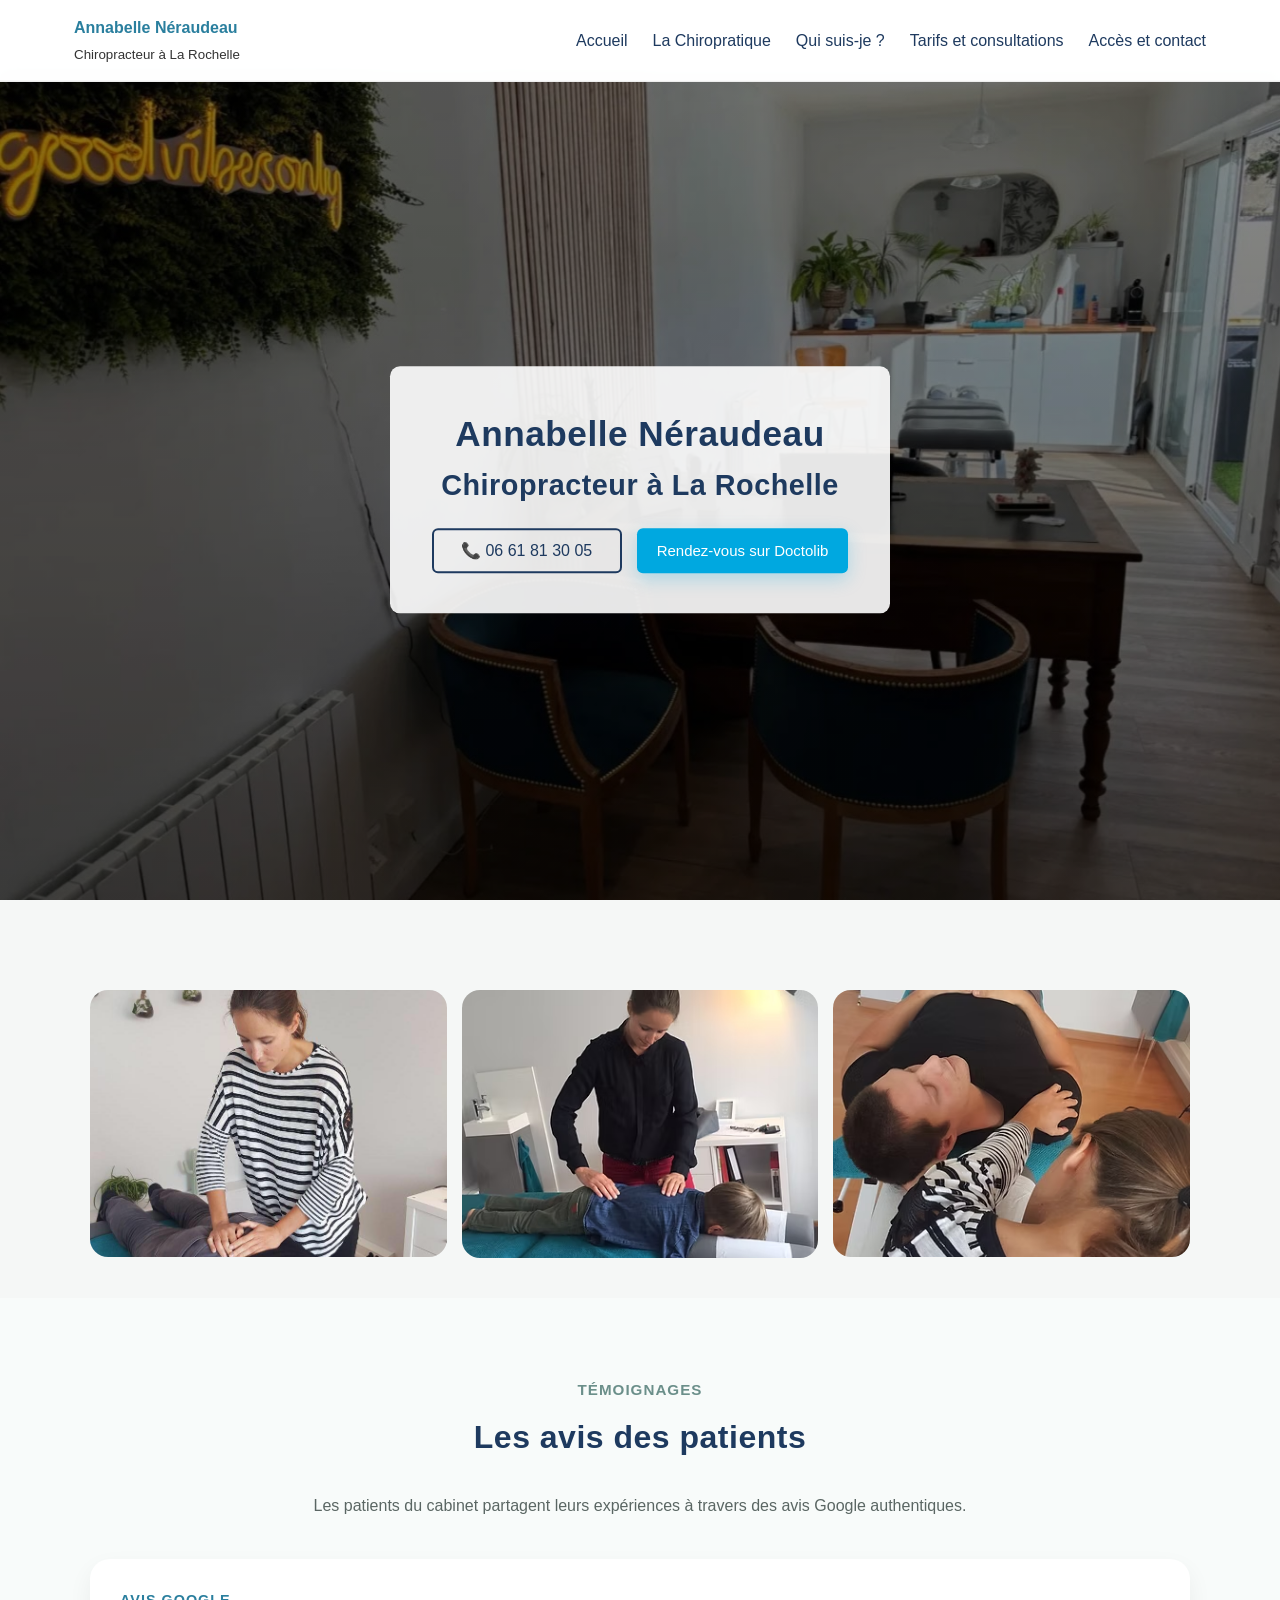
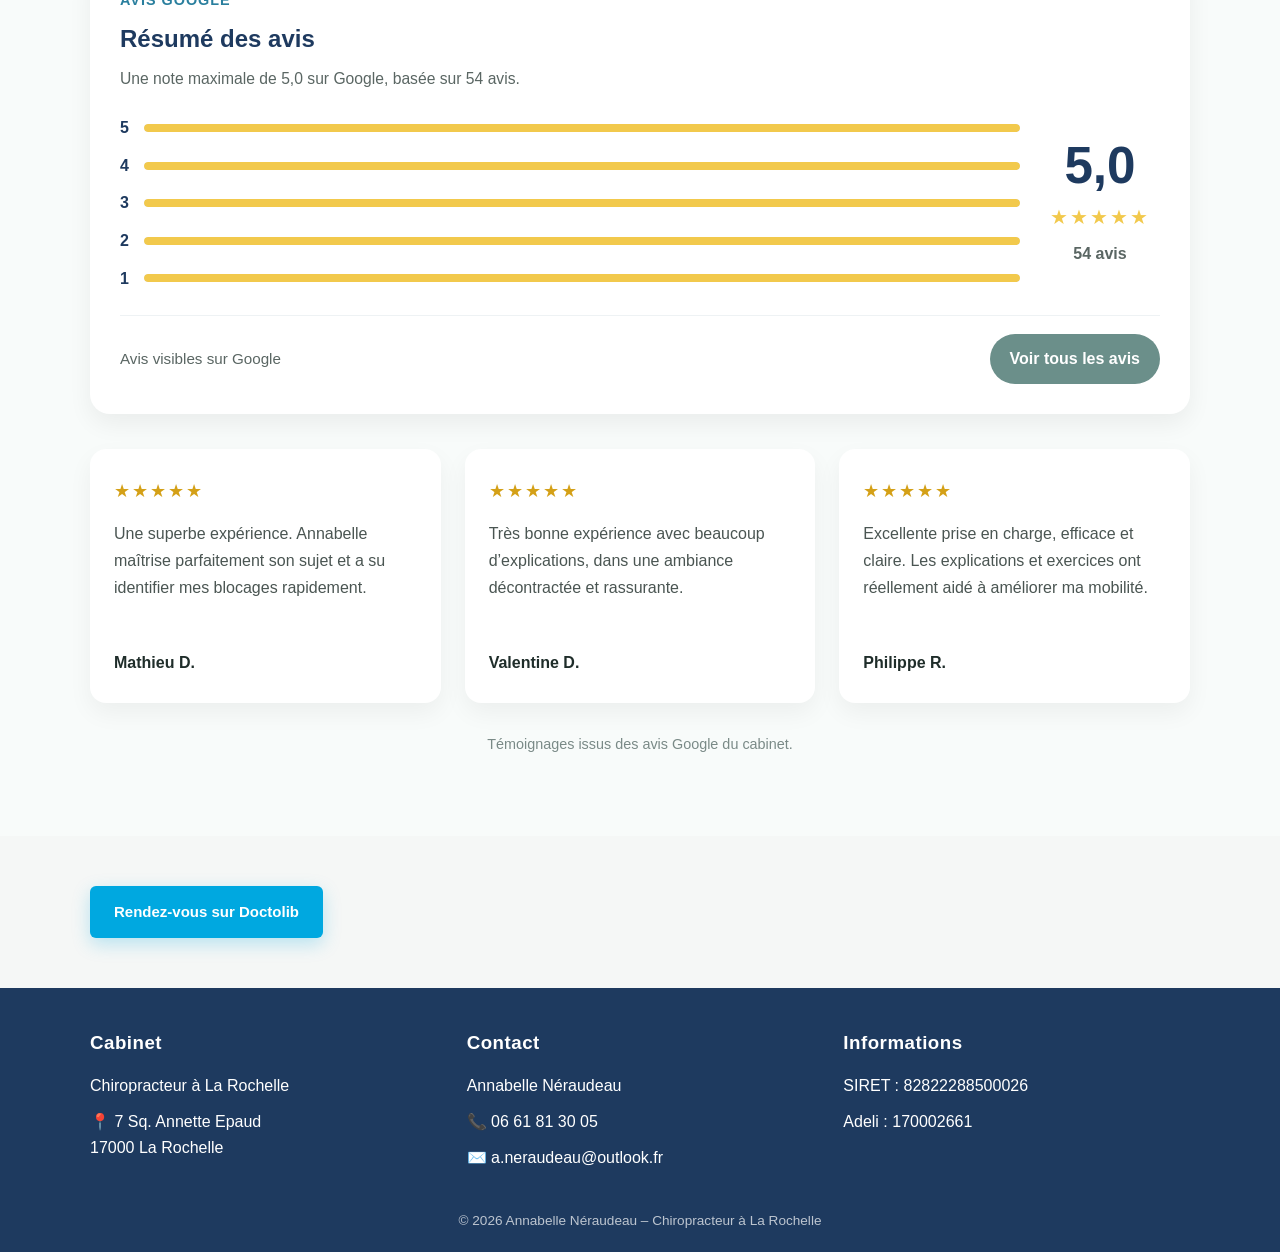
==== index.html @ ee4a9eeb "Add SVG assets and update layout (footer, styles, scripts)" ====
<!DOCTYPE html>
<html lang="fr">
<head>
  <!-- Encodage -->
  <meta charset="UTF-8">

  <!-- Responsive -->
  <meta name="viewport" content="width=device-width, initial-scale=1.0">

  <!-- Titre -->
  <title>Annabelle Néraudeau - Chiropracteur à La Rochelle</title>

  <!-- Description SEO -->
  <meta name="description"
    content="Cabinet de chiropraxie à La Rochelle. Annabelle Néraudeau vous accompagne pour soulager vos douleurs et améliorer votre bien-être.">

  <!-- Auteur -->
  <meta name="author" content="Annabelle Néraudeau">

  <!-- Favicon -->
  <link rel="icon" href="assets/images/favicon.ico" type="image/x-icon">

  <!-- =========================
       OPEN GRAPH (Facebook, Messenger, LinkedIn)
       ========================= -->
  <meta property="og:title" content="Annabelle Néraudeau - Chiropracteur à La Rochelle">
  <meta property="og:description" content="Cabinet de chiropraxie à La Rochelle. Prenez rendez-vous en ligne.">
  <meta property="og:image" content="https://will17lr.github.io/annabelle-site/assets/images/annabelle1.jpg">
  <meta property="og:url" content="https://will17lr.github.io/annabelle-site/">
  <meta property="og:type" content="website">

  <!-- =========================
       TWITTER (optionnel mais propre)
       ========================= -->
  <meta name="twitter:card" content="summary_large_image">
  <meta name="twitter:title" content="Annabelle Néraudeau - Chiropracteur à La Rochelle">
  <meta name="twitter:description" content="Cabinet de chiropraxie à La Rochelle. Prenez rendez-vous.">
  <meta name="twitter:image" content="https://will17lr.github.io/annabelle-site/assets/images/annabelle1.jpg">

  <!-- CSS -->
  <link rel="stylesheet" href="css/style.css">
</head>

<body>
  <!-- HEADER AVEC MENU DÉROULANT -->
  <div id="header"></div>

  <!-- HERO -->
  <section class="hero" id="accueil">
    <div class="hero-content">

      <h1 class="logo">Annabelle Néraudeau</h1>
      <h2>Chiropracteur à La Rochelle</h2>

      <div class="hero-actions">
        <a href="tel:+33661813005" class="phone">
          📞 06 61 81 30 05
        </a>

        <a href="https://www.doctolib.fr/chiropracteur/la-rochelle/annabelle-neraudeau" class="btn-doctolib btn-doctolib-hero"
          target="_blank" rel="noopener noreferrer">
          Rendez-vous sur Doctolib
        </a>
      </div>

    </div>
  </section>

  <!-- GALERIE -->
  <section class="gallery container">
    <div class="gallery-grid">
      <img src="assets/images/img1.jpg" alt="Cabinet chiropratique La Rochelle">
      <img src="assets/images/img2.jpg" alt="Salle de consultation">
      <img src="assets/images/img3.jpg" alt="Soins chiropratiques">
      <!-- <img src="assets/images/img4.jpg" alt="Accueil du cabinet"> -->
    </div>
  </section>

  <!-- SERVICES / TARIFS -->
  <!-- <section class="services container" id="services">
    <h2>Nos services</h2>

    <div class="services-grid">
      <div class="card">
        <h3>Douleurs lombaires</h3>
        <p>Soulagement naturel des douleurs du bas du dos.</p>
      </div>

      <div class="card">
        <h3>Posture</h3>
        <p>Correction et amélioration de votre posture.</p>
      </div>

      <div class="card">
        <h3>Stress</h3>
        <p>Relaxation et équilibre du système nerveux.</p>
      </div>
    </div>
  </section> -->

  <!-- PRÉSENTATION -->
  <!-- <section class="content container" id="presentation">
    <h2>Présentation</h2>
    <p>
      La chiropratique est une approche naturelle visant à soulager les douleurs
      et améliorer votre qualité de vie.
    </p>
  </section> -->

  <!-- POUR QUI -->
  <!-- <section class="content container" id="pour-qui">
    <h2>Pour qui ?</h2>
    <p>
      La chiropratique s’adresse aux nourrissons, enfants, adultes, sportifs,
      femmes enceintes et seniors.
    </p>
  </section> -->

  <!-- POUR QUOI -->
  <!-- <section class="content container" id="pour-quoi">
    <h2>Pour quoi ?</h2>
    <p>
      Douleurs dorsales, cervicales, migraines, troubles posturaux,
      stress et prévention.
    </p>
  </section> -->

<!-- TÉMOIGNAGES -->
<section class="testimonials">
  <div class="container">
    <p class="section-subtitle">Témoignages</p>
    <h2 class="section-title">Les avis des patients</h2>
    <p class="testimonials-intro">
      Les patients du cabinet partagent leurs expériences à travers des avis Google authentiques.
    </p>

    <div class="google-rating-box">
      <div class="google-rating-header">
        <p class="google-rating-kicker">Avis Google</p>
        <h3 class="google-rating-title">Résumé des avis</h3>
        <p class="google-rating-subtitle">
          Une note maximale de 5,0 sur Google, basée sur 54 avis.
        </p>
      </div>

      <div class="google-rating-content">
        <div class="google-rating-breakdown">
          <div class="rating-row">
            <span class="rating-label">5</span>
            <div class="rating-bar">
              <div class="rating-fill rating-fill-100"></div>
            </div>
          </div>

          <div class="rating-row">
            <span class="rating-label">4</span>
            <div class="rating-bar">
              <div class="rating-fill rating-fill-0"></div>
            </div>
          </div>

          <div class="rating-row">
            <span class="rating-label">3</span>
            <div class="rating-bar">
              <div class="rating-fill rating-fill-0"></div>
            </div>
          </div>

          <div class="rating-row">
            <span class="rating-label">2</span>
            <div class="rating-bar">
              <div class="rating-fill rating-fill-0"></div>
            </div>
          </div>

          <div class="rating-row">
            <span class="rating-label">1</span>
            <div class="rating-bar">
              <div class="rating-fill rating-fill-0"></div>
            </div>
          </div>
        </div>

        <div class="google-rating-score">
          <span class="google-score-value">5,0</span>
          <span class="google-score-stars">★★★★★</span>
          <span class="google-score-count">54 avis</span>
        </div>
      </div>

      <div class="google-rating-footer">
        <p class="google-rating-text">Avis visibles sur Google</p>
        <a href="https://www.google.com/search?q=Annabelle+N%C3%A9raudeau+chiropracteur+La+Rochelle" target="_blank"
          rel="noopener" class="btn-google-reviews">
          Voir tous les avis
        </a>
      </div>
    </div>

    <div class="testimonials-grid">
      <article class="testimonial-card">
        <div class="testimonial-stars">★★★★★</div>
        <p class="testimonial-text">
          Une superbe expérience. Annabelle maîtrise parfaitement son sujet et a su identifier mes blocages rapidement.
        </p>
        <h3 class="testimonial-name">Mathieu D.</h3>
      </article>

      <article class="testimonial-card">
        <div class="testimonial-stars">★★★★★</div>
        <p class="testimonial-text">
          Très bonne expérience avec beaucoup d’explications, dans une ambiance décontractée et rassurante.
        </p>
        <h3 class="testimonial-name">Valentine D.</h3>
      </article>

      <article class="testimonial-card">
        <div class="testimonial-stars">★★★★★</div>
        <p class="testimonial-text">
          Excellente prise en charge, efficace et claire. Les explications et exercices ont réellement aidé à améliorer
          ma mobilité.
        </p>
        <h3 class="testimonial-name">Philippe R.</h3>
      </article>
    </div>

    <p class="testimonials-note">
      Témoignages issus des avis Google du cabinet.
    </p>
  </div>
</section>

<!-- CTA -->
<section class="cta">
  <div class="container">

    <a href="https://www.doctolib.fr/chiropracteur/la-rochelle/annabelle-neraudeau/booking/patient-identity?source=profile"
      class="btn-doctolib" target="_blank" rel="noopener noreferrer">
      Rendez-vous sur Doctolib
    </a>
  </div>
</section>

  <!-- FOOTER -->
  <div id="footer"></div>

  <script src="js/loadComponents.js"></script>
  <script src="js/script.js"></script>
</body>
</html>
---- css/style.css ----
:root {
  --primary: #1e3a5f;
  --secondary: #2a7f9e;
  --accent: #f2c94c;

  --bg: #f5f7f6;
  --white: #ffffff;
  --text: #2c2c2c;

  --doctolib: #00a8e0;
  --doctolib-hover: #0094c7;
  --doctolib-shadow: rgba(0, 168, 224, 0.28);
}

/* ==========================================================================
   1. RESET & BASE
   ========================================================================== */
* {
  margin: 0;
  padding: 0;
  box-sizing: border-box;
}

body {
  background: var(--bg);
  margin: 0;
  padding-top: 110px;
  font-family: Arial, sans-serif;
  line-height: 1.6;
  color: #333;
  overflow-x: hidden;
}

/* ==========================================================================
   2. LAYOUT
   ========================================================================== */
.container {
  width: 90%;
  max-width: 1100px;
  margin: auto;
}

section {
  margin-bottom: 50px;
}

h2 {
  font-size: 1.8rem;
  margin-bottom: 20px;
  color: var(--primary);
  letter-spacing: 0.5px;
}

.card {
  background: #ffffff;
  padding: 20px;
  border-radius: 12px;
  text-align: center;

  box-shadow: 0 8px 20px rgba(0, 0, 0, 0.05);

  transition:
    transform 0.3s ease,
    box-shadow 0.3s ease;
}

/* Texte long */
p,
li {
  font-weight: 500;
  margin: 0;
}

.card:hover {
  transform: translateY(-5px);
}

/* ==========================================================================
   3. HEADER
   ========================================================================== */
.header {
  position: fixed;
  top: 0;
  width: 100%;
  backdrop-filter: blur(10px);
  background: rgba(255, 255, 255, 0.95);
  border-bottom: 1px solid #eee;
  z-index: 1000;
  overflow: visible;
}

.nav-container {
  display: flex;
  align-items: center;
  justify-content: space-between;
  padding: 15px 10px;
  max-width: 100%;
}

/* LOGO */
.logo span {
  font-weight: bold;
  color: var(--secondary);
}

/* NAV */
.nav {
  display: flex;
  align-items: center;
  gap: 25px;
  transition: all 0.3s ease;
}

.nav a {
  text-decoration: none;
  color: var(--primary);
  font-weight: 500;
  position: relative;
}

.nav a::after {
  content: "";
  position: absolute;
  width: 100%;
  height: 2px;
  background: var(--secondary);
  bottom: -5px;
  left: 0;
  transform: scaleX(0);
  transform-origin: center;
  transition: transform 0.3s ease;
}

.nav a:hover::after {
  transform: scaleX(1);
}

/* BURGER */
.menu-toggle {
  display: none;
  font-size: 1.8rem;
  cursor: pointer;
}

/* ==========================================================================
   4. HERO
   ========================================================================== */
.hero {
  position: relative;
  min-height: calc(100vh - 80px);
  background:
    linear-gradient(rgba(0, 0, 0, 0.2), rgba(0, 0, 0, 0.2)),
    url("../assets/images/hero-cabinet1.jpg") center/cover no-repeat;
  display: flex;
  align-items: center;
  justify-content: center;
  margin-top: -30px;
}

.hero::after {
  content: "";
  position: absolute;
  inset: 0;
  background: linear-gradient(
    to bottom,
    rgba(0, 0, 0, 0.3),
    rgba(0, 0, 0, 0.5)
  );
}

.hero-content {
  position: relative;
  z-index: 2;
  background: rgba(255, 255, 255, 0.9);
  padding: 40px;
  border-radius: 10px;
  text-align: center;
  max-width: 500px;
  width: 90%;
}

.hero-content h1 {
  letter-spacing: 0.5px;
  font-size: 2.2rem;
  color: var(--primary);
}

/* ACTIONS */
.hero-actions {
  display: flex;
  gap: 15px;
  margin-top: 20px;
  flex-wrap: wrap;
  justify-content: center;
}

.hero-actions a {
  display: flex;
  align-items: center;
  justify-content: center;
  height: 45px;
  padding: 0 20px;
  border-radius: 6px;
  font-weight: 500;
  text-decoration: none;
  transition: all 0.3s ease;
  min-width: 190px;
}

/* TELEPHONE */
.phone {
  background: transparent;
  color: var(--primary);
  border: 2px solid var(--primary);
}

.phone:hover {
  background: var(--primary);
  color: #fff;
  transform: translateY(-3px) scale(1.02);
  box-shadow: 0 10px 25px rgba(0, 0, 0, 0.25);
}

/* DOCTOLIB */
.btn {
  background: var(--doctolib);
  color: #000;
  border: none;
}

.btn:hover {
  background: var(--primary);
  color: #fff;
  transform: translateY(-3px) scale(1.02);
  box-shadow: 0 10px 25px rgba(0, 0, 0, 0.25);
}

/* ==========================================================================
   5. SERVICES / GALLERY / TESTIMONIALS
   ========================================================================== */

/* SERVICES */
.services {
  padding: 60px 0;
  text-align: center;
}

.services-grid {
  display: grid;
  grid-template-columns: repeat(3, 1fr);
  gap: 25px;
}

/* GALLERY */
.gallery {
  padding: 40px 0;
}

.gallery-grid {
  display: grid;
  grid-template-columns: repeat(3, 1fr);
  gap: 15px;
}

.gallery img {
  width: 100%;
  aspect-ratio: 4/3;
  object-fit: cover;
  border-radius: 18px;
  transition:
    transform 0.3s ease,
    box-shadow 0.3s ease;
}

.gallery img:hover {
  transform: scale(1.03);
  box-shadow: 0 10px 25px rgba(0, 0, 0, 0.15);
}

/* TESTIMONIALS */
.testimonials {
  padding: 80px 0;
  background: #f8fbfa;
  text-align: center;
}

.testimonials .container {
  text-align: center;
}

.section-subtitle {
  font-size: 0.95rem;
  font-weight: 600;
  color: #6b8f8a;
  margin-bottom: 10px;
  text-transform: uppercase;
  letter-spacing: 1px;
}

.section-title {
  font-size: 2rem;
  color: #1f2d2a;
  margin-bottom: 15px;
}

.testimonials-intro {
  max-width: 700px;
  margin: 0 auto 40px;
  color: #5a6663;
  font-size: 1rem;
  line-height: 1.6;
}

.google-rating-box {
  background: #ffffff;
  border-radius: 20px;
  padding: 30px;
  box-shadow: 0 10px 25px rgba(0, 0, 0, 0.06);
  margin-bottom: 35px;
  text-align: left;
}

.google-rating-header {
  margin-bottom: 24px;
}

.google-rating-kicker {
  font-size: 0.9rem;
  font-weight: 700;
  color: var(--secondary);
  text-transform: uppercase;
  letter-spacing: 1px;
  margin-bottom: 8px;
}

.google-rating-title {
  font-size: 1.5rem;
  color: var(--primary);
  margin-bottom: 8px;
}

.google-rating-subtitle {
  color: #5a6663;
  font-size: 0.98rem;
  line-height: 1.6;
}

/* IMPORTANT : le score reste toujours à droite */
.google-rating-content {
  display: grid;
  grid-template-columns: minmax(0, 1fr) 120px;
  gap: 20px;
  align-items: center;
  margin-bottom: 24px;
}

.google-rating-breakdown {
  display: flex;
  flex-direction: column;
  gap: 12px;
  min-width: 0;
}

.rating-row {
  display: flex;
  align-items: center;
  gap: 12px;
}

.rating-label {
  min-width: 12px;
  font-weight: 700;
  color: var(--primary);
}

.rating-bar {
  flex: 1;
  height: 8px;
  background: #e3e8ec;
  border-radius: 999px;
  overflow: hidden;
}

.rating-fill {
  height: 100%;
  background: var(--accent);
  border-radius: 999px;
}

.google-rating-score {
  width: 120px;
  min-width: 120px;
  flex-shrink: 0;
  display: flex;
  flex-direction: column;
  align-items: center;
  justify-content: center;
  text-align: center;
}

.google-score-value {
  font-size: 3.2rem;
  font-weight: 700;
  line-height: 1;
  color: var(--primary);
  margin-bottom: 10px;
}

.google-score-stars {
  font-size: 1.25rem;
  color: var(--accent);
  letter-spacing: 2px;
  margin-bottom: 8px;
}

.google-score-count {
  font-size: 1rem;
  color: #5a6663;
  font-weight: 600;
}

.google-rating-footer {
  display: flex;
  justify-content: space-between;
  align-items: center;
  gap: 20px;
  flex-wrap: wrap;
  padding-top: 18px;
  border-top: 1px solid #eef2f4;
}

.google-rating-text {
  margin: 0;
  color: #5a6663;
  font-size: 0.95rem;
}

.btn-google-reviews {
  display: inline-block;
  padding: 12px 20px;
  background: #6b8f8a;
  color: #ffffff;
  text-decoration: none;
  border-radius: 999px;
  font-weight: 600;
  transition:
    background 0.3s ease,
    transform 0.3s ease;
}

.btn-google-reviews:hover {
  background: #587773;
  transform: translateY(-2px);
}

.testimonials-grid {
  display: grid;
  grid-template-columns: repeat(3, 1fr);
  gap: 24px;
  text-align: left;
}

.testimonial-card {
  background: #ffffff;
  border-radius: 16px;
  padding: 28px 24px;
  box-shadow: 0 10px 24px rgba(0, 0, 0, 0.05);
  transition:
    transform 0.3s ease,
    box-shadow 0.3s ease;
}

.testimonial-card:hover {
  transform: translateY(-4px);
  box-shadow: 0 14px 28px rgba(0, 0, 0, 0.08);
}

.testimonial-stars {
  color: #d4a017;
  font-size: 1.1rem;
  margin-bottom: 15px;
  letter-spacing: 2px;
}

.testimonial-text {
  color: #4a5552;
  font-size: 1rem;
  line-height: 1.7;
  margin-bottom: 20px;
  min-height: 110px;
}

.testimonial-name {
  font-size: 1rem;
  color: #1f2d2a;
  margin: 0;
}

.testimonials-note {
  text-align: center;
  margin-top: 30px;
  font-size: 0.9rem;
  color: #7a8a87;
}

/* ==========================================================================
   6. FOOTER
   ========================================================================== */
.footer {
  background: var(--primary);
  color: #fff;
  padding: 40px 0 20px;
  margin-top: 50px;
}

.footer-grid {
  display: grid;
  grid-template-columns: repeat(3, 1fr);
  gap: 30px;
}

.footer-col h3 {
  letter-spacing: 0.5px;
  margin-bottom: 15px;
}

.footer-col p {
  margin-bottom: 10px;
}

.footer a {
  position: relative;
  color: #fff;
  text-decoration: none;
}

.footer a::after {
  content: "";
  position: absolute;
  left: 0;
  bottom: -3px;
  width: 0%;
  height: 2px;
  background: #fff;
  transition: width 0.3s ease;
}

.footer a:hover::after {
  width: 100%;
}

.footer-bottom {
  text-align: center;
  margin-top: 30px;
  font-size: 0.85rem;
  opacity: 0.7;
}

/* ==========================================================================
   7. CTA MOBILE – VERSION DYNAMIQUE
   ========================================================================== */

.cta-mobile {
  position: fixed;
  bottom: 15px;
  right: 15px;
  display: flex;
  flex-direction: column;
  align-items: flex-end;
  gap: 12px;
  z-index: 9999;
}

.cta-btn {
  display: flex;
  align-items: center;
  justify-content: flex-start;

  width: 56px;
  height: 56px;
  padding: 0 16px;

  border-radius: 999px;
  text-decoration: none;
  color: #fff;

  overflow: hidden;
  white-space: nowrap;

  box-shadow: 0 8px 20px rgba(0, 0, 0, 0.18);

  transition:
    width 0.35s ease,
    transform 0.25s ease,
    box-shadow 0.25s ease;
}

.cta-btn:hover {
  transform: translateY(-2px);
}

.cta-icon {
  font-size: 1.1rem;
  min-width: 20px;
  display: flex;
  align-items: center;
  justify-content: center;
  tranform: translateY(1px);
}

.cta-label {
  opacity: 0;
  max-width: 0;
  margin-left: 0;

  font-size: 0.85rem;
  font-weight: 600;
  letter-spacing: 0.3px;

  display: flex;
  align-items: center;
  justify-content: center;

  color: rgba(255, 255, 255, 0.95);

  transition:
    opacity 0.25s ease,
    max-width 0.35s ease,
    margin-left 0.25s ease;
}
.cta-btn.expanded {
  width: 170px;
  justify-content: center;
}

.cta-btn.expanded .cta-label {
  opacity: 1;
  max-width: 110px;
  margin-left: 10px;
}

.cta-phone {
  background: linear-gradient(135deg, var(--primary), #0d66aa);
  gap: 8px;
}

.cta-doctolib {
  background: linear-gradient(135deg, var(--doctolib), var(--doctolib-hover));
}

@media (max-width: 768px) {
  .cta-btn {
    width: 52px;
    height: 52px;
  }

  .cta-btn.expanded {
    width: 160px;
  }

  .cta-label {
    font-size: 0.78rem;
  }
}

@media (min-width: 931px) {
  .cta-mobile {
    display: none;
  }
}

/* ==========================
   CTA DOCTOLIB – LOGO D / WORDMARK
   ========================== */

.cta-doctolib {
  justify-content: center;
  position: relative;
}

/* état compact : on montre le D */
.cta-icon--compact {
  display: flex;
  align-items: center;
  justify-content: center;
}

/* état compact : le mot Doctolib est caché */
.cta-icon-wordmark {
  display: none;
  align-items: center;
  justify-content: center;
}

/* tailles des images */
.cta-icon-img--d {
  width: 18px;
  height: 18px;
  display: block;
}

.cta-icon-img--wordmark {
  height: 18px;
  width: auto;
  display: block;
}

/* état déplié */
.cta-doctolib.expanded {
  justify-content: center;
}

/* quand le bouton est ouvert :
   on cache le D
   on affiche Doctolib */
.cta-doctolib.expanded .cta-icon--compact {
  display: none;
}

.cta-doctolib.expanded .cta-icon-wordmark {
  display: flex;
}

/* on neutralise l'ancien label texte sur ce bouton */
.cta-doctolib .cta-label {
  display: none !important;
}

/* ==========================================================================
   8. BANNER DEV
   ========================================================================== */
.banner-dev {
  background: var(--accent);
  color: #000;
  text-align: center;
  padding: 6px;
  font-size: 0.9rem;
  position: fixed;
  top: 0;
  width: 100%;
  z-index: 2000;
}

/* ==========================================================================
   9. BOUTON DOCTOLIB PREMIUM
   ========================================================================== */
.btn-doctolib-premium {
  display: inline-flex;
  align-items: center;
  justify-content: space-between;
  gap: 14px;
  position: relative;
  min-width: 260px;
  max-width: 340px;
  width: 100%;
  padding: 14px 18px;
  border-radius: 14px;
  text-decoration: none;
  background: linear-gradient(135deg, var(--doctolib), var(--doctolib-hover));
  color: #fff;
  box-shadow: 0 10px 28px var(--doctolib-shadow);
  border: 1px solid rgba(255, 255, 255, 0.18);
  transition:
    transform 0.25s ease,
    box-shadow 0.25s ease,
    filter 0.25s ease;
}

.btn-doctolib-premium:hover {
  transform: translateY(-3px);
  box-shadow: 0 16px 34px rgba(0, 168, 224, 0.35);
  filter: saturate(1.05);
}

.btn-doctolib-premium:active {
  transform: translateY(-1px);
}

.btn-doctolib-premium:focus-visible {
  outline: 3px solid rgba(0, 168, 224, 0.25);
  outline-offset: 3px;
}

.doctolib-icon {
  flex-shrink: 0;
  width: 42px;
  height: 42px;
  border-radius: 50%;
  display: flex;
  align-items: center;
  justify-content: center;
  background: rgba(255, 255, 255, 0.18);
  backdrop-filter: blur(4px);
}

.doctolib-icon svg {
  width: 22px;
  height: 22px;
  color: #fff;
}

.doctolib-text {
  display: flex;
  flex-direction: column;
  align-items: flex-start;
  flex: 1;
  min-width: 0;
}

.doctolib-label {
  font-size: 1rem;
  font-weight: 700;
  line-height: 1.2;
  letter-spacing: 0.2px;
}

.doctolib-trust {
  margin-top: 2px;
  font-size: 0.76rem;
  font-weight: 500;
  color: rgba(255, 255, 255, 0.92);
  line-height: 1.2;
}

.doctolib-arrow {
  font-size: 1.25rem;
  font-weight: 700;
  line-height: 1;
  transition: transform 0.25s ease;
}

.btn-doctolib-premium:hover .doctolib-arrow {
  transform: translateX(3px);
}

.btn-doctolib-premium::before {
  content: "●";
  font-size: 0.55rem;
  color: #7cffb2;
  position: absolute;
  opacity: 0;
}

/* ==========================================================================
   10. RESPONSIVE
   ========================================================================== */

/* ===== NAV DESKTOP (> 931px) ===== */
@media (min-width: 931px) {
  .nav {
    display: flex;
  }

  .menu-toggle {
    display: none;
  }
}

/* ===== NAV MOBILE (<= 930px) ===== */
@media (max-width: 930px) {
  .menu-toggle {
    display: block;
    position: relative;
    z-index: 10002;
  }

  .nav {
    position: absolute;
    top: 100%;
    left: 10px;
    right: 10px;

    background: #fff;
    border-radius: 12px;
    overflow: hidden;

    display: flex;
    flex-direction: column;

    padding-bottom: 10px;

    opacity: 0;
    transform: translateY(-10px);
    pointer-events: none;

    transition: all 0.25s ease;
    box-shadow: 0 15px 30px rgba(0, 0, 0, 0.1);
  }

  .nav.active {
    opacity: 1;
    transform: translateY(0);
    pointer-events: auto;
  }

  .nav a {
    padding: 15px 20px;
    border-bottom: 1px solid #eee;
  }

  .nav a:last-child {
    border-bottom: none;
  }
}
@media (max-width: 930px) {
  .services-grid,
  .testimonials-grid,
  .footer-grid,
  .gallery-grid {
    grid-template-columns: 1fr;
    gap: 10px;
  }

  .gallery img {
    aspect-ratio: 4/3;
    height: auto;
  }

  .testimonial-text {
    min-height: auto;
  }

  .btn-doctolib-premium {
    min-width: 100%;
    padding: 13px 16px;
    border-radius: 12px;
  }

  .doctolib-label {
    font-size: 0.95rem;
  }

  .doctolib-trust {
    font-size: 0.72rem;
  }
}

@media (max-width: 768px) {
  body {
    padding-top: 95px;
  }

  .hero {
    min-height: auto;
    padding: 60px 0;
    margin-top: 0;
  }

  .hero-content {
    padding: 30px 20px;
  }

  .hero-content h1 {
    font-size: 1.8rem;
  }

  .hero-actions {
    flex-direction: column;
    align-items: stretch;
  }

  .hero-actions a {
    width: 100%;
    min-width: auto;
  }

  .testimonials {
    padding: 60px 0;
  }

  .section-title {
    font-size: 1.6rem;
  }

  .google-rating-box {
    padding: 22px 18px;
  }

  /* IMPORTANT : reste en 2 colonnes en mobile */
  .google-rating-content {
    grid-template-columns: minmax(0, 1fr) 100px;
    gap: 15px;
  }

  .google-rating-score {
    width: 100px;
    min-width: 100px;
  }

  .google-rating-title {
    font-size: 1.25rem;
  }

  .google-score-value {
    font-size: 2.2rem;
  }

  .google-score-stars {
    font-size: 1rem;
    letter-spacing: 1px;
  }

  .google-score-count {
    font-size: 0.85rem;
  }

  .google-rating-footer {
    flex-direction: column;
    align-items: stretch;
  }

  .btn-google-reviews {
    width: 100%;
    text-align: center;
  }
}

@media (max-width: 480px) {
  .google-rating-content {
    grid-template-columns: minmax(0, 1fr) 88px;
    gap: 12px;
  }

  .google-rating-score {
    width: 88px;
    min-width: 88px;
  }

  .google-score-value {
    font-size: 1.95rem;
  }

  .google-score-stars {
    font-size: 0.9rem;
  }

  .google-score-count {
    font-size: 0.78rem;
  }

  .rating-row {
    gap: 8px;
  }

  .rating-bar {
    height: 7px;
  }
}

@media (min-width: 931px) {
  .cta-mobile {
    display: none;
  }
}

/* animation menu */
@keyframes slideDown {
  from {
    opacity: 0;
    transform: translateY(-10px);
  }
  to {
    opacity: 1;
    transform: translateY(0);
  }
}

/* ========================================================================== 
   FIX GALERIE MOBILE UX
   ========================================================================== */
@media (max-width: 768px) {
  .gallery {
    padding: 20px 0;
  }

  .gallery img {
    aspect-ratio: 4/3;
    border-radius: 14px;
  }

  /* Indice visuel subtil */
  .gallery::after {
    content: "↓";
    display: block;
    text-align: center;
    font-size: 1.2rem;
    color: #aaa;
    margin-top: 10px;
  }
}

/* Mobile */
@media (max-width: 930px) {
  .container {
    width: 92%;
  }

  /* .card {
    padding: 20px;
  } */
}

/* Très petit écran */
@media (max-width: 480px) {
  .container {
    width: 94%;
  }

  /* .card {
    padding: 15px;
  } */
}

/* TEMPO : pour debug uniquement, à supprimer après */
/* * {
  outline: 1px solid red;
} */

img {
  max-width: 100%;
  height: auto;
  display: block;
}

.about-grid {
  display: grid;
  grid-template-columns: 1fr 1fr;
  gap: 30px;
  align-items: center;
}

@media (max-width: 768px) {
  .about-grid {
    grid-template-columns: 1fr;
  }
}

.about-img img {
  width: 100%;
  max-width: 100%;
  border-radius: 12px;
}

.map-container {
  width: 100%;
  max-width: 500px;

  border-radius: 12px;
  overflow: hidden; /* corrige le problème des bords */

  background: #fff;
  border: 1px solid rgba(0, 0, 0, 0.1); /* contour léger */
  box-shadow: 0 10px 25px rgba(0, 0, 0, 0.1);

  margin-top: 20px;
}

.map-container iframe {
  width: 100%;
  height: 300px;
  border: none;
  display: block; /* supprime les décalages invisibles */
}

.about-text {
  width: 100%;
}

.hero-about {
  position: relative;
  width: 100%;
  min-height: 300px;
  background: url("../assets/images/cabinet1.jpg") center/cover no-repeat;
  display: flex;
  align-items: center;
  justify-content: center;
  text-align: center;
}

.hero-about .overlay {
  background: rgba(255, 255, 255, 0.9);
  padding: 30px 20px;
  width: 90%;
  max-width: 600px;
  border-radius: 10px;
}

.hero-about,
.overlay {
  max-width: 100%;
  overflow: hidden;
}

html,
body {
  overflow-x: hidden;
  width: 100%;
}

/* =========================
   ACCÈS
========================= */

.section-title {
  text-align: center;
  margin-bottom: 30px;
  color: var(--primary);
}

.acces {
  padding: 60px 0;
}

.acces-hero img {
  width: 100%;
  height: 350px;
  object-fit: cover;
  border-radius: 12px;
  margin-bottom: 20px;
}

.acces-text {
  text-align: center;
  max-width: 700px;
  margin: 0 auto 30px;
}

/* Le conteneur qui force l'alignement côte à côte */
.acces-container {
  display: flex;
  gap: 20px; /* Espace entre les deux blocs */
  justify-content: center; /* Centre les images horizontalement */
  flex-wrap: wrap; /* Permet de revenir à la ligne sur petit écran (mobile) */
}

.acces-entry {
  text-align: center;
}

.acces-entry img {
  width: 100%;
  max-width: 400px;
  border-radius: 12px;
}

.acces-entry .caption {
  margin-top: 10px;
  font-size: 14px;
  color: #666;
}

@media (max-width: 930px) {
  .menu-toggle {
    display: flex;
    width: 36px;
    height: 26px;
    padding: 4px;
    flex-direction: column;
    justify-content: space-between;
    align-items: center;
    cursor: pointer;
    position: relative;
    z-index: 10002;
    flex-shrink: 0;
    overflow: visible;
  }

  .menu-toggle span {
    display: block;
    width: 100%;
    height: 3px;
    background: var(--primary);
    border-radius: 2px;
    transition: 0.3s ease;
  }
}

/* transformation en croix */
.menu-toggle.active span:nth-child(1) {
  transform: translateY(9px) rotate(45deg);
}

.menu-toggle.active span:nth-child(2) {
  opacity: 0;
}

.menu-toggle.active span:nth-child(3) {
  transform: translateY(-9px) rotate(-45deg);
}

@media (max-width: 930px) {
  .btn-doctolib {
    display: none !important;
  }

  .hero .btn-doctolib-hero {
    display: inline-flex !important;
  }
}

.btn-doctolib {
  display: inline-flex;
  align-items: center;
  justify-content: center;

  background: #00a8e0;
  color: #fff;
  text-decoration: none;

  padding: 14px 24px;
  border-radius: 6px;

  font-weight: 600;
  font-size: 15px;

  cursor: pointer;

  box-shadow: 0 6px 18px rgba(0, 168, 224, 0.25);

  transition: all 0.25s ease;
}

/* effet bouton */
.btn-doctolib:hover {
  background: #0094c7;
  transform: translateY(-2px);
  box-shadow: 0 10px 22px rgba(0, 168, 224, 0.35);
}

.btn-doctolib:active {
  transform: scale(0.98);
}

/* HERO CONSULTATION */
.hero-consultation {
  position: relative;
  height: 60vh;
}

.hero-consultation img {
  width: 100%;
  height: 100%;
  object-fit: cover;
}

.hero-content {
  position: absolute;
  top: 50%;
  left: 50%;
  transform: translate(-50%, -50%);
  color: white;
  text-align: center;
}

/* FLEX */
.section-flex {
  display: flex;
  align-items: center;
  gap: 40px;
}

.section-flex img {
  max-width: 450px;
  border-radius: 12px;
}

.section-flex.reverse {
  flex-direction: row-reverse;
}

/* CARD */
.section-card {
  text-align: center;
  background: white;
  padding: 30px;
  border-radius: 12px;
  box-shadow: 0 10px 25px rgba(0, 0, 0, 0.05);
}

.section-card p {
  margin-bottom: 10px;
  font-size: 1.1rem;
  color: var(--primary);
}

/* GRID */
.section-grid {
  display: grid;
  grid-template-columns: repeat(2, 1fr);
  gap: 30px;

  max-width: 600px;
  margin: auto;
}

/* .card {
  text-align: center;
} */

.card img {
  width: 100%;
  max-width: 180px;
  display: block;
  margin: 0 auto 15px;
  border-radius: 10px;
  margin-bottom: 15px;
}

/* RESPONSIVE */
@media (max-width: 768px) {
  .section-flex {
    flex-direction: column;
  }

  .section-flex.reverse {
    flex-direction: column;
  }

  .section-grid {
    grid-template-columns: 1fr;
  }
}

/* HORAIRES */
.horaires-section {
  margin: 60px 0;
}

.horaires-card {
  max-width: 400px;
  margin: auto;
  background: white;
  padding: 30px;
  border-radius: 12px;
  border: 2px solid #eee;
  box-shadow: 0 10px 25px rgba(0, 0, 0, 0.05);
}

.horaires-card h2 {
  text-align: center;
  margin-bottom: 20px;
}

.horaires-list {
  list-style: none;
  padding: 0;
}

.horaires-list li {
  display: flex;
  justify-content: space-between;
  padding: 8px 0;
  border-bottom: 1px dotted #ccc;
}

.horaires-list li span:first-child {
  font-weight: 600;
}
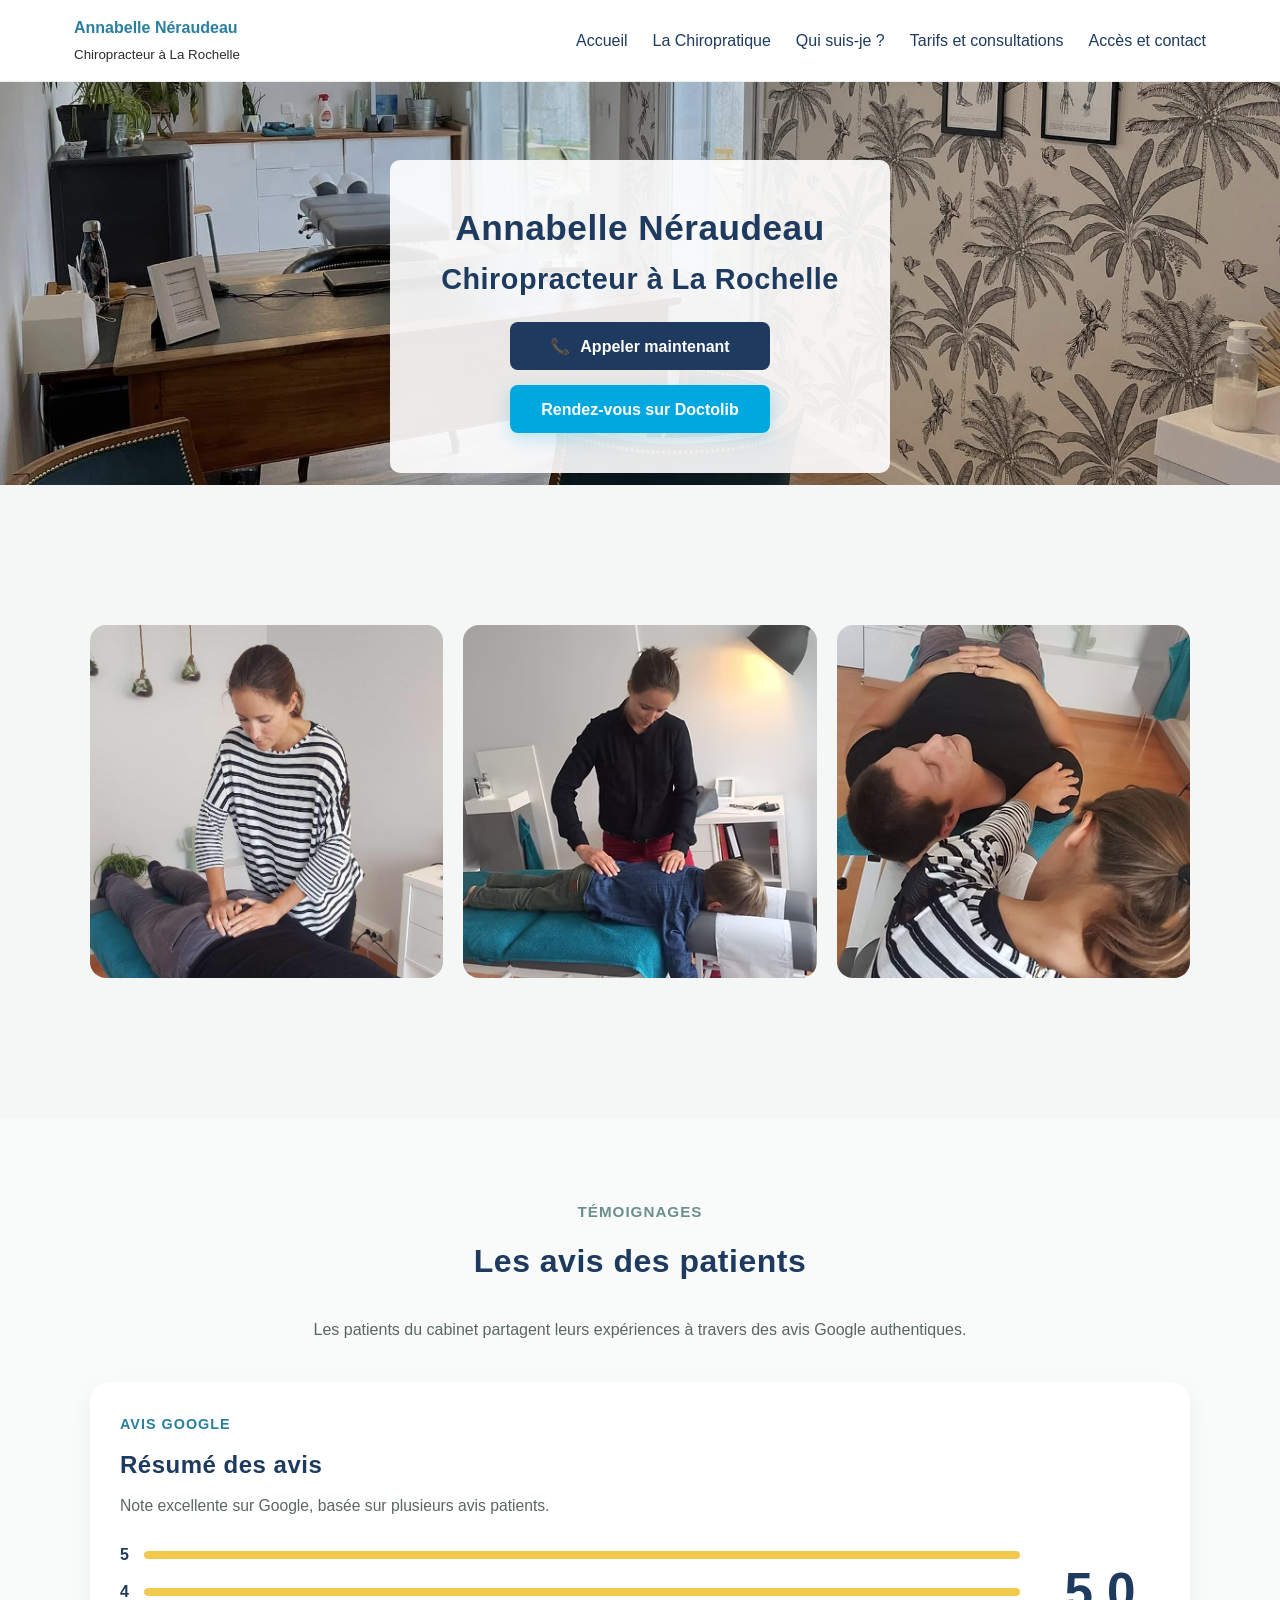
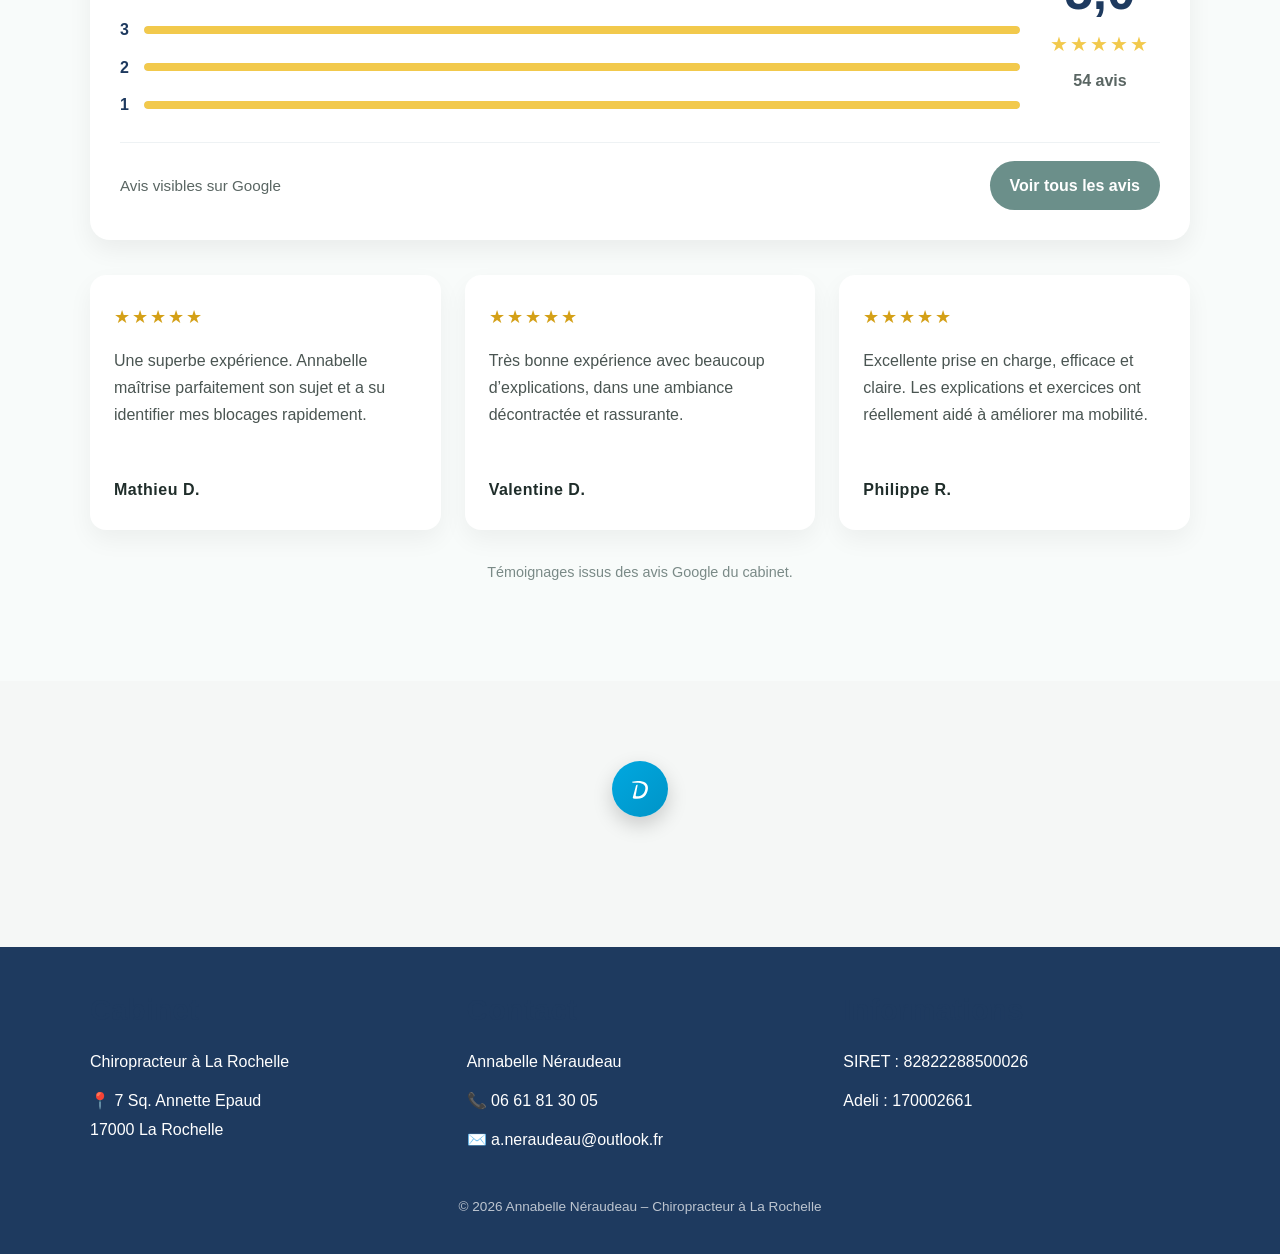
==== commit 7a78a706: "Final version layout + images + menu fix" ====
--- a/index.html
+++ b/index.html
@@ -9,6 +9,9 @@
 
   <!-- Titre -->
   <title>Annabelle Néraudeau - Chiropracteur à La Rochelle</title>
+  
+  <!-- Config SEO -->
+  <meta name="robots" content="index, follow">
 
   <!-- Description SEO -->
   <meta name="description"
@@ -46,19 +49,22 @@
   <div id="header"></div>
 
   <!-- HERO -->
-  <section class="hero" id="accueil">
-    <div class="hero-content">
+  <section class="hero">
+    <div class="container hero-content">
 
       <h1 class="logo">Annabelle Néraudeau</h1>
       <h2>Chiropracteur à La Rochelle</h2>
 
       <div class="hero-actions">
-        <a href="tel:+33661813005" class="phone">
-          📞 06 61 81 30 05
+        <a href="tel:+33661813005" class="btn-phone">
+          <span class="icon">📞</span>
+          Appeler maintenant
         </a>
 
-        <a href="https://www.doctolib.fr/chiropracteur/la-rochelle/annabelle-neraudeau" class="btn-doctolib btn-doctolib-hero"
-          target="_blank" rel="noopener noreferrer">
+        <a href="https://www.doctolib.fr/chiropracteur/la-rochelle/annabelle-neraudeau" 
+          class="btn-doctolib btn-doctolib-hero"
+          target="_blank" 
+          rel="noopener noreferrer">
           Rendez-vous sur Doctolib
         </a>
       </div>
@@ -75,55 +81,6 @@
       <!-- <img src="assets/images/img4.jpg" alt="Accueil du cabinet"> -->
     </div>
   </section>
-
-  <!-- SERVICES / TARIFS -->
-  <!-- <section class="services container" id="services">
-    <h2>Nos services</h2>
-
-    <div class="services-grid">
-      <div class="card">
-        <h3>Douleurs lombaires</h3>
-        <p>Soulagement naturel des douleurs du bas du dos.</p>
-      </div>
-
-      <div class="card">
-        <h3>Posture</h3>
-        <p>Correction et amélioration de votre posture.</p>
-      </div>
-
-      <div class="card">
-        <h3>Stress</h3>
-        <p>Relaxation et équilibre du système nerveux.</p>
-      </div>
-    </div>
-  </section> -->
-
-  <!-- PRÉSENTATION -->
-  <!-- <section class="content container" id="presentation">
-    <h2>Présentation</h2>
-    <p>
-      La chiropratique est une approche naturelle visant à soulager les douleurs
-      et améliorer votre qualité de vie.
-    </p>
-  </section> -->
-
-  <!-- POUR QUI -->
-  <!-- <section class="content container" id="pour-qui">
-    <h2>Pour qui ?</h2>
-    <p>
-      La chiropratique s’adresse aux nourrissons, enfants, adultes, sportifs,
-      femmes enceintes et seniors.
-    </p>
-  </section> -->
-
-  <!-- POUR QUOI -->
-  <!-- <section class="content container" id="pour-quoi">
-    <h2>Pour quoi ?</h2>
-    <p>
-      Douleurs dorsales, cervicales, migraines, troubles posturaux,
-      stress et prévention.
-    </p>
-  </section> -->
 
 <!-- TÉMOIGNAGES -->
 <section class="testimonials">
@@ -139,7 +96,7 @@
         <p class="google-rating-kicker">Avis Google</p>
         <h3 class="google-rating-title">Résumé des avis</h3>
         <p class="google-rating-subtitle">
-          Une note maximale de 5,0 sur Google, basée sur 54 avis.
+          Note excellente sur Google, basée sur plusieurs avis patients.
         </p>
       </div>
 
@@ -234,10 +191,19 @@
 <section class="cta">
   <div class="container">
 
-    <a href="https://www.doctolib.fr/chiropracteur/la-rochelle/annabelle-neraudeau/booking/patient-identity?source=profile"
-      class="btn-doctolib" target="_blank" rel="noopener noreferrer">
-      Rendez-vous sur Doctolib
+    <a href="https://www.doctolib.fr/chiropracteur/la-rochelle/annabelle-neraudeau/booking?source=profile" target="_blank"
+      rel="noopener noreferrer" class="cta-btn cta-doctolib" aria-label="Prendre rendez-vous">
+    
+      <span class="cta-icon cta-icon--compact">
+        <img src="assets/images/D_White.svg" alt="" class="cta-icon-img cta-icon-img--d">
+      </span>
+    
+      <span class="cta-icon-wordmark">
+        <img src="assets/images/Doctolib_White.svg" alt="Doctolib" class="cta-icon-img cta-icon-img--wordmark">
+      </span>
+    
     </a>
+
   </div>
 </section>
 
--- a/css/style.css
+++ b/css/style.css
@@ -21,18 +21,52 @@
   box-sizing: border-box;
 }
 
+html,
+body {
+  width: 100%;
+  overflow-x: hidden;
+}
+
+html {
+  scroll-behavior: smooth;
+}
+
 body {
   background: var(--bg);
-  margin: 0;
   padding-top: 110px;
   font-family: Arial, sans-serif;
   line-height: 1.6;
-  color: #333;
-  overflow-x: hidden;
-}
-
-/* ==========================================================================
-   2. LAYOUT
+  color: var(--text);
+}
+
+img {
+  max-width: 100%;
+  height: auto;
+  display: block;
+}
+
+p,
+li {
+  font-weight: 400;
+  margin-bottom: 15px;
+  line-height: 1.8;
+}
+
+h1 {
+  letter-spacing: 2px;
+}
+
+h2,
+h3 {
+  font-size: 1.8rem;
+  margin-bottom: 15px;
+  font-weight: 600;
+  color: var(--primary);
+  letter-spacing: 0.5px;
+}
+
+/* ==========================================================================
+   2. LAYOUT GLOBAL
    ========================================================================== */
 .container {
   width: 90%;
@@ -41,52 +75,43 @@
 }
 
 section {
-  margin-bottom: 50px;
-}
-
-h2 {
-  font-size: 1.8rem;
-  margin-bottom: 20px;
-  color: var(--primary);
-  letter-spacing: 0.5px;
+  padding: 80px 0;
 }
 
 .card {
-  background: #ffffff;
-  padding: 20px;
-  border-radius: 12px;
+  background: var(--white);
+  padding: 25px;
+  border-radius: 14px;
   text-align: center;
-
-  box-shadow: 0 8px 20px rgba(0, 0, 0, 0.05);
-
-  transition:
-    transform 0.3s ease,
-    box-shadow 0.3s ease;
-}
-
-/* Texte long */
-p,
-li {
-  font-weight: 500;
-  margin: 0;
+  border: 1px solid rgba(0, 0, 0, 0.05);
+  box-shadow: 0 8px 20px rgba(0, 0, 0, 0.04);
+  transition: all 0.3s ease;
 }
 
 .card:hover {
-  transform: translateY(-5px);
-}
-
-/* ==========================================================================
-   3. HEADER
+  transform: translateY(-4px);
+  box-shadow: 0 12px 25px rgba(0, 0, 0, 0.08);
+}
+
+.card img {
+  width: 100%;
+  max-width: 180px;
+  margin: 0 auto 15px;
+  border-radius: 10px;
+}
+
+/* ==========================================================================
+   3. HEADER / NAVIGATION
    ========================================================================== */
 .header {
   position: fixed;
   top: 0;
   width: 100%;
+  z-index: 1000;
+  overflow: visible;
   backdrop-filter: blur(10px);
   background: rgba(255, 255, 255, 0.95);
   border-bottom: 1px solid #eee;
-  z-index: 1000;
-  overflow: visible;
 }
 
 .nav-container {
@@ -97,13 +122,11 @@
   max-width: 100%;
 }
 
-/* LOGO */
 .logo span {
   font-weight: bold;
   color: var(--secondary);
 }
 
-/* NAV */
 .nav {
   display: flex;
   align-items: center;
@@ -112,20 +135,20 @@
 }
 
 .nav a {
+  position: relative;
   text-decoration: none;
   color: var(--primary);
   font-weight: 500;
-  position: relative;
 }
 
 .nav a::after {
   content: "";
   position: absolute;
+  left: 0;
+  bottom: -5px;
   width: 100%;
   height: 2px;
   background: var(--secondary);
-  bottom: -5px;
-  left: 0;
   transform: scaleX(0);
   transform-origin: center;
   transition: transform 0.3s ease;
@@ -135,83 +158,101 @@
   transform: scaleX(1);
 }
 
-/* BURGER */
 .menu-toggle {
   display: none;
   font-size: 1.8rem;
   cursor: pointer;
 }
 
+.menu-toggle.active span:nth-child(1) {
+  transform: translateY(9px) rotate(45deg);
+}
+
+.menu-toggle.active span:nth-child(2) {
+  opacity: 0;
+}
+
+.menu-toggle.active span:nth-child(3) {
+  transform: translateY(-9px) rotate(-45deg);
+}
+
 /* ==========================================================================
    4. HERO
    ========================================================================== */
 .hero {
   position: relative;
-  min-height: calc(100vh - 80px);
+  height: 45vh;
+  min-height: 320px;
+
+  display: flex;
+  align-items: center;
+
+  margin-top: -30px;
   background:
-    linear-gradient(rgba(0, 0, 0, 0.2), rgba(0, 0, 0, 0.2)),
-    url("../assets/images/hero-cabinet1.jpg") center/cover no-repeat;
-  display: flex;
-  align-items: center;
-  justify-content: center;
-  margin-top: -30px;
+    linear-gradient(rgba(0, 0, 0, 0.15), rgba(0, 0, 0, 0.15)),
+    /*page index.html */
+    /* url("../assets/images/hero-cabinet1.jpg") center/cover no-repeat; */
+    /*page index.html */
+    url("../assets/images/hero-cabinet12.jpg") center/cover no-repeat;
+    /*page index.html */
+    /* url("../assets/images/consultation-chiropracteur.jpg") center/cover no-repeat; */
 }
 
 .hero::after {
-  content: "";
+  display: none;
+  /* content: "";
   position: absolute;
   inset: 0;
   background: linear-gradient(
     to bottom,
     rgba(0, 0, 0, 0.3),
-    rgba(0, 0, 0, 0.5)
+    rgba(0, 0, 0, 0.5) */
   );
 }
 
 .hero-content {
   position: relative;
   z-index: 2;
+  width: 90%;
+  max-width: 500px;
+  text-align: center;
   background: rgba(255, 255, 255, 0.9);
   padding: 40px;
   border-radius: 10px;
-  text-align: center;
-  max-width: 500px;
-  width: 90%;
 }
 
 .hero-content h1 {
+  font-size: 2.2rem;
   letter-spacing: 0.5px;
-  font-size: 2.2rem;
   color: var(--primary);
 }
 
-/* ACTIONS */
 .hero-actions {
   display: flex;
+  flex-direction: column;
+  align-items: center;
   gap: 15px;
-  margin-top: 20px;
-  flex-wrap: wrap;
+  width: 260px;
+  margin: 20px auto 0;
+}
+
+.hero-actions a {
+  display: flex;
+  align-items: center;
   justify-content: center;
-}
-
-.hero-actions a {
-  display: flex;
-  align-items: center;
-  justify-content: center;
-  height: 45px;
+  width: 100%;
+  height: 48px;
   padding: 0 20px;
-  border-radius: 6px;
-  font-weight: 500;
+  border-radius: 8px;
+  font-weight: 600;
   text-decoration: none;
-  transition: all 0.3s ease;
-  min-width: 190px;
-}
-
-/* TELEPHONE */
+  transition: all 0.25s ease;
+}
+
 .phone {
-  background: transparent;
+  font-size: 18px;
   color: var(--primary);
-  border: 2px solid var(--primary);
+  font-weight: 600;
 }
 
 .phone:hover {
@@ -221,27 +262,58 @@
   box-shadow: 0 10px 25px rgba(0, 0, 0, 0.25);
 }
 
-/* DOCTOLIB */
-.btn {
+.btn-phone {
+  display: inline-flex;
+  align-items: center;
+  justify-content: center;
+  gap: 10px;
+
+  background: var(--primary);
+  color: white;
+  font-weight: 600;
+
+  padding: 12px 20px;
+  border-radius: 10px;
+
+  text-decoration: none;
+  cursor: pointer;
+
+  transition: all 0.25s ease;
+}
+
+.btn-phone:hover {
+  background: #16304d;
+  transform: translateY(-2px);
+  box-shadow: 0 6px 20px rgba(0, 0, 0, 0.15);
+}
+
+.btn-doctolib {
+  display: inline-flex;
+  align-items: center;
+  justify-content: center;
+  gap: 10px;
   background: var(--doctolib);
-  color: #000;
-  border: none;
-}
-
-.btn:hover {
-  background: var(--primary);
-  color: #fff;
-  transform: translateY(-3px) scale(1.02);
-  box-shadow: 0 10px 25px rgba(0, 0, 0, 0.25);
-}
-
-/* ==========================================================================
-   5. SERVICES / GALLERY / TESTIMONIALS
-   ========================================================================== */
-
-/* SERVICES */
+  color: var(--white);
+  border-radius: 8px;
+  text-decoration: none;
+  font-weight: 600;
+  box-shadow: 0 6px 18px rgba(0, 168, 224, 0.25);
+  transition: all 0.25s ease;
+}
+
+.btn-doctolib:hover {
+  background: var(--doctolib-hover);
+  transform: translateY(-2px);
+}
+
+.btn-doctolib:active {
+  transform: scale(0.98);
+}
+
+/* ==========================================================================
+   5. SERVICES
+   ========================================================================== */
 .services {
-  padding: 60px 0;
   text-align: center;
 }
 
@@ -251,33 +323,37 @@
   gap: 25px;
 }
 
-/* GALLERY */
+/* ==========================================================================
+   6. GALLERY
+   ========================================================================== */
 .gallery {
-  padding: 40px 0;
+  margin: 60px auto;
 }
 
 .gallery-grid {
   display: grid;
-  grid-template-columns: repeat(3, 1fr);
-  gap: 15px;
-}
-
-.gallery img {
-  width: 100%;
-  aspect-ratio: 4/3;
+  grid-template-columns: repeat(3, minmax(0, 1fr));
+  gap: 20px;
+  justify-items: center;
+}
+
+.gallery-grid img {
+  width: 100%;
+  height: 100%;
+  aspect-ratio: 1 / 1; /* carré parfait */
   object-fit: cover;
-  border-radius: 18px;
-  transition:
-    transform 0.3s ease,
-    box-shadow 0.3s ease;
-}
-
-.gallery img:hover {
+  border-radius: 16px;
+  display: block;
+}
+
+.gallery-grid img:hover {
   transform: scale(1.03);
   box-shadow: 0 10px 25px rgba(0, 0, 0, 0.15);
 }
 
-/* TESTIMONIALS */
+/* ==========================================================================
+   7. TESTIMONIALS
+   ========================================================================== */
 .testimonials {
   padding: 80px 0;
   background: #f8fbfa;
@@ -298,9 +374,10 @@
 }
 
 .section-title {
+  text-align: center;
+  margin-bottom: 30px;
+  color: var(--primary);
   font-size: 2rem;
-  color: #1f2d2a;
-  margin-bottom: 15px;
 }
 
 .testimonials-intro {
@@ -312,7 +389,7 @@
 }
 
 .google-rating-box {
-  background: #ffffff;
+  background: var(--white);
   border-radius: 20px;
   padding: 30px;
   box-shadow: 0 10px 25px rgba(0, 0, 0, 0.06);
@@ -345,7 +422,6 @@
   line-height: 1.6;
 }
 
-/* IMPORTANT : le score reste toujours à droite */
 .google-rating-content {
   display: grid;
   grid-template-columns: minmax(0, 1fr) 120px;
@@ -395,7 +471,6 @@
   flex-direction: column;
   align-items: center;
   justify-content: center;
-  text-align: center;
 }
 
 .google-score-value {
@@ -439,7 +514,7 @@
   display: inline-block;
   padding: 12px 20px;
   background: #6b8f8a;
-  color: #ffffff;
+  color: var(--white);
   text-decoration: none;
   border-radius: 999px;
   font-weight: 600;
@@ -461,7 +536,7 @@
 }
 
 .testimonial-card {
-  background: #ffffff;
+  background: var(--white);
   border-radius: 16px;
   padding: 28px 24px;
   box-shadow: 0 10px 24px rgba(0, 0, 0, 0.05);
@@ -504,7 +579,15 @@
 }
 
 /* ==========================================================================
-   6. FOOTER
+   8. CTA SECTION
+   ========================================================================== */
+.cta .container {
+  display: flex;
+  justify-content: center;
+}
+
+/* ==========================================================================
+   9. FOOTER
    ========================================================================== */
 .footer {
   background: var(--primary);
@@ -557,38 +640,32 @@
 }
 
 /* ==========================================================================
-   7. CTA MOBILE – VERSION DYNAMIQUE
-   ========================================================================== */
-
+   10. CTA MOBILE
+   ========================================================================== */
 .cta-mobile {
   position: fixed;
+  right: 15px;
   bottom: 15px;
-  right: 15px;
+  z-index: 9999;
   display: flex;
   flex-direction: column;
   align-items: flex-end;
   gap: 12px;
-  z-index: 9999;
 }
 
 .cta-btn {
   display: flex;
   align-items: center;
   justify-content: flex-start;
-
   width: 56px;
   height: 56px;
   padding: 0 16px;
-
   border-radius: 999px;
   text-decoration: none;
   color: #fff;
-
   overflow: hidden;
   white-space: nowrap;
-
   box-shadow: 0 8px 20px rgba(0, 0, 0, 0.18);
-
   transition:
     width 0.35s ease,
     transform 0.25s ease,
@@ -605,29 +682,26 @@
   display: flex;
   align-items: center;
   justify-content: center;
-  tranform: translateY(1px);
+  transform: translateY(1px);
 }
 
 .cta-label {
   opacity: 0;
   max-width: 0;
   margin-left: 0;
-
   font-size: 0.85rem;
   font-weight: 600;
   letter-spacing: 0.3px;
-
   display: flex;
   align-items: center;
   justify-content: center;
-
   color: rgba(255, 255, 255, 0.95);
-
   transition:
     opacity 0.25s ease,
     max-width 0.35s ease,
     margin-left 0.25s ease;
 }
+
 .cta-btn.expanded {
   width: 170px;
   justify-content: center;
@@ -646,53 +720,22 @@
 
 .cta-doctolib {
   background: linear-gradient(135deg, var(--doctolib), var(--doctolib-hover));
-}
-
-@media (max-width: 768px) {
-  .cta-btn {
-    width: 52px;
-    height: 52px;
-  }
-
-  .cta-btn.expanded {
-    width: 160px;
-  }
-
-  .cta-label {
-    font-size: 0.78rem;
-  }
-}
-
-@media (min-width: 931px) {
-  .cta-mobile {
-    display: none;
-  }
-}
-
-/* ==========================
-   CTA DOCTOLIB – LOGO D / WORDMARK
-   ========================== */
-
-.cta-doctolib {
   justify-content: center;
   position: relative;
 }
 
-/* état compact : on montre le D */
 .cta-icon--compact {
   display: flex;
   align-items: center;
   justify-content: center;
 }
 
-/* état compact : le mot Doctolib est caché */
 .cta-icon-wordmark {
   display: none;
   align-items: center;
   justify-content: center;
 }
 
-/* tailles des images */
 .cta-icon-img--d {
   width: 18px;
   height: 18px;
@@ -705,14 +748,6 @@
   display: block;
 }
 
-/* état déplié */
-.cta-doctolib.expanded {
-  justify-content: center;
-}
-
-/* quand le bouton est ouvert :
-   on cache le D
-   on affiche Doctolib */
 .cta-doctolib.expanded .cta-icon--compact {
   display: none;
 }
@@ -721,28 +756,27 @@
   display: flex;
 }
 
-/* on neutralise l'ancien label texte sur ce bouton */
 .cta-doctolib .cta-label {
   display: none !important;
 }
 
 /* ==========================================================================
-   8. BANNER DEV
+   11. BANNER DEV
    ========================================================================== */
 .banner-dev {
+  position: fixed;
+  top: 0;
+  width: 100%;
+  z-index: 2000;
   background: var(--accent);
   color: #000;
   text-align: center;
   padding: 6px;
   font-size: 0.9rem;
-  position: fixed;
-  top: 0;
-  width: 100%;
-  z-index: 2000;
-}
-
-/* ==========================================================================
-   9. BOUTON DOCTOLIB PREMIUM
+}
+
+/* ==========================================================================
+   12. DOCTOLIB PREMIUM
    ========================================================================== */
 .btn-doctolib-premium {
   display: inline-flex;
@@ -842,218 +876,247 @@
 }
 
 /* ==========================================================================
-   10. RESPONSIVE
-   ========================================================================== */
-
-/* ===== NAV DESKTOP (> 931px) ===== */
-@media (min-width: 931px) {
-  .nav {
-    display: flex;
-  }
-
-  .menu-toggle {
-    display: none;
-  }
-}
-
-/* ===== NAV MOBILE (<= 930px) ===== */
-@media (max-width: 930px) {
-  .menu-toggle {
-    display: block;
-    position: relative;
-    z-index: 10002;
-  }
-
-  .nav {
-    position: absolute;
-    top: 100%;
-    left: 10px;
-    right: 10px;
-
-    background: #fff;
-    border-radius: 12px;
-    overflow: hidden;
-
-    display: flex;
-    flex-direction: column;
-
-    padding-bottom: 10px;
-
-    opacity: 0;
-    transform: translateY(-10px);
-    pointer-events: none;
-
-    transition: all 0.25s ease;
-    box-shadow: 0 15px 30px rgba(0, 0, 0, 0.1);
-  }
-
-  .nav.active {
-    opacity: 1;
-    transform: translateY(0);
-    pointer-events: auto;
-  }
-
-  .nav a {
-    padding: 15px 20px;
-    border-bottom: 1px solid #eee;
-  }
-
-  .nav a:last-child {
-    border-bottom: none;
-  }
-}
-@media (max-width: 930px) {
-  .services-grid,
-  .testimonials-grid,
-  .footer-grid,
-  .gallery-grid {
-    grid-template-columns: 1fr;
-    gap: 10px;
-  }
-
-  .gallery img {
-    aspect-ratio: 4/3;
-    height: auto;
-  }
-
-  .testimonial-text {
-    min-height: auto;
-  }
-
-  .btn-doctolib-premium {
-    min-width: 100%;
-    padding: 13px 16px;
-    border-radius: 12px;
-  }
-
-  .doctolib-label {
-    font-size: 0.95rem;
-  }
-
-  .doctolib-trust {
-    font-size: 0.72rem;
-  }
-}
-
-@media (max-width: 768px) {
-  body {
-    padding-top: 95px;
-  }
-
-  .hero {
-    min-height: auto;
-    padding: 60px 0;
-    margin-top: 0;
-  }
-
-  .hero-content {
-    padding: 30px 20px;
-  }
-
-  .hero-content h1 {
-    font-size: 1.8rem;
-  }
-
-  .hero-actions {
-    flex-direction: column;
-    align-items: stretch;
-  }
-
-  .hero-actions a {
-    width: 100%;
-    min-width: auto;
-  }
-
-  .testimonials {
-    padding: 60px 0;
-  }
-
-  .section-title {
-    font-size: 1.6rem;
-  }
-
-  .google-rating-box {
-    padding: 22px 18px;
-  }
-
-  /* IMPORTANT : reste en 2 colonnes en mobile */
-  .google-rating-content {
-    grid-template-columns: minmax(0, 1fr) 100px;
-    gap: 15px;
-  }
-
-  .google-rating-score {
-    width: 100px;
-    min-width: 100px;
-  }
-
-  .google-rating-title {
-    font-size: 1.25rem;
-  }
-
-  .google-score-value {
-    font-size: 2.2rem;
-  }
-
-  .google-score-stars {
-    font-size: 1rem;
-    letter-spacing: 1px;
-  }
-
-  .google-score-count {
-    font-size: 0.85rem;
-  }
-
-  .google-rating-footer {
-    flex-direction: column;
-    align-items: stretch;
-  }
-
-  .btn-google-reviews {
-    width: 100%;
-    text-align: center;
-  }
-}
-
-@media (max-width: 480px) {
-  .google-rating-content {
-    grid-template-columns: minmax(0, 1fr) 88px;
-    gap: 12px;
-  }
-
-  .google-rating-score {
-    width: 88px;
-    min-width: 88px;
-  }
-
-  .google-score-value {
-    font-size: 1.95rem;
-  }
-
-  .google-score-stars {
-    font-size: 0.9rem;
-  }
-
-  .google-score-count {
-    font-size: 0.78rem;
-  }
-
-  .rating-row {
-    gap: 8px;
-  }
-
-  .rating-bar {
-    height: 7px;
-  }
-}
-
-@media (min-width: 931px) {
-  .cta-mobile {
-    display: none;
-  }
-}
-
-/* animation menu */
+   13. ABOUT / MAP / CONTENT SECTIONS
+   ========================================================================== */
+.about {
+  padding: 60px 0;
+}
+
+.about-grid {
+  gap: 50px;
+}
+
+.about-text {
+  width: 100%;
+}
+
+.about-text h3 {
+  font-size: 1.8rem;
+  margin-bottom: 10px;
+}
+
+.about-text p {
+  margin-bottom: 18px;
+  line-height: 1.75;
+  font-size: 15.5px;
+}
+
+.about-img img {
+  width: 100%;
+  max-width: 450px;
+  aspect-ratio: 1 / 1;
+  object-fit: cover;
+  border-radius: 20px;
+  box-shadow: 0 10px 30px rgba(0, 0, 0, 0.015);
+}
+
+.about-conclusion {
+  text-align: center;
+  max-width: 700px;
+  margin: auto;
+  font-size: 1.1rem;
+  color: var(--primary);
+}
+
+.map-container {
+  width: 100%;
+  max-width: 500px;
+  margin-top: 20px;
+  border-radius: 12px;
+  overflow: hidden;
+  background: #fff;
+  border: 1px solid rgba(0, 0, 0, 0.1);
+  box-shadow: 0 10px 25px rgba(0, 0, 0, 0.1);
+}
+
+.map-container iframe {
+  width: 100%;
+  height: 300px;
+  border: none;
+  display: block;
+}
+
+.hero-about {
+  min-height: 60vh;
+  background:
+    linear-gradient(rgba(0, 0, 0, 0.25), rgba(0, 0, 0, 0.25)),
+    url("../assets/images/cabinet1.jpg") center/cover no-repeat; /* page quoi et page qui */
+}
+
+.hero-about h1 {
+  font-size: 2.6rem;
+  letter-spacing: 4px;
+  margin-bottom: 10px;
+}
+
+.hero-about .overlay {
+  background: rgba(255, 255, 255, 0.92);
+  padding: 40px;
+  border-radius: 12px;
+  max-width: 100%;
+}
+
+/* ==========================================================================
+   14. ACCÈS
+   ========================================================================== */
+.acces {
+  padding: 60px 0;
+}
+
+.acces-hero img {
+  width: 100%;
+  height: 350px;
+  object-fit: cover;
+  border-radius: 12px;
+  margin-bottom: 20px;
+}
+
+.acces-text {
+  text-align: center;
+  max-width: 700px;
+  margin: 0 auto 30px;
+}
+
+.acces-container {
+  display: flex;
+  gap: 20px;
+  justify-content: center;
+  flex-wrap: wrap;
+}
+
+.acces-entry {
+  text-align: center;
+}
+
+.acces-entry img {
+  width: 100%;
+  max-width: 400px;
+  border-radius: 12px;
+}
+
+.acces-entry .caption {
+  margin-top: 10px;
+  font-size: 14px;
+  color: #666;
+}
+
+/* ==========================================================================
+   15. FLEX / GRID SECTIONS
+   ========================================================================== */
+.section-flex {
+  display: flex;
+  align-items: center;
+  gap: 40px;
+}
+
+.section-flex img {
+  max-width: 450px;
+  border-radius: 12px;
+}
+
+.section-flex.reverse {
+  flex-direction: row-reverse;
+}
+
+.section-card {
+  text-align: center;
+  background: white;
+  padding: 30px;
+  border-radius: 12px;
+  box-shadow: 0 10px 25px rgba(0, 0, 0, 0.05);
+}
+
+.section-card p {
+  margin-bottom: 10px;
+  font-size: 1.1rem;
+  color: var(--primary);
+}
+
+.section-grid {
+  display: grid;
+  grid-template-columns: repeat(2, 1fr);
+  gap: 30px;
+  max-width: 600px;
+  margin: auto;
+}
+
+/* ==========================================================================
+   16. HORAIRES / PARCOURS / VALEURS
+   ========================================================================== */
+.horaires-section {
+  margin: 60px 0;
+}
+
+.horaires-card {
+  max-width: 400px;
+  margin: auto;
+  background: white;
+  padding: 30px;
+  border-radius: 12px;
+  border: 2px solid #eee;
+  box-shadow: 0 10px 25px rgba(0, 0, 0, 0.05);
+}
+
+.horaires-card h2 {
+  text-align: center;
+  margin-bottom: 20px;
+}
+
+.horaires-list {
+  list-style: none;
+  padding: 0;
+}
+
+.horaires-list li {
+  display: flex;
+  justify-content: space-between;
+  padding: 8px 0;
+  border-bottom: 1px dotted #ccc;
+}
+
+.horaires-list li span:first-child {
+  font-weight: 600;
+}
+
+.parcours {
+  padding: 60px 0;
+  text-align: center;
+  background: #f8fbfa;
+}
+
+.parcours-grid {
+  display: grid;
+  grid-template-columns: repeat(2, 1fr);
+  gap: 20px;
+  margin-top: 30px;
+}
+
+.valeurs {
+  padding: 60px 0;
+  background: #ffffff;
+}
+
+.valeurs .container {
+  max-width: 900px;
+}
+
+.valeurs p {
+  margin-bottom: 20px;
+  line-height: 1.75;
+  font-size: 1.05rem;
+  color: var(--primary);
+}
+
+.valeurs-grid {
+  display: grid;
+  grid-template-columns: repeat(3, 1fr);
+  gap: 20px;
+  margin-top: 30px;
+}
+
+/* ==========================================================================
+   17. ANIMATION
+   ========================================================================== */
 @keyframes slideDown {
   from {
     opacity: 0;
@@ -1065,191 +1128,32 @@
   }
 }
 
-/* ========================================================================== 
-   FIX GALERIE MOBILE UX
-   ========================================================================== */
-@media (max-width: 768px) {
-  .gallery {
-    padding: 20px 0;
-  }
-
-  .gallery img {
-    aspect-ratio: 4/3;
-    border-radius: 14px;
-  }
-
-  /* Indice visuel subtil */
-  .gallery::after {
-    content: "↓";
-    display: block;
-    text-align: center;
-    font-size: 1.2rem;
-    color: #aaa;
-    margin-top: 10px;
-  }
-}
-
-/* Mobile */
+/* ==========================================================================
+   18. RESPONSIVE
+   ========================================================================== */
+@media (min-width: 931px) {
+  .nav {
+    display: flex;
+  }
+
+  .menu-toggle {
+    display: none;
+  }
+
+  .cta-mobile {
+    display: none;
+  }
+}
+
 @media (max-width: 930px) {
+  body {
+    padding-top: 95px;
+  }
+
   .container {
     width: 92%;
   }
 
-  /* .card {
-    padding: 20px;
-  } */
-}
-
-/* Très petit écran */
-@media (max-width: 480px) {
-  .container {
-    width: 94%;
-  }
-
-  /* .card {
-    padding: 15px;
-  } */
-}
-
-/* TEMPO : pour debug uniquement, à supprimer après */
-/* * {
-  outline: 1px solid red;
-} */
-
-img {
-  max-width: 100%;
-  height: auto;
-  display: block;
-}
-
-.about-grid {
-  display: grid;
-  grid-template-columns: 1fr 1fr;
-  gap: 30px;
-  align-items: center;
-}
-
-@media (max-width: 768px) {
-  .about-grid {
-    grid-template-columns: 1fr;
-  }
-}
-
-.about-img img {
-  width: 100%;
-  max-width: 100%;
-  border-radius: 12px;
-}
-
-.map-container {
-  width: 100%;
-  max-width: 500px;
-
-  border-radius: 12px;
-  overflow: hidden; /* corrige le problème des bords */
-
-  background: #fff;
-  border: 1px solid rgba(0, 0, 0, 0.1); /* contour léger */
-  box-shadow: 0 10px 25px rgba(0, 0, 0, 0.1);
-
-  margin-top: 20px;
-}
-
-.map-container iframe {
-  width: 100%;
-  height: 300px;
-  border: none;
-  display: block; /* supprime les décalages invisibles */
-}
-
-.about-text {
-  width: 100%;
-}
-
-.hero-about {
-  position: relative;
-  width: 100%;
-  min-height: 300px;
-  background: url("../assets/images/cabinet1.jpg") center/cover no-repeat;
-  display: flex;
-  align-items: center;
-  justify-content: center;
-  text-align: center;
-}
-
-.hero-about .overlay {
-  background: rgba(255, 255, 255, 0.9);
-  padding: 30px 20px;
-  width: 90%;
-  max-width: 600px;
-  border-radius: 10px;
-}
-
-.hero-about,
-.overlay {
-  max-width: 100%;
-  overflow: hidden;
-}
-
-html,
-body {
-  overflow-x: hidden;
-  width: 100%;
-}
-
-/* =========================
-   ACCÈS
-========================= */
-
-.section-title {
-  text-align: center;
-  margin-bottom: 30px;
-  color: var(--primary);
-}
-
-.acces {
-  padding: 60px 0;
-}
-
-.acces-hero img {
-  width: 100%;
-  height: 350px;
-  object-fit: cover;
-  border-radius: 12px;
-  margin-bottom: 20px;
-}
-
-.acces-text {
-  text-align: center;
-  max-width: 700px;
-  margin: 0 auto 30px;
-}
-
-/* Le conteneur qui force l'alignement côte à côte */
-.acces-container {
-  display: flex;
-  gap: 20px; /* Espace entre les deux blocs */
-  justify-content: center; /* Centre les images horizontalement */
-  flex-wrap: wrap; /* Permet de revenir à la ligne sur petit écran (mobile) */
-}
-
-.acces-entry {
-  text-align: center;
-}
-
-.acces-entry img {
-  width: 100%;
-  max-width: 400px;
-  border-radius: 12px;
-}
-
-.acces-entry .caption {
-  margin-top: 10px;
-  font-size: 14px;
-  color: #666;
-}
-
-@media (max-width: 930px) {
   .menu-toggle {
     display: flex;
     width: 36px;
@@ -1273,22 +1177,165 @@
     border-radius: 2px;
     transition: 0.3s ease;
   }
-}
-
-/* transformation en croix */
-.menu-toggle.active span:nth-child(1) {
-  transform: translateY(9px) rotate(45deg);
-}
-
-.menu-toggle.active span:nth-child(2) {
-  opacity: 0;
-}
-
-.menu-toggle.active span:nth-child(3) {
-  transform: translateY(-9px) rotate(-45deg);
-}
-
-@media (max-width: 930px) {
+
+  .nav {
+    position: absolute;
+    top: 100%;
+    left: 10px;
+    right: 10px;
+    display: flex;
+    flex-direction: column;
+    background: #fff;
+    border-radius: 12px;
+    overflow: hidden;
+    padding-bottom: 10px;
+    opacity: 0;
+    transform: translateY(-10px);
+    pointer-events: none;
+    transition: all 0.25s ease;
+    box-shadow: 0 15px 30px rgba(0, 0, 0, 0.1);
+  }
+
+  .nav.active {
+    opacity: 1;
+    transform: translateY(0);
+    pointer-events: auto;
+  }
+
+  .nav a {
+    padding: 15px 20px;
+    border-bottom: 1px solid #eee;
+  }
+
+  .nav a:last-child {
+    border-bottom: none;
+  }
+
+  .hero-content {
+    padding: 30px 20px;
+  }
+
+  .hero-content h1 {
+    font-size: 1.8rem;
+  }
+
+  .hero-actions {
+    align-items: stretch;
+  }
+
+  .hero-actions a {
+    width: 100%;
+  }
+
+  .services-grid,
+  .testimonials-grid,
+  .footer-grid,
+  .parcours-grid,
+  .valeurs-grid,
+  .section-grid,
+  .gallery-grid {
+    grid-template-columns: repeat(auto-fit, minmax(260px, 1fr));
+  }
+
+  .testimonial-text {
+    min-height: auto;
+  }
+
+  .testimonials {
+    padding: 60px 0;
+  }
+
+  .section-title {
+    font-size: 1.6rem;
+  }
+
+  .google-rating-box {
+    padding: 22px 18px;
+  }
+
+  .google-rating-content {
+    grid-template-columns: minmax(0, 1fr) 100px;
+    gap: 15px;
+  }
+
+  .google-rating-score {
+    width: 100px;
+    min-width: 100px;
+  }
+
+  .google-rating-title {
+    font-size: 1.25rem;
+  }
+
+  .google-score-value {
+    font-size: 2.2rem;
+  }
+
+  .google-score-stars {
+    font-size: 1rem;
+    letter-spacing: 1px;
+  }
+
+  .google-score-count {
+    font-size: 0.85rem;
+  }
+
+  .google-rating-footer {
+    flex-direction: column;
+    align-items: stretch;
+  }
+
+  .btn-google-reviews {
+    width: 100%;
+    text-align: center;
+  }
+
+  .cta-btn {
+    width: 52px;
+    height: 52px;
+  }
+
+  .cta-btn.expanded {
+    width: 160px;
+  }
+
+  .cta-label {
+    font-size: 0.78rem;
+  }
+
+  .btn-doctolib-premium {
+    min-width: 100%;
+    padding: 13px 16px;
+    border-radius: 12px;
+  }
+
+  .doctolib-label {
+    font-size: 0.95rem;
+  }
+
+  .doctolib-trust {
+    font-size: 0.72rem;
+  }
+
+  .about-grid,
+  .section-flex,
+  .section-flex.reverse {
+    grid-template-columns: 1fr;
+    flex-direction: column;
+  }
+
+  /* .gallery {
+    padding: 20px 0;
+  } */
+
+  .gallery-grid img {
+    width: 100%;
+    max-width: 400px;
+    aspect-ratio: 1 / 1;
+    object-fit: cover;
+    border-radius: 16px;
+  }
+
   .btn-doctolib {
     display: none !important;
   }
@@ -1298,161 +1345,273 @@
   }
 }
 
-.btn-doctolib {
-  display: inline-flex;
-  align-items: center;
-  justify-content: center;
-
-  background: #00a8e0;
-  color: #fff;
+@media (max-width: 480px) {
+  .container {
+    width: 94%;
+  }
+
+  .google-rating-content {
+    grid-template-columns: minmax(0, 1fr) 88px;
+    gap: 12px;
+  }
+
+  .google-rating-score {
+    width: 88px;
+    min-width: 88px;
+  }
+
+  .google-score-value {
+    font-size: 1.95rem;
+  }
+
+  .google-score-stars {
+    font-size: 0.9rem;
+  }
+
+  .google-score-count {
+    font-size: 0.78rem;
+  }
+
+  .rating-row {
+    gap: 8px;
+  }
+
+  .rating-bar {
+    height: 7px;
+  }
+}
+
+/* ===== GRID GLOBAL ===== */
+
+/* Desktop */
+.services-grid,
+.gallery-grid,
+.testimonials-grid,
+.valeurs-grid {
+  grid-template-columns: repeat(3, 1fr);
+}
+
+/* Mobile */
+@media (max-width: 930px) {
+  .services-grid,
+  .gallery-grid,
+  .testimonials-grid,
+  .valeurs-grid,
+  .parcours-grid {
+    grid-template-columns: 1fr;
+  }
+}
+
+/* SECTION CONTACT */
+.contact {
+  padding: 60px 0;
+}
+
+.contact-grid {
+  display: grid;
+  grid-template-columns: 1fr 1fr;
+  gap: 30px;
+}
+
+/* CARTE INFOS */
+.contact-card {
+  background: white;
+  padding: 25px;
+  border-radius: 16px;
+  box-shadow: 0 8px 25px rgba(0,0,0,0.08);
+}
+
+/* ITEM */
+.contact-item {
+  display: flex;
+  gap: 15px;
+  margin-bottom: 20px;
+  align-items: flex-start;
+}
+
+.contact-item .icon {
+  font-size: 20px;
+  color: var(--secondary);
+}
+
+/* LIENS */
+.contact a {
+  color: var(--primary);
   text-decoration: none;
-
-  padding: 14px 24px;
-  border-radius: 6px;
-
-  font-weight: 600;
-  font-size: 15px;
-
-  cursor: pointer;
-
-  box-shadow: 0 6px 18px rgba(0, 168, 224, 0.25);
-
-  transition: all 0.25s ease;
-}
-
-/* effet bouton */
-.btn-doctolib:hover {
-  background: #0094c7;
-  transform: translateY(-2px);
-  box-shadow: 0 10px 22px rgba(0, 168, 224, 0.35);
-}
-
-.btn-doctolib:active {
-  transform: scale(0.98);
-}
-
-/* HERO CONSULTATION */
-.hero-consultation {
-  position: relative;
-  height: 60vh;
-}
-
-.hero-consultation img {
+  font-weight: 500;
+}
+
+.contact a:hover {
+  text-decoration: underline;
+}
+
+/* CARTE GOOGLE */
+.map-card {
+  border-radius: 16px;
+  overflow: hidden;
+  box-shadow: 0 8px 25px rgba(0,0,0,0.08);
+}
+
+.map-card iframe {
   width: 100%;
   height: 100%;
-  object-fit: cover;
-}
-
-.hero-content {
-  position: absolute;
-  top: 50%;
-  left: 50%;
-  transform: translate(-50%, -50%);
-  color: white;
-  text-align: center;
-}
-
-/* FLEX */
-.section-flex {
-  display: flex;
-  align-items: center;
+  min-height: 300px;
+  border: none;
+}
+
+/* MOBILE */
+@media (max-width: 768px) {
+  .contact-grid {
+    grid-template-columns: 1fr;
+  }
+}
+
+.note {
+  margin-top: 20px;
+  padding: 15px;
+  background: rgba(30, 58, 95, 0.05);
+  border-left: 4px solid var(--primary);
+  border-radius: 8px;
+}
+
+.grid-2 {
+  display: grid;
+  grid-template-columns: 1fr 1fr;
   gap: 40px;
-}
-
-.section-flex img {
-  max-width: 450px;
-  border-radius: 12px;
-}
-
-.section-flex.reverse {
-  flex-direction: row-reverse;
-}
-
-/* CARD */
-.section-card {
-  text-align: center;
-  background: white;
-  padding: 30px;
-  border-radius: 12px;
-  box-shadow: 0 10px 25px rgba(0, 0, 0, 0.05);
-}
-
-.section-card p {
-  margin-bottom: 10px;
-  font-size: 1.1rem;
-  color: var(--primary);
-}
-
-/* GRID */
-.section-grid {
-  display: grid;
-  grid-template-columns: repeat(2, 1fr);
-  gap: 30px;
-
-  max-width: 600px;
-  margin: auto;
-}
-
-/* .card {
-  text-align: center;
-} */
-
-.card img {
-  width: 100%;
-  max-width: 180px;
-  display: block;
-  margin: 0 auto 15px;
-  border-radius: 10px;
-  margin-bottom: 15px;
-}
-
-/* RESPONSIVE */
-@media (max-width: 768px) {
-  .section-flex {
-    flex-direction: column;
-  }
-
-  .section-flex.reverse {
-    flex-direction: column;
-  }
-
-  .section-grid {
-    grid-template-columns: 1fr;
-  }
-}
-
-/* HORAIRES */
-.horaires-section {
-  margin: 60px 0;
-}
-
-.horaires-card {
-  max-width: 400px;
-  margin: auto;
-  background: white;
-  padding: 30px;
-  border-radius: 12px;
-  border: 2px solid #eee;
-  box-shadow: 0 10px 25px rgba(0, 0, 0, 0.05);
-}
-
-.horaires-card h2 {
-  text-align: center;
-  margin-bottom: 20px;
-}
-
-.horaires-list {
+  margin-top: 30px;
+}
+
+.list {
   list-style: none;
   padding: 0;
 }
 
-.horaires-list li {
-  display: flex;
-  justify-content: space-between;
-  padding: 8px 0;
-  border-bottom: 1px dotted #ccc;
-}
-
-.horaires-list li span:first-child {
-  font-weight: 600;
-}
+.list li {
+  margin-bottom: 10px;
+  padding-left: 20px;
+  position: relative;
+}
+
+.list li::before {
+  content: "•";
+  position: absolute;
+  left: 0;
+  color: var(--accent);
+}
+
+@media (max-width: 930px) {
+  .grid-2 {
+    grid-template-columns: 1fr;
+  }
+}
+
+/* INTRO */
+.intro {
+  text-align: center;
+  margin-bottom: 30px;
+}
+
+/* GRID */
+.cards {
+  display: grid;
+  grid-template-columns: repeat(auto-fit, minmax(220px, 1fr));
+  gap: 30px;
+}
+
+/* CARD DETAIL */
+.card-detail {
+  background: var(--white);
+  padding: 20px;
+  border-radius: 16px;
+  box-shadow: 0 10px 25px rgba(0,0,0,0.05);
+}
+
+/* IMAGE */
+.card-detail img {
+  width: 100%;
+  aspect-ratio: 16/9;
+  object-fit: cover;
+  border-radius: 12px;
+  margin-bottom: 15px;
+}
+
+/* TITRE */
+.card-detail h3 {
+  margin-bottom: 10px;
+}
+
+/* NOTE */
+.note {
+  font-size: 0.9rem;
+  margin-top: 10px;
+  padding: 10px;
+  background: rgba(0,0,0,0.05);
+  border-radius: 8px;
+}
+
+/* MOBILE */
+@media (max-width: 930px) {
+  .cards {
+    grid-template-columns: 1fr;
+  }
+}
+
+.cards {
+  display: flex;
+  flex-direction: column;
+  gap: 25px;
+}
+
+/* CARD HORIZONTALE */
+.card-horizontal {
+  display: flex;
+  align-items: center;
+  gap: 20px;
+
+  background: var(--white);
+  padding: 20px;
+  border-radius: 16px;
+  box-shadow: 0 10px 25px rgba(0,0,0,0.05);
+}
+
+/* IMAGE */
+.card-img {
+  flex: 0 0 140px;
+}
+
+.card-img img {
+  width: 100%;
+  aspect-ratio: 1/1;
+  object-fit: cover;
+  border-radius: 12px;
+}
+
+/* TEXTE */
+.card-content {
+  flex: 1;
+}
+
+.card-content h3 {
+  margin-bottom: 10px;
+}
+
+/* NOTE */
+.note {
+  margin-top: 10px;
+  padding: 8px;
+  font-size: 0.9rem;
+  background: rgba(0,0,0,0.05);
+  border-radius: 8px;
+}
+
+/* MOBILE */
+@media (max-width: 930px) {
+  .card-horizontal {
+    flex-direction: column;
+    text-align: center;
+  }
+
+  .card-img {
+    width: 100%;
+  }
+}
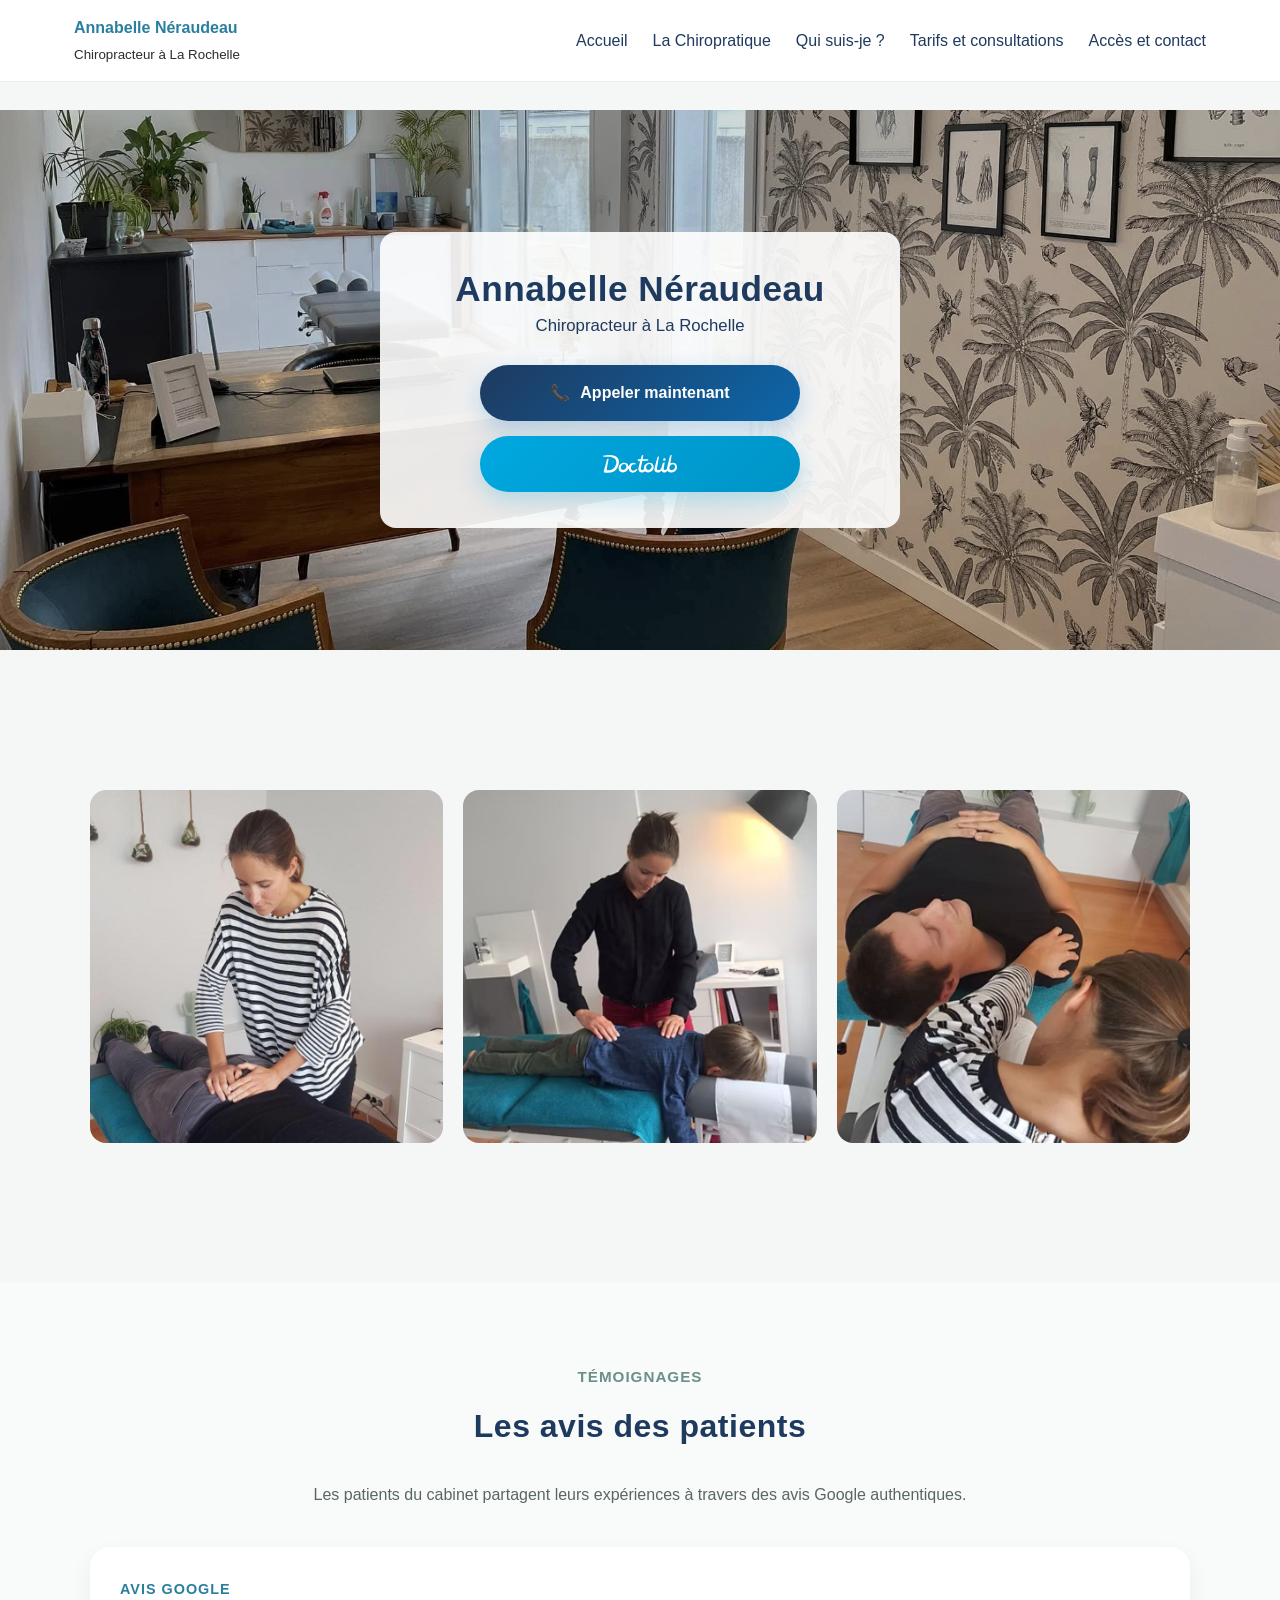
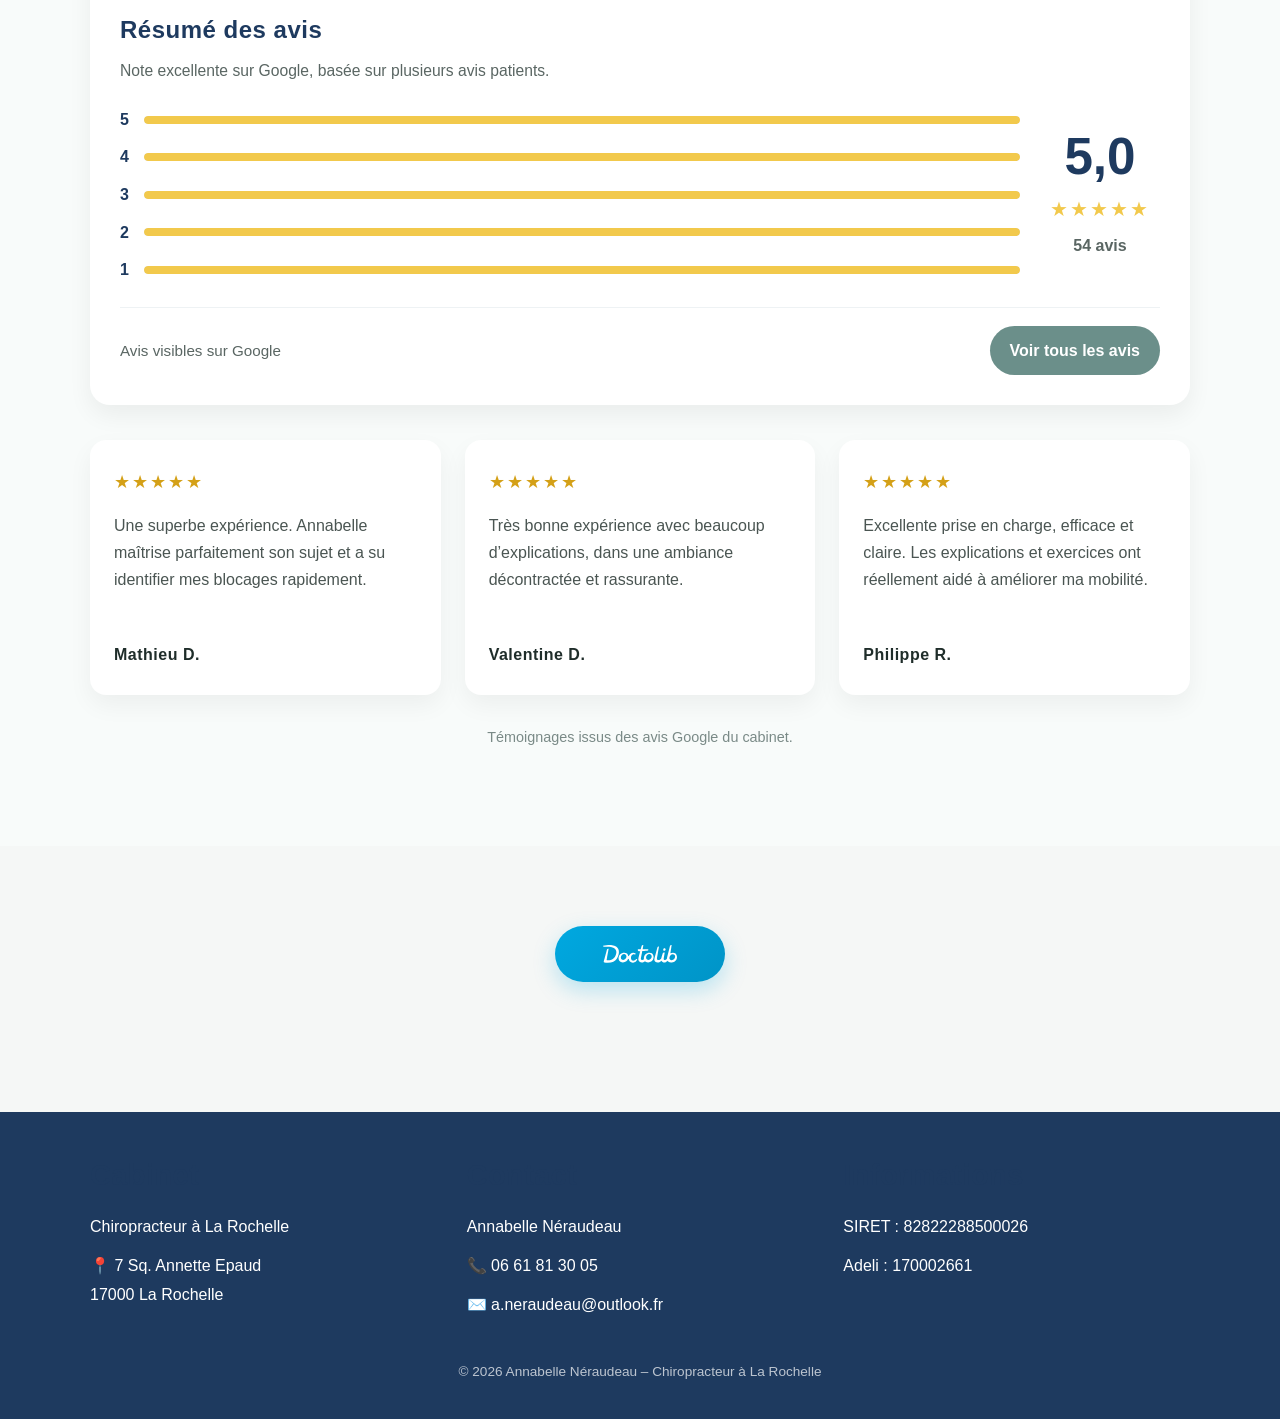
==== commit 1ae5edc0: "Refactor menu doctolib + improve UX and layout" ====
--- a/index.html
+++ b/index.html
@@ -49,26 +49,30 @@
   <div id="header"></div>
 
   <!-- HERO -->
-  <section class="hero">
+  <section class="hero hero-home">
     <div class="container hero-content">
-
-      <h1 class="logo">Annabelle Néraudeau</h1>
-      <h2>Chiropracteur à La Rochelle</h2>
-
+      <h1>Annabelle Néraudeau</h1>
+      <p>Chiropracteur à La Rochelle</p>
+  
       <div class="hero-actions">
         <a href="tel:+33661813005" class="btn-phone">
           <span class="icon">📞</span>
           Appeler maintenant
         </a>
-
-        <a href="https://www.doctolib.fr/chiropracteur/la-rochelle/annabelle-neraudeau" 
-          class="btn-doctolib btn-doctolib-hero"
-          target="_blank" 
-          rel="noopener noreferrer">
-          Rendez-vous sur Doctolib
+  
+        <a href="https://www.doctolib.fr/chiropracteur/la-rochelle/annabelle-neraudeau/booking?source=profile" target="_blank"
+          rel="noopener noreferrer" class="btn-doctolib btn-doctolib-section" aria-label="Prendre rendez-vous">
+        
+          <span class="cta-icon cta-icon--compact">
+            <img src="../assets/images/D_White.svg" alt="" class="cta-icon-img cta-icon-img--d">
+          </span>
+        
+          <span class="cta-icon-wordmark">
+            <img src="../assets/images/Doctolib_White.svg" alt="Doctolib" class="cta-icon-img cta-icon-img--wordmark">
+          </span>
+        
         </a>
       </div>
-
     </div>
   </section>
 
@@ -192,7 +196,7 @@
   <div class="container">
 
     <a href="https://www.doctolib.fr/chiropracteur/la-rochelle/annabelle-neraudeau/booking?source=profile" target="_blank"
-      rel="noopener noreferrer" class="cta-btn cta-doctolib" aria-label="Prendre rendez-vous">
+      rel="noopener noreferrer" class="btn-doctolib btn-doctolib-section" aria-label="Prendre rendez-vous">
     
       <span class="cta-icon cta-icon--compact">
         <img src="assets/images/D_White.svg" alt="" class="cta-icon-img cta-icon-img--d">
--- a/css/style.css
+++ b/css/style.css
@@ -181,72 +181,58 @@
    ========================================================================== */
 .hero {
   position: relative;
-  height: 45vh;
-  min-height: 320px;
-
-  display: flex;
-  align-items: center;
-
-  margin-top: -30px;
+  display: flex;
+  align-items: center;
+  min-height: 60vh;
+  height: auto;
+  margin-top: 0;
+  padding: 50px 0;
   background:
     linear-gradient(rgba(0, 0, 0, 0.15), rgba(0, 0, 0, 0.15)),
-    /*page index.html */
-    /* url("../assets/images/hero-cabinet1.jpg") center/cover no-repeat; */
-    /*page index.html */
     url("../assets/images/hero-cabinet12.jpg") center/cover no-repeat;
-    /*page index.html */
-    /* url("../assets/images/consultation-chiropracteur.jpg") center/cover no-repeat; */
 }
 
 .hero::after {
   display: none;
-  /* content: "";
-  position: absolute;
-  inset: 0;
-  background: linear-gradient(
-    to bottom,
-    rgba(0, 0, 0, 0.3),
-    rgba(0, 0, 0, 0.5) */
-  );
 }
 
 .hero-content {
   position: relative;
   z-index: 2;
-  width: 90%;
-  max-width: 500px;
+  width: 100%;
+  max-width: 520px;
   text-align: center;
   background: rgba(255, 255, 255, 0.9);
-  padding: 40px;
-  border-radius: 10px;
+  padding: 36px 28px;
+  border-radius: 16px;
+  margin: 0 auto;
 }
 
 .hero-content h1 {
   font-size: 2.2rem;
+  line-height: 1.2;
   letter-spacing: 0.5px;
   color: var(--primary);
 }
 
+.hero-content p {
+  font-size: 1.05rem;
+  color: var(--primary);
+  margin-bottom: 0;
+}
+
 .hero-actions {
   display: flex;
   flex-direction: column;
-  align-items: center;
+  align-items: stretch;
   gap: 15px;
-  width: 260px;
-  margin: 20px auto 0;
+  width: 100%;
+  max-width: 320px;
+  margin: 24px auto 0;
 }
 
 .hero-actions a {
-  display: flex;
-  align-items: center;
-  justify-content: center;
-  width: 100%;
-  height: 48px;
-  padding: 0 20px;
-  border-radius: 8px;
-  font-weight: 600;
-  text-decoration: none;
-  transition: all 0.25s ease;
+  width: 100%;
 }
 
 .phone {
@@ -262,52 +248,75 @@
   box-shadow: 0 10px 25px rgba(0, 0, 0, 0.25);
 }
 
-.btn-phone {
+/* ==========================================================================
+   4B. BOUTONS CTA UNIFIÉS
+   ========================================================================== */
+.btn-phone,
+.btn-doctolib {
   display: inline-flex;
   align-items: center;
   justify-content: center;
   gap: 10px;
-
-  background: var(--primary);
-  color: white;
+  min-height: 56px;
+  padding: 0 22px;
+  border-radius: 999px;
   font-weight: 600;
-
-  padding: 12px 20px;
-  border-radius: 10px;
-
   text-decoration: none;
-  cursor: pointer;
-
-  transition: all 0.25s ease;
+  transition:
+    transform 0.25s ease,
+    box-shadow 0.25s ease,
+    background 0.25s ease;
+}
+
+.btn-phone {
+  background: linear-gradient(135deg, var(--primary), #0d66aa);
+  color: #fff;
+  box-shadow: 0 8px 22px rgba(16, 122, 202, 0.25);
 }
 
 .btn-phone:hover {
-  background: #16304d;
   transform: translateY(-2px);
-  box-shadow: 0 6px 20px rgba(0, 0, 0, 0.15);
+  box-shadow: 0 12px 28px rgba(16, 122, 202, 0.35);
 }
 
 .btn-doctolib {
-  display: inline-flex;
-  align-items: center;
-  justify-content: center;
-  gap: 10px;
-  background: var(--doctolib);
-  color: var(--white);
-  border-radius: 8px;
-  text-decoration: none;
-  font-weight: 600;
-  box-shadow: 0 6px 18px rgba(0, 168, 224, 0.25);
-  transition: all 0.25s ease;
+  background: linear-gradient(135deg, var(--doctolib), var(--doctolib-hover));
+  color: #fff;
+  box-shadow: 0 8px 22px rgba(0, 168, 224, 0.25);
 }
 
 .btn-doctolib:hover {
-  background: var(--doctolib-hover);
   transform: translateY(-2px);
+  box-shadow: 0 12px 28px rgba(0, 168, 224, 0.35);
 }
 
 .btn-doctolib:active {
   transform: scale(0.98);
+}
+
+/* CTA hero */
+.btn-doctolib-hero {
+  width: 100%;
+}
+
+/* CTA de section : apparence du flottant déplié */
+.btn-doctolib-section {
+  min-width: 170px;
+}
+
+.btn-doctolib-section .cta-icon--compact {
+  display: none;
+}
+
+.btn-doctolib-section .cta-icon-wordmark {
+  display: flex;
+  align-items: center;
+  justify-content: center;
+}
+
+.btn-doctolib-section .cta-icon-img--wordmark {
+  height: 18px;
+  width: auto;
 }
 
 /* ==========================================================================
@@ -340,7 +349,7 @@
 .gallery-grid img {
   width: 100%;
   height: 100%;
-  aspect-ratio: 1 / 1; /* carré parfait */
+  aspect-ratio: 1 / 1;
   object-fit: cover;
   border-radius: 16px;
   display: block;
@@ -653,7 +662,7 @@
   gap: 12px;
 }
 
-.cta-btn {
+.cta-mobile .cta-btn {
   display: flex;
   align-items: center;
   justify-content: flex-start;
@@ -669,10 +678,11 @@
   transition:
     width 0.35s ease,
     transform 0.25s ease,
-    box-shadow 0.25s ease;
-}
-
-.cta-btn:hover {
+    box-shadow 0.25s ease,
+    opacity 0.25s ease;
+}
+
+.cta-mobile .cta-btn:hover {
   transform: translateY(-2px);
 }
 
@@ -702,23 +712,23 @@
     margin-left 0.25s ease;
 }
 
-.cta-btn.expanded {
+.cta-mobile .cta-btn.expanded {
   width: 170px;
   justify-content: center;
 }
 
-.cta-btn.expanded .cta-label {
+.cta-mobile .cta-btn.expanded .cta-label {
   opacity: 1;
   max-width: 110px;
   margin-left: 10px;
 }
 
-.cta-phone {
+.cta-mobile .cta-phone {
   background: linear-gradient(135deg, var(--primary), #0d66aa);
   gap: 8px;
 }
 
-.cta-doctolib {
+.cta-mobile .cta-doctolib {
   background: linear-gradient(135deg, var(--doctolib), var(--doctolib-hover));
   justify-content: center;
   position: relative;
@@ -748,15 +758,15 @@
   display: block;
 }
 
-.cta-doctolib.expanded .cta-icon--compact {
+.cta-mobile .cta-doctolib.expanded .cta-icon--compact {
   display: none;
 }
 
-.cta-doctolib.expanded .cta-icon-wordmark {
-  display: flex;
-}
-
-.cta-doctolib .cta-label {
+.cta-mobile .cta-doctolib.expanded .cta-icon-wordmark {
+  display: flex;
+}
+
+.cta-mobile .cta-doctolib .cta-label {
   display: none !important;
 }
 
@@ -940,7 +950,7 @@
   min-height: 60vh;
   background:
     linear-gradient(rgba(0, 0, 0, 0.25), rgba(0, 0, 0, 0.25)),
-    url("../assets/images/cabinet1.jpg") center/cover no-repeat; /* page quoi et page qui */
+    url("../assets/images/cabinet1.jpg") center/cover no-repeat;
 }
 
 .hero-about h1 {
@@ -1148,6 +1158,7 @@
 @media (max-width: 930px) {
   body {
     padding-top: 95px;
+    padding-bottom: 95px;
   }
 
   .container {
@@ -1211,8 +1222,15 @@
     border-bottom: none;
   }
 
+  .hero {
+    min-height: auto;
+    padding: 36px 0 44px;
+  }
+
   .hero-content {
-    padding: 30px 20px;
+    max-width: 100%;
+    padding: 28px 20px;
+    border-radius: 14px;
   }
 
   .hero-content h1 {
@@ -1220,10 +1238,12 @@
   }
 
   .hero-actions {
-    align-items: stretch;
-  }
-
-  .hero-actions a {
+    max-width: 320px;
+  }
+
+  .hero-actions a,
+  .btn-doctolib,
+  .btn-phone {
     width: 100%;
   }
 
@@ -1234,7 +1254,7 @@
   .valeurs-grid,
   .section-grid,
   .gallery-grid {
-    grid-template-columns: repeat(auto-fit, minmax(260px, 1fr));
+    grid-template-columns: 1fr;
   }
 
   .testimonial-text {
@@ -1290,12 +1310,12 @@
     text-align: center;
   }
 
-  .cta-btn {
+  .cta-mobile .cta-btn {
     width: 52px;
     height: 52px;
   }
 
-  .cta-btn.expanded {
+  .cta-mobile .cta-btn.expanded {
     width: 160px;
   }
 
@@ -1323,10 +1343,6 @@
     grid-template-columns: 1fr;
     flex-direction: column;
   }
-
-  /* .gallery {
-    padding: 20px 0;
-  } */
 
   .gallery-grid img {
     width: 100%;
@@ -1336,12 +1352,27 @@
     border-radius: 16px;
   }
 
-  .btn-doctolib {
-    display: none !important;
-  }
-
-  .hero .btn-doctolib-hero {
-    display: inline-flex !important;
+  .grid-2 {
+    grid-template-columns: 1fr;
+  }
+
+  .cards {
+    grid-template-columns: 1fr;
+  }
+
+  .card-horizontal {
+    flex-direction: column;
+    text-align: center;
+  }
+
+  .card-img {
+    width: 100%;
+  }
+}
+
+@media (max-width: 768px) {
+  .contact-grid {
+    grid-template-columns: 1fr;
   }
 }
 
@@ -1350,6 +1381,18 @@
     width: 94%;
   }
 
+  .hero {
+    padding: 28px 0 40px;
+  }
+
+  .hero-content {
+    padding: 24px 16px;
+  }
+
+  .hero-content h1 {
+    font-size: 1.65rem;
+  }
+
   .google-rating-content {
     grid-template-columns: minmax(0, 1fr) 88px;
     gap: 12px;
@@ -1381,28 +1424,9 @@
   }
 }
 
-/* ===== GRID GLOBAL ===== */
-
-/* Desktop */
-.services-grid,
-.gallery-grid,
-.testimonials-grid,
-.valeurs-grid {
-  grid-template-columns: repeat(3, 1fr);
-}
-
-/* Mobile */
-@media (max-width: 930px) {
-  .services-grid,
-  .gallery-grid,
-  .testimonials-grid,
-  .valeurs-grid,
-  .parcours-grid {
-    grid-template-columns: 1fr;
-  }
-}
-
-/* SECTION CONTACT */
+/* ==========================================================================
+   19. CONTACT
+   ========================================================================== */
 .contact {
   padding: 60px 0;
 }
@@ -1413,15 +1437,13 @@
   gap: 30px;
 }
 
-/* CARTE INFOS */
 .contact-card {
   background: white;
   padding: 25px;
   border-radius: 16px;
-  box-shadow: 0 8px 25px rgba(0,0,0,0.08);
-}
-
-/* ITEM */
+  box-shadow: 0 8px 25px rgba(0, 0, 0, 0.08);
+}
+
 .contact-item {
   display: flex;
   gap: 15px;
@@ -1434,7 +1456,6 @@
   color: var(--secondary);
 }
 
-/* LIENS */
 .contact a {
   color: var(--primary);
   text-decoration: none;
@@ -1445,11 +1466,10 @@
   text-decoration: underline;
 }
 
-/* CARTE GOOGLE */
 .map-card {
   border-radius: 16px;
   overflow: hidden;
-  box-shadow: 0 8px 25px rgba(0,0,0,0.08);
+  box-shadow: 0 8px 25px rgba(0, 0, 0, 0.08);
 }
 
 .map-card iframe {
@@ -1459,13 +1479,9 @@
   border: none;
 }
 
-/* MOBILE */
-@media (max-width: 768px) {
-  .contact-grid {
-    grid-template-columns: 1fr;
-  }
-}
-
+/* ==========================================================================
+   20. UTILITAIRES CONTENU
+   ========================================================================== */
 .note {
   margin-top: 20px;
   padding: 15px;
@@ -1499,94 +1515,60 @@
   color: var(--accent);
 }
 
-@media (max-width: 930px) {
-  .grid-2 {
-    grid-template-columns: 1fr;
-  }
-}
-
-/* INTRO */
 .intro {
   text-align: center;
   margin-bottom: 30px;
 }
 
-/* GRID */
+/* ==========================================================================
+   21. CARDS / BLOCS
+   ========================================================================== */
 .cards {
-  display: grid;
-  grid-template-columns: repeat(auto-fit, minmax(220px, 1fr));
-  gap: 30px;
-}
-
-/* CARD DETAIL */
+  display: flex;
+  flex-direction: column;
+  gap: 25px;
+}
+
 .card-detail {
   background: var(--white);
   padding: 20px;
   border-radius: 16px;
-  box-shadow: 0 10px 25px rgba(0,0,0,0.05);
-}
-
-/* IMAGE */
+  box-shadow: 0 10px 25px rgba(0, 0, 0, 0.05);
+}
+
 .card-detail img {
   width: 100%;
-  aspect-ratio: 16/9;
+  aspect-ratio: 16 / 9;
   object-fit: cover;
   border-radius: 12px;
   margin-bottom: 15px;
 }
 
-/* TITRE */
 .card-detail h3 {
   margin-bottom: 10px;
 }
 
-/* NOTE */
-.note {
-  font-size: 0.9rem;
-  margin-top: 10px;
-  padding: 10px;
-  background: rgba(0,0,0,0.05);
-  border-radius: 8px;
-}
-
-/* MOBILE */
-@media (max-width: 930px) {
-  .cards {
-    grid-template-columns: 1fr;
-  }
-}
-
-.cards {
-  display: flex;
-  flex-direction: column;
-  gap: 25px;
-}
-
-/* CARD HORIZONTALE */
 .card-horizontal {
   display: flex;
   align-items: center;
   gap: 20px;
-
   background: var(--white);
   padding: 20px;
   border-radius: 16px;
-  box-shadow: 0 10px 25px rgba(0,0,0,0.05);
-}
-
-/* IMAGE */
+  box-shadow: 0 10px 25px rgba(0, 0, 0, 0.05);
+}
+
 .card-img {
   flex: 0 0 140px;
 }
 
 .card-img img {
   width: 100%;
-  aspect-ratio: 1/1;
+  aspect-ratio: 1 / 1;
   object-fit: cover;
   border-radius: 12px;
 }
 
-/* TEXTE */
 .card-content {
   flex: 1;
 }
@@ -1594,24 +1576,3 @@
 .card-content h3 {
   margin-bottom: 10px;
 }
-
-/* NOTE */
-.note {
-  margin-top: 10px;
-  padding: 8px;
-  font-size: 0.9rem;
-  background: rgba(0,0,0,0.05);
-  border-radius: 8px;
-}
-
-/* MOBILE */
-@media (max-width: 930px) {
-  .card-horizontal {
-    flex-direction: column;
-    text-align: center;
-  }
-
-  .card-img {
-    width: 100%;
-  }
-}
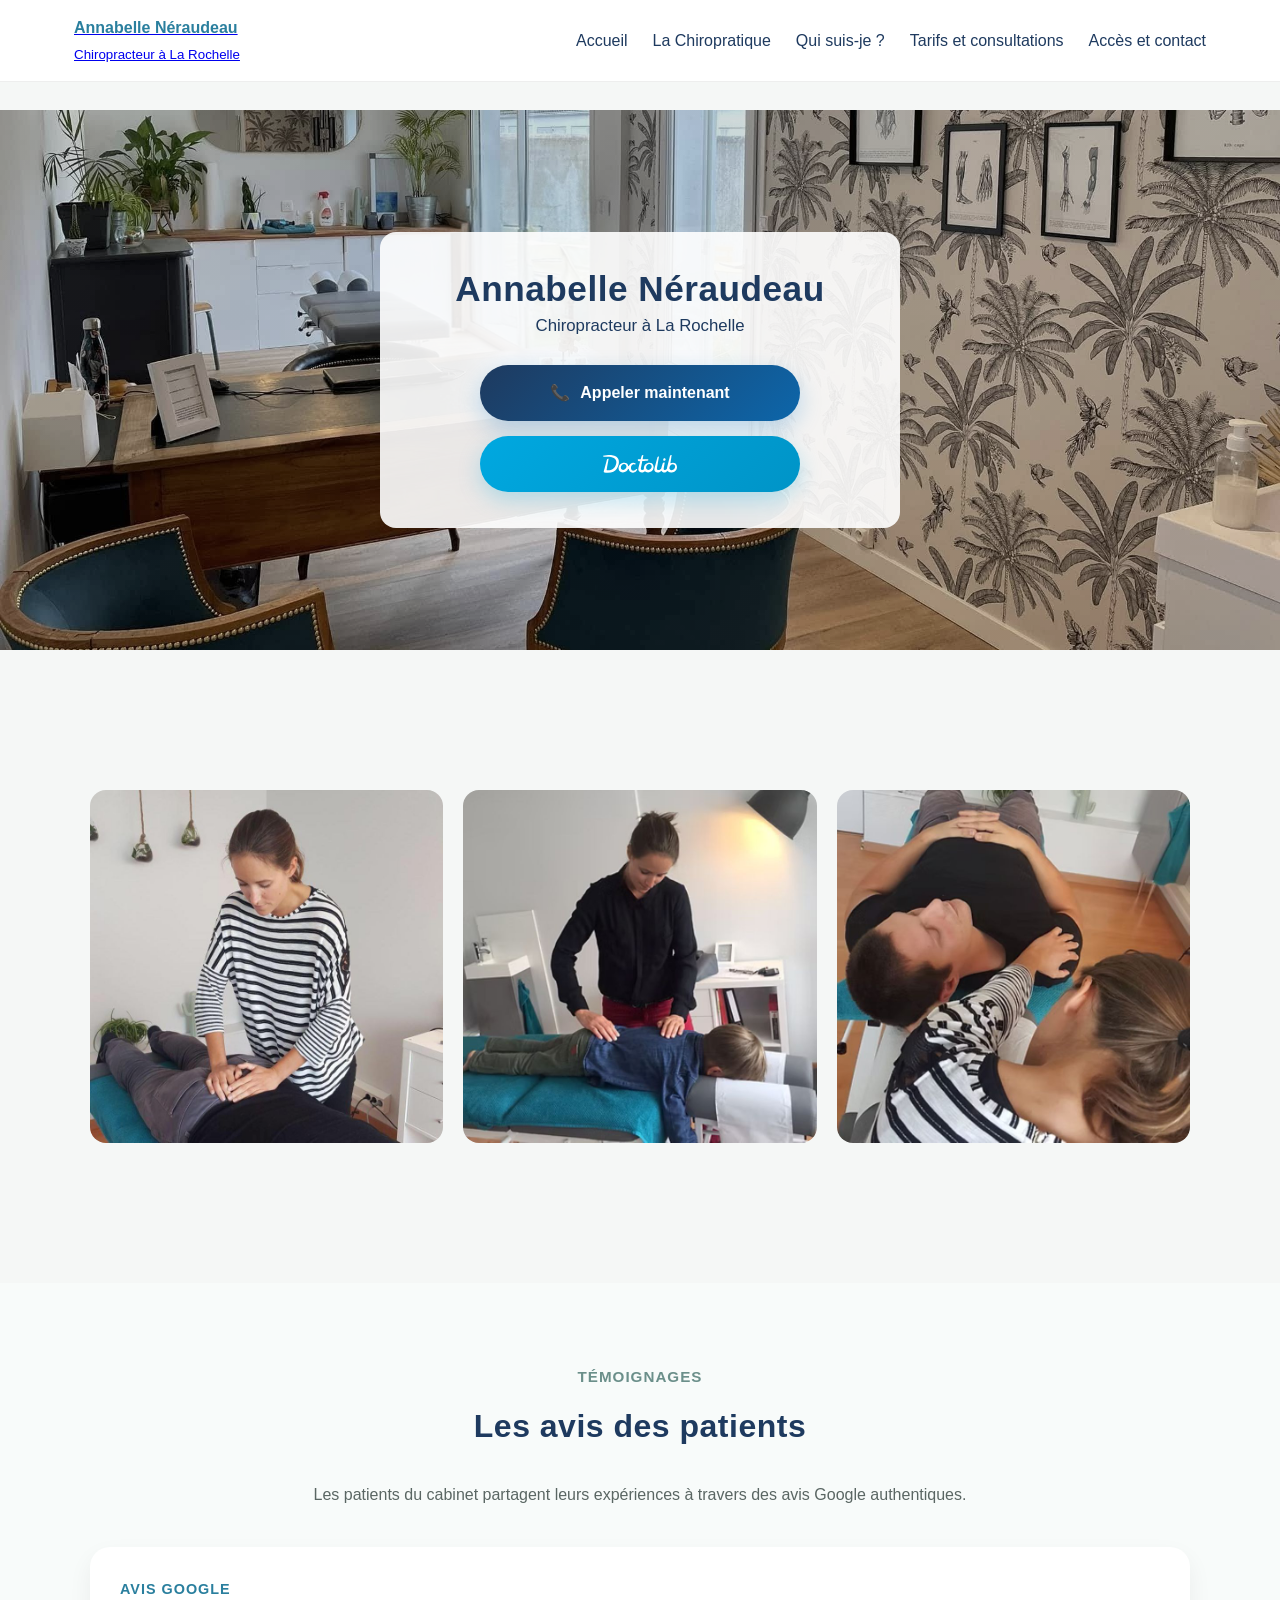
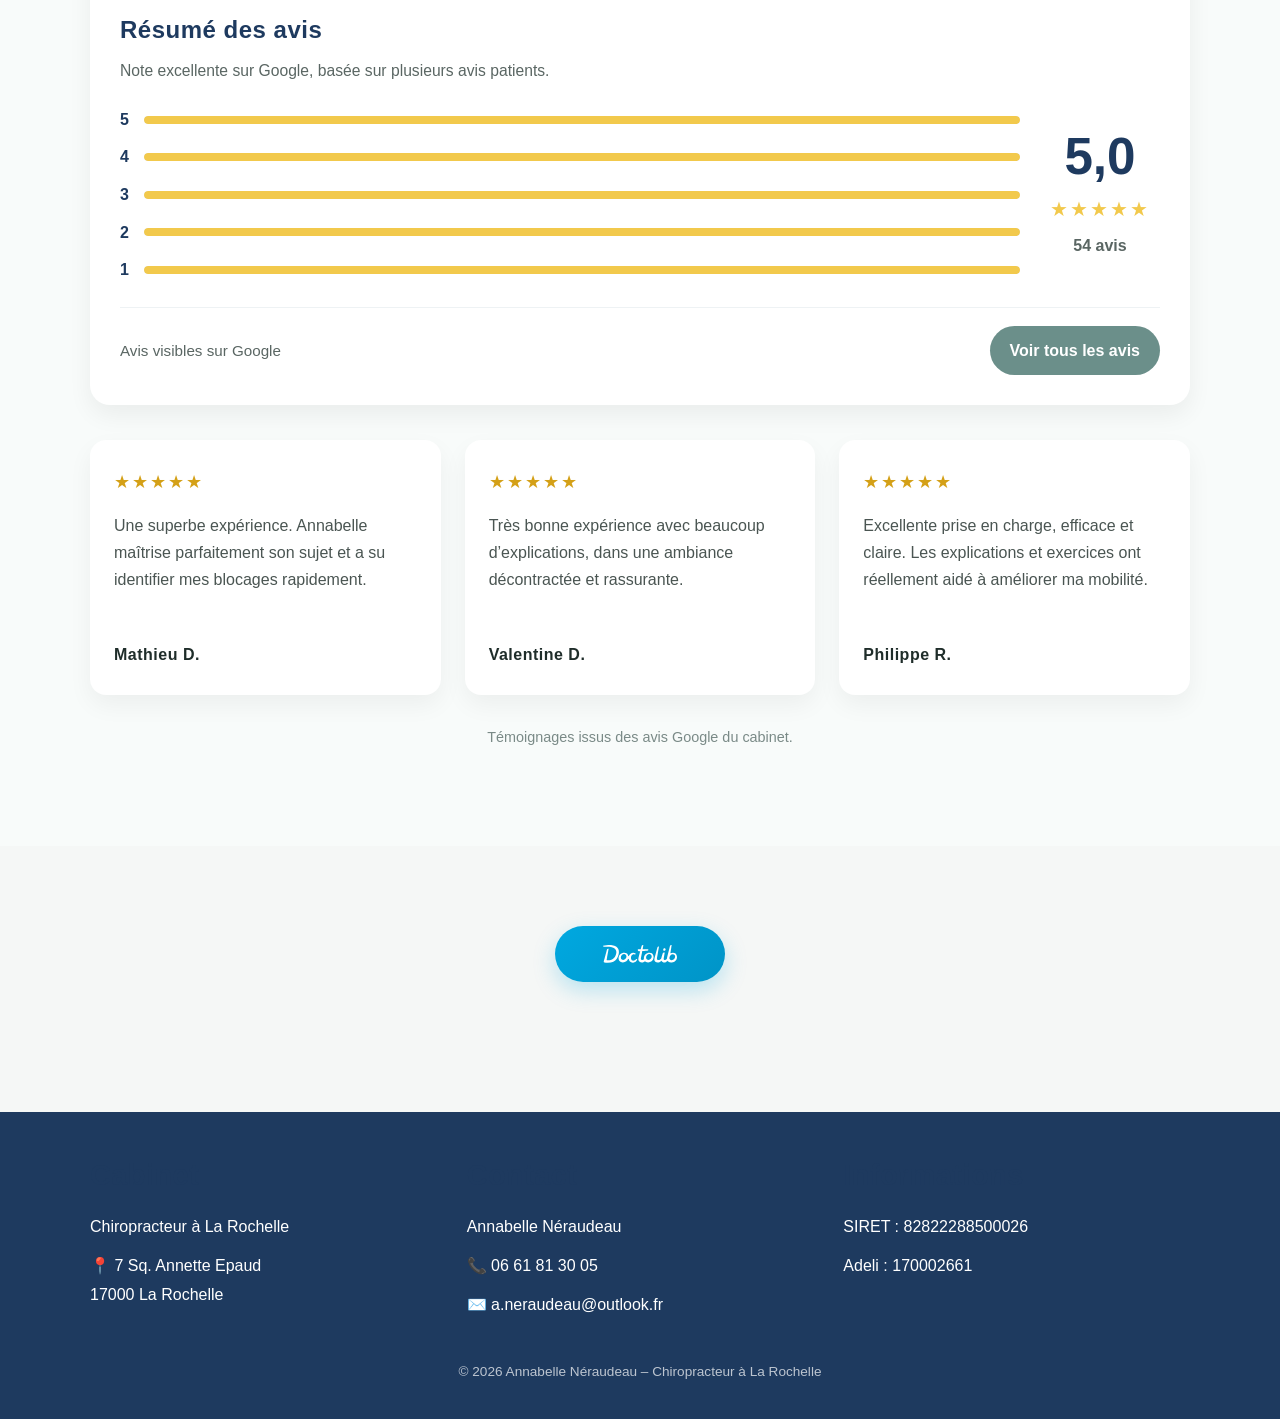
==== commit 556ff165: "Adjust layout + fix menu behavior" ====
--- a/index.html
+++ b/index.html
@@ -64,11 +64,11 @@
           rel="noopener noreferrer" class="btn-doctolib btn-doctolib-section" aria-label="Prendre rendez-vous">
         
           <span class="cta-icon cta-icon--compact">
-            <img src="../assets/images/D_White.svg" alt="" class="cta-icon-img cta-icon-img--d">
+            <img src="assets/images/D_White.svg" alt="" class="cta-icon-img cta-icon-img--d">
           </span>
         
           <span class="cta-icon-wordmark">
-            <img src="../assets/images/Doctolib_White.svg" alt="Doctolib" class="cta-icon-img cta-icon-img--wordmark">
+            <img src="assets/images/Doctolib_White.svg" alt="Doctolib" class="cta-icon-img cta-icon-img--wordmark">
           </span>
         
         </a>
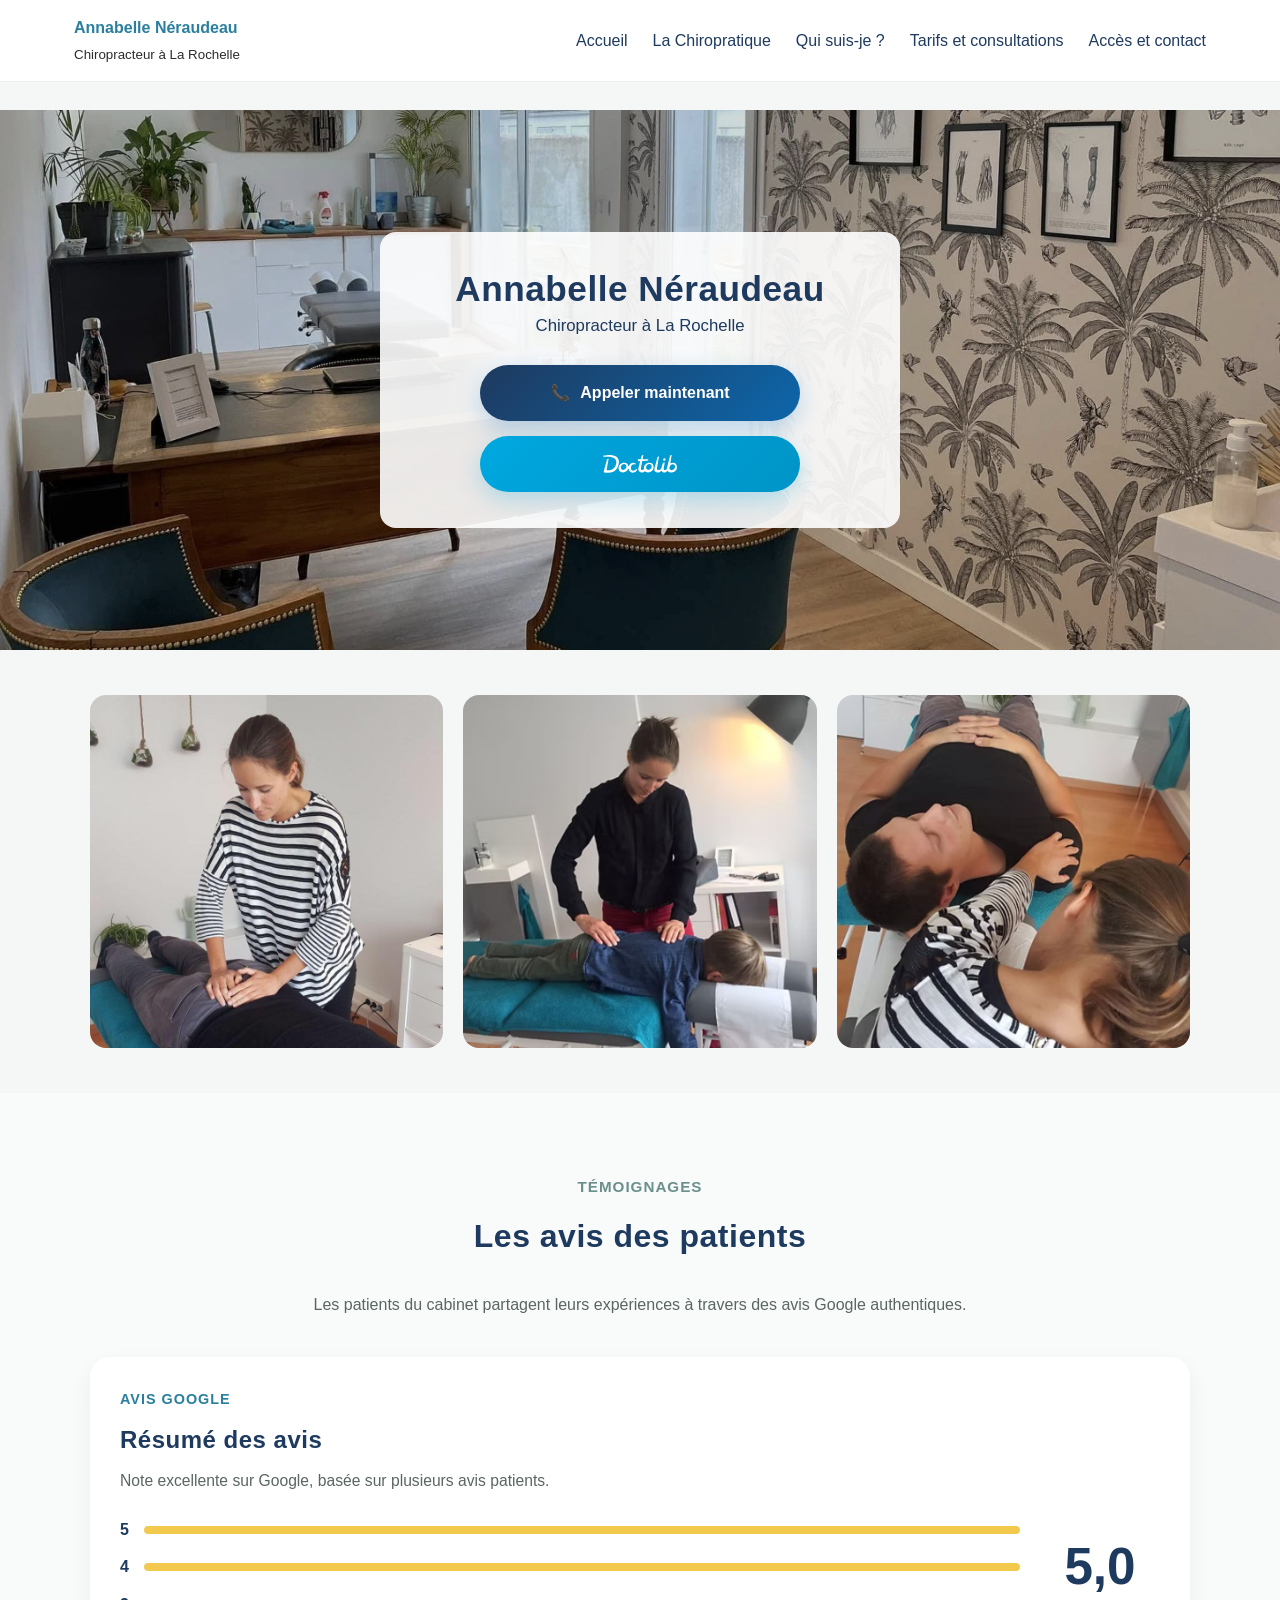
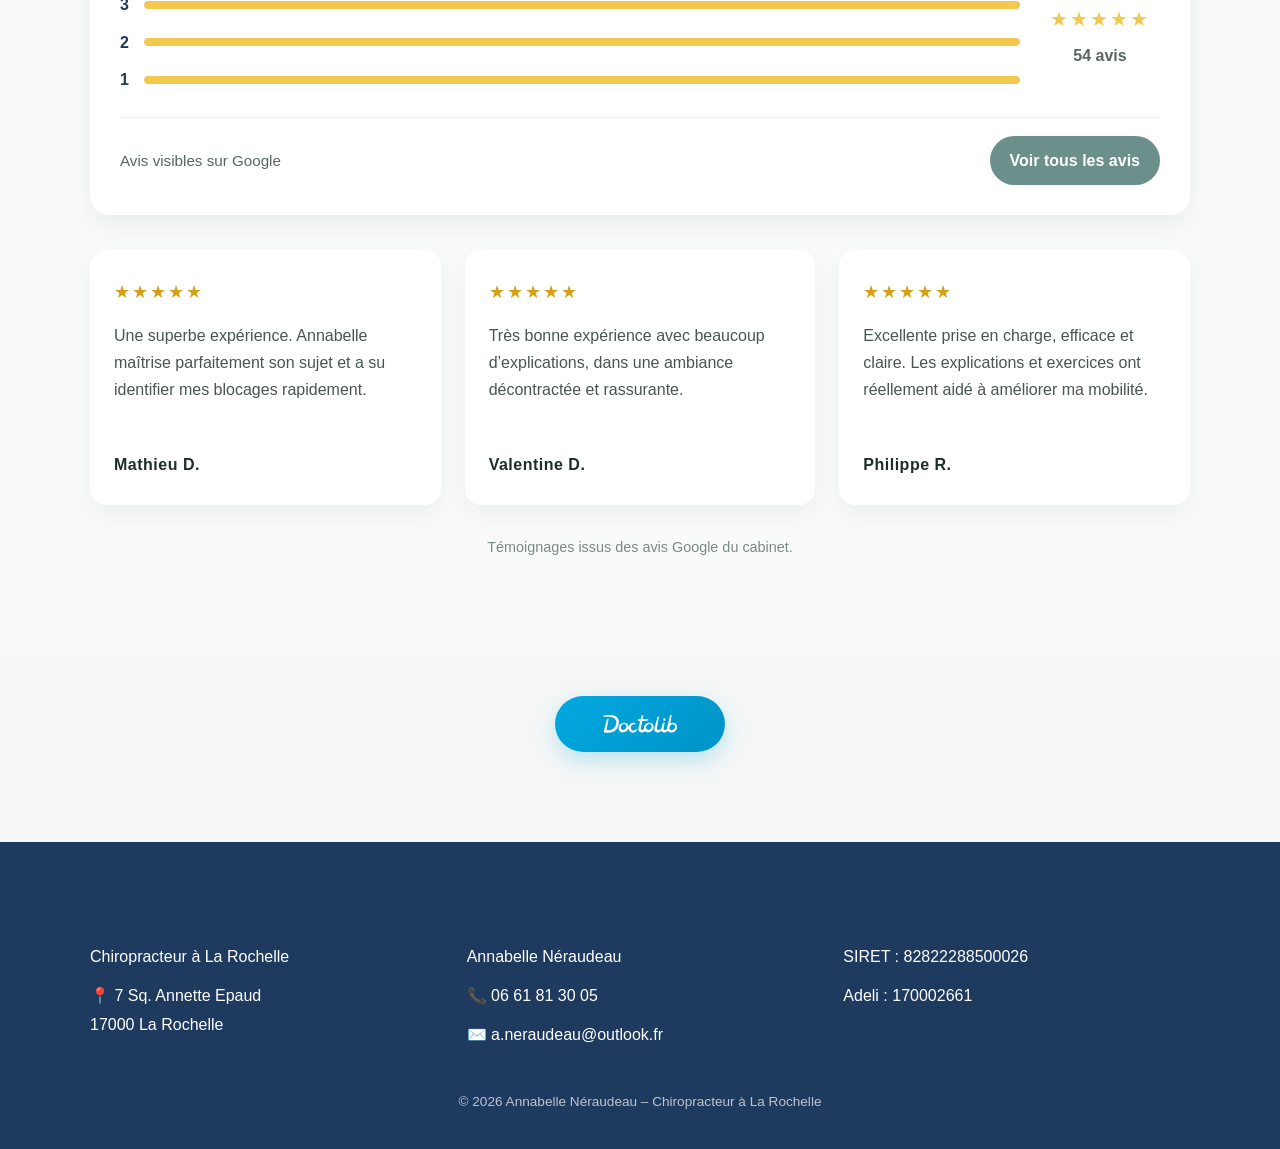
==== commit 982538b6: "Fix responsive + update assets" ====
--- a/index.html
+++ b/index.html
@@ -79,10 +79,9 @@
   <!-- GALERIE -->
   <section class="gallery container">
     <div class="gallery-grid">
-      <img src="assets/images/img1.jpg" alt="Cabinet chiropratique La Rochelle">
-      <img src="assets/images/img2.jpg" alt="Salle de consultation">
-      <img src="assets/images/img3.jpg" alt="Soins chiropratiques">
-      <!-- <img src="assets/images/img4.jpg" alt="Accueil du cabinet"> -->
+      <img src="assets/images/index-img1.jpg" alt="Cabinet chiropratique La Rochelle">
+      <img src="assets/images/index-img2.jpg" alt="Salle de consultation">
+      <img src="assets/images/index-img3.jpg" alt="Soins chiropratiques">
     </div>
   </section>
 
--- a/css/style.css
+++ b/css/style.css
@@ -75,7 +75,7 @@
 }
 
 section {
-  padding: 80px 0;
+  padding: 40px 0;
 }
 
 .card {
@@ -127,6 +127,15 @@
   color: var(--secondary);
 }
 
+.logo a {
+  text-decoration: none;
+  color: inherit; /* garde la couleur du texte parent */
+}
+
+.logo a:hover {
+  text-decoration: none;
+}
+
 .nav {
   display: flex;
   align-items: center;
@@ -189,7 +198,7 @@
   padding: 50px 0;
   background:
     linear-gradient(rgba(0, 0, 0, 0.15), rgba(0, 0, 0, 0.15)),
-    url("../assets/images/hero-cabinet12.jpg") center/cover no-repeat;
+    url("../assets/images/hero-cabinet2.jpg") center/cover no-repeat;
 }
 
 .hero::after {
@@ -336,7 +345,7 @@
    6. GALLERY
    ========================================================================== */
 .gallery {
-  margin: 60px auto;
+  margin: 05px auto;
 }
 
 .gallery-grid {
@@ -1122,6 +1131,36 @@
   grid-template-columns: repeat(3, 1fr);
   gap: 20px;
   margin-top: 30px;
+}
+
+/* ========================================
+   GRID 2 COLONNES (texte + image)
+======================================== */
+.grid-2 {
+  display: grid;
+  grid-template-columns: 1fr 1fr;
+  gap: 40px;
+  align-items: center;
+}
+
+/* IMAGE SECTION VALEURS */
+.valeurs .image {
+  display: flex;
+  justify-content: center;
+}
+
+.valeurs .image img {
+  width: 100%;
+  max-width: 420px;
+  height: auto;
+  border-radius: 16px;
+}
+
+/* MOBILE */
+@media (max-width: 930px) {
+  .valeurs .image img {
+    max-width: 260px;
+  }
 }
 
 /* ==========================================================================
@@ -1253,7 +1292,8 @@
   .parcours-grid,
   .valeurs-grid,
   .section-grid,
-  .gallery-grid {
+  .gallery-grid,
+  .grid-2 {
     grid-template-columns: 1fr;
   }
 
@@ -1370,12 +1410,6 @@
   }
 }
 
-@media (max-width: 768px) {
-  .contact-grid {
-    grid-template-columns: 1fr;
-  }
-}
-
 @media (max-width: 480px) {
   .container {
     width: 94%;
@@ -1425,8 +1459,8 @@
 }
 
 /* ==========================================================================
-   19. CONTACT
-   ========================================================================== */
+19. CONTACT
+========================================================================== */
 .contact {
   padding: 60px 0;
 }
@@ -1477,6 +1511,21 @@
   height: 100%;
   min-height: 300px;
   border: none;
+}
+
+@media (max-width: 768px) {
+  .contact-grid {
+    grid-template-columns: 1fr;
+  }
+
+  .map-card {
+    width: 100%;
+  }
+
+  .map-iframe {
+    width: 100%;
+    height: 250px;
+  }
 }
 
 /* ==========================================================================
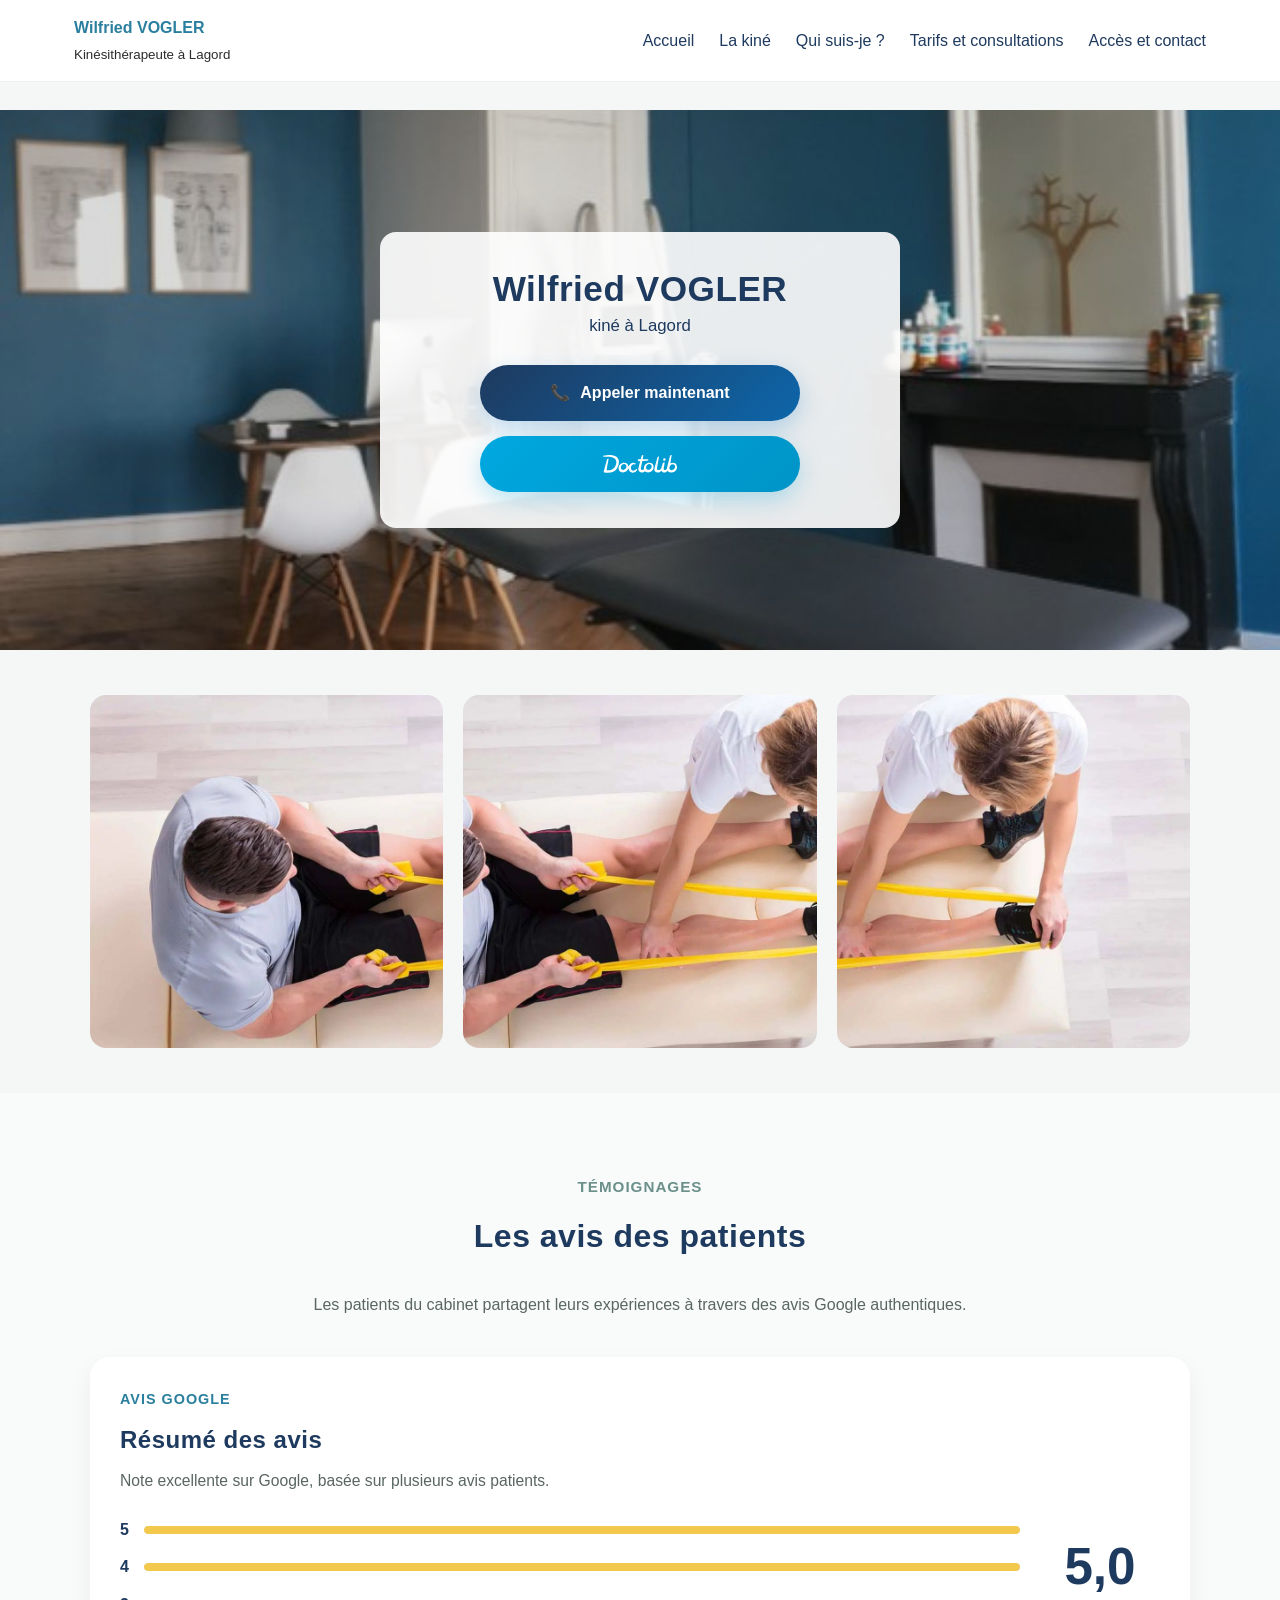
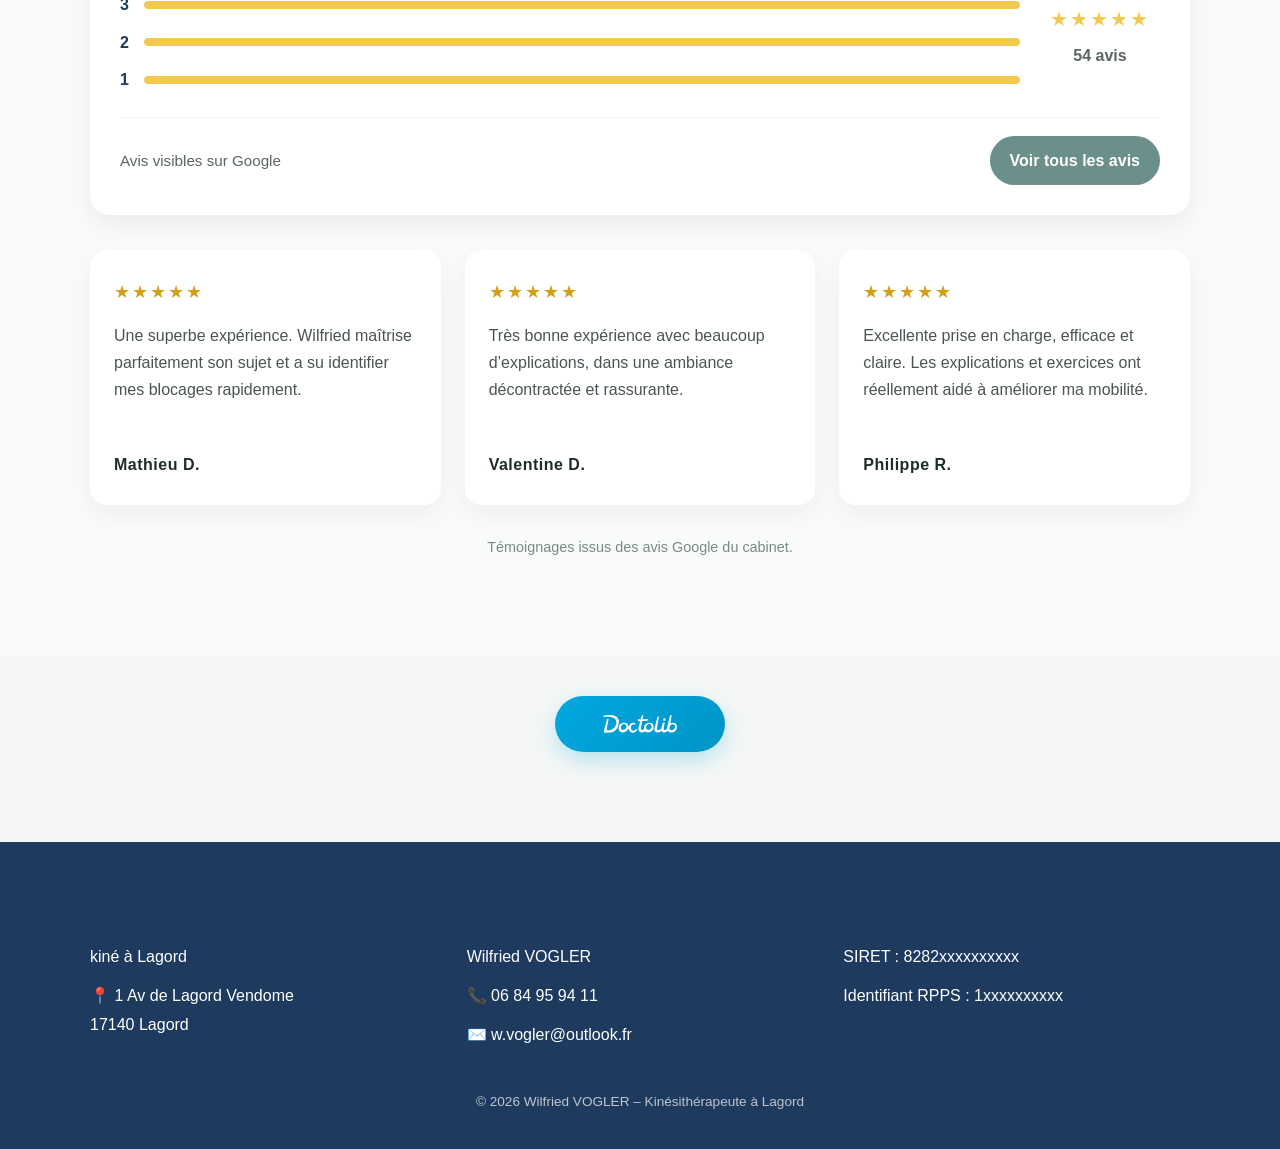
==== commit 3d8ac303: "V2 - modifications contenu + responsive" ====
--- a/index.html
+++ b/index.html
@@ -8,17 +8,17 @@
   <meta name="viewport" content="width=device-width, initial-scale=1.0">
 
   <!-- Titre -->
-  <title>Annabelle Néraudeau - Chiropracteur à La Rochelle</title>
+  <title>Wilfried VOGLER - Kine à Lagord</title>
   
   <!-- Config SEO -->
   <meta name="robots" content="index, follow">
 
   <!-- Description SEO -->
   <meta name="description"
-    content="Cabinet de chiropraxie à La Rochelle. Annabelle Néraudeau vous accompagne pour soulager vos douleurs et améliorer votre bien-être.">
+    content="Cabinet de kiné à Lagord. Wilfried VOGLER vous accompagne pour soulager vos douleurs et améliorer votre bien-être.">
 
   <!-- Auteur -->
-  <meta name="author" content="Annabelle Néraudeau">
+  <meta name="author" content="Wilfried VOGLER">
 
   <!-- Favicon -->
   <link rel="icon" href="assets/images/favicon.ico" type="image/x-icon">
@@ -26,9 +26,9 @@
   <!-- =========================
        OPEN GRAPH (Facebook, Messenger, LinkedIn)
        ========================= -->
-  <meta property="og:title" content="Annabelle Néraudeau - Chiropracteur à La Rochelle">
-  <meta property="og:description" content="Cabinet de chiropraxie à La Rochelle. Prenez rendez-vous en ligne.">
-  <meta property="og:image" content="https://will17lr.github.io/annabelle-site/assets/images/annabelle1.jpg">
+  <meta property="og:title" content="Wilfried VOGLER - kiné à Lagord">
+  <meta property="og:description" content="Cabinet de kiné à Lagord. Prenez rendez-vous en ligne.">
+  <meta property="og:image" content="https://will17lr.github.io/annabelle-site/assets/images/wilfried1.jpg">
   <meta property="og:url" content="https://will17lr.github.io/annabelle-site/">
   <meta property="og:type" content="website">
 
@@ -36,9 +36,9 @@
        TWITTER (optionnel mais propre)
        ========================= -->
   <meta name="twitter:card" content="summary_large_image">
-  <meta name="twitter:title" content="Annabelle Néraudeau - Chiropracteur à La Rochelle">
-  <meta name="twitter:description" content="Cabinet de chiropraxie à La Rochelle. Prenez rendez-vous.">
-  <meta name="twitter:image" content="https://will17lr.github.io/annabelle-site/assets/images/annabelle1.jpg">
+  <meta name="twitter:title" content="Wilfried VOGLER - kiné à Lagord">
+  <meta name="twitter:description" content="Cabinet de kiné à Lagord. Prenez rendez-vous.">
+  <meta name="twitter:image" content="https://will17lr.github.io/annabelle-site/assets/images/wilfried1.jpg">
 
   <!-- CSS -->
   <link rel="stylesheet" href="css/style.css">
@@ -51,16 +51,16 @@
   <!-- HERO -->
   <section class="hero hero-home">
     <div class="container hero-content">
-      <h1>Annabelle Néraudeau</h1>
-      <p>Chiropracteur à La Rochelle</p>
+      <h1>Wilfried VOGLER</h1>
+      <p>kiné à Lagord</p>
   
       <div class="hero-actions">
-        <a href="tel:+33661813005" class="btn-phone">
+        <a href="tel:+33684959411" class="btn-phone">
           <span class="icon">📞</span>
           Appeler maintenant
         </a>
   
-        <a href="https://www.doctolib.fr/chiropracteur/la-rochelle/annabelle-neraudeau/booking?source=profile" target="_blank"
+        <a href="https://www.doctolib.fr" target="_blank"
           rel="noopener noreferrer" class="btn-doctolib btn-doctolib-section" aria-label="Prendre rendez-vous">
         
           <span class="cta-icon cta-icon--compact">
@@ -79,9 +79,9 @@
   <!-- GALERIE -->
   <section class="gallery container">
     <div class="gallery-grid">
-      <img src="assets/images/index-img1.jpg" alt="Cabinet chiropratique La Rochelle">
+      <img src="assets/images/index-img1.jpg" alt="Cabinet kiné Lagord">
       <img src="assets/images/index-img2.jpg" alt="Salle de consultation">
-      <img src="assets/images/index-img3.jpg" alt="Soins chiropratiques">
+      <img src="assets/images/index-img3.jpg" alt="Soins kiné">
     </div>
   </section>
 
@@ -150,7 +150,7 @@
 
       <div class="google-rating-footer">
         <p class="google-rating-text">Avis visibles sur Google</p>
-        <a href="https://www.google.com/search?q=Annabelle+N%C3%A9raudeau+chiropracteur+La+Rochelle" target="_blank"
+        <a href="https://www.google.com" target="_blank"
           rel="noopener" class="btn-google-reviews">
           Voir tous les avis
         </a>
@@ -161,7 +161,7 @@
       <article class="testimonial-card">
         <div class="testimonial-stars">★★★★★</div>
         <p class="testimonial-text">
-          Une superbe expérience. Annabelle maîtrise parfaitement son sujet et a su identifier mes blocages rapidement.
+          Une superbe expérience. Wilfried maîtrise parfaitement son sujet et a su identifier mes blocages rapidement.
         </p>
         <h3 class="testimonial-name">Mathieu D.</h3>
       </article>
@@ -194,7 +194,7 @@
 <section class="cta">
   <div class="container">
 
-    <a href="https://www.doctolib.fr/chiropracteur/la-rochelle/annabelle-neraudeau/booking?source=profile" target="_blank"
+    <a href="https://www.doctolib.fr" target="_blank"
       rel="noopener noreferrer" class="btn-doctolib btn-doctolib-section" aria-label="Prendre rendez-vous">
     
       <span class="cta-icon cta-icon--compact">
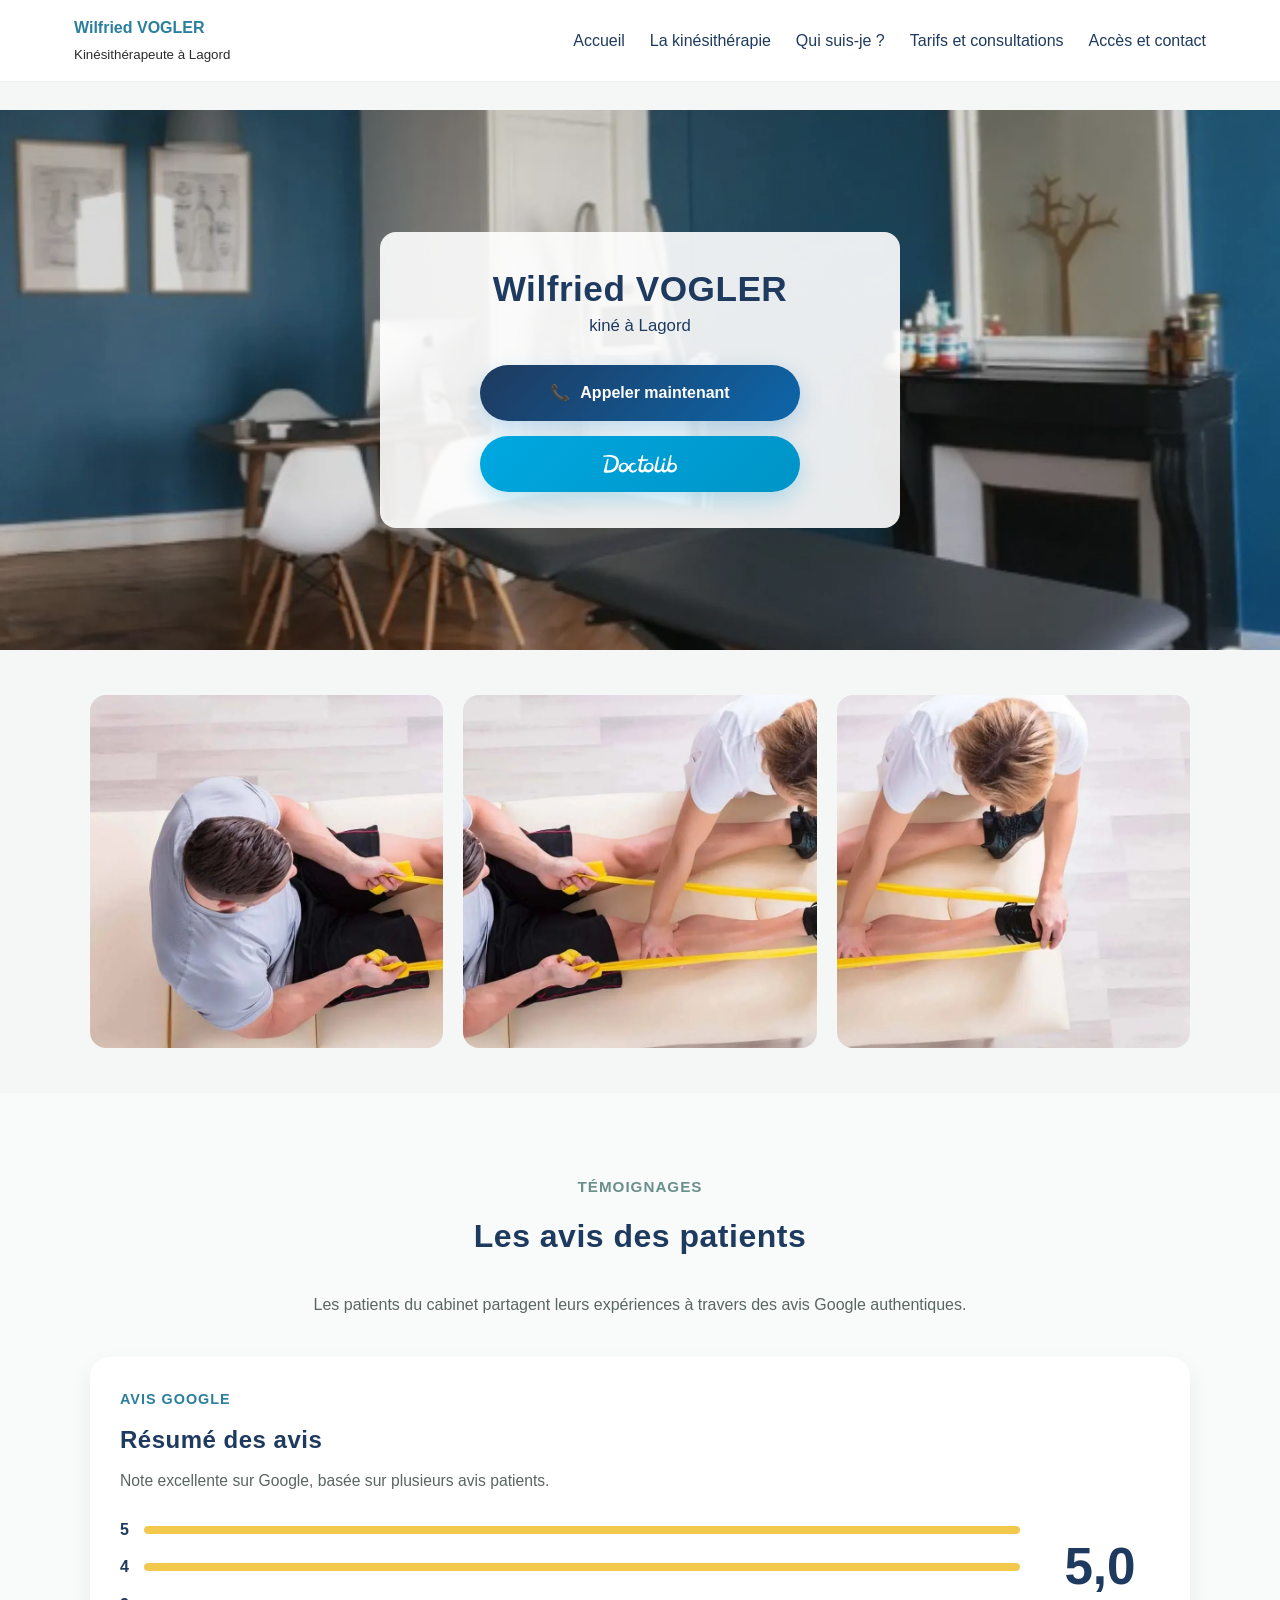
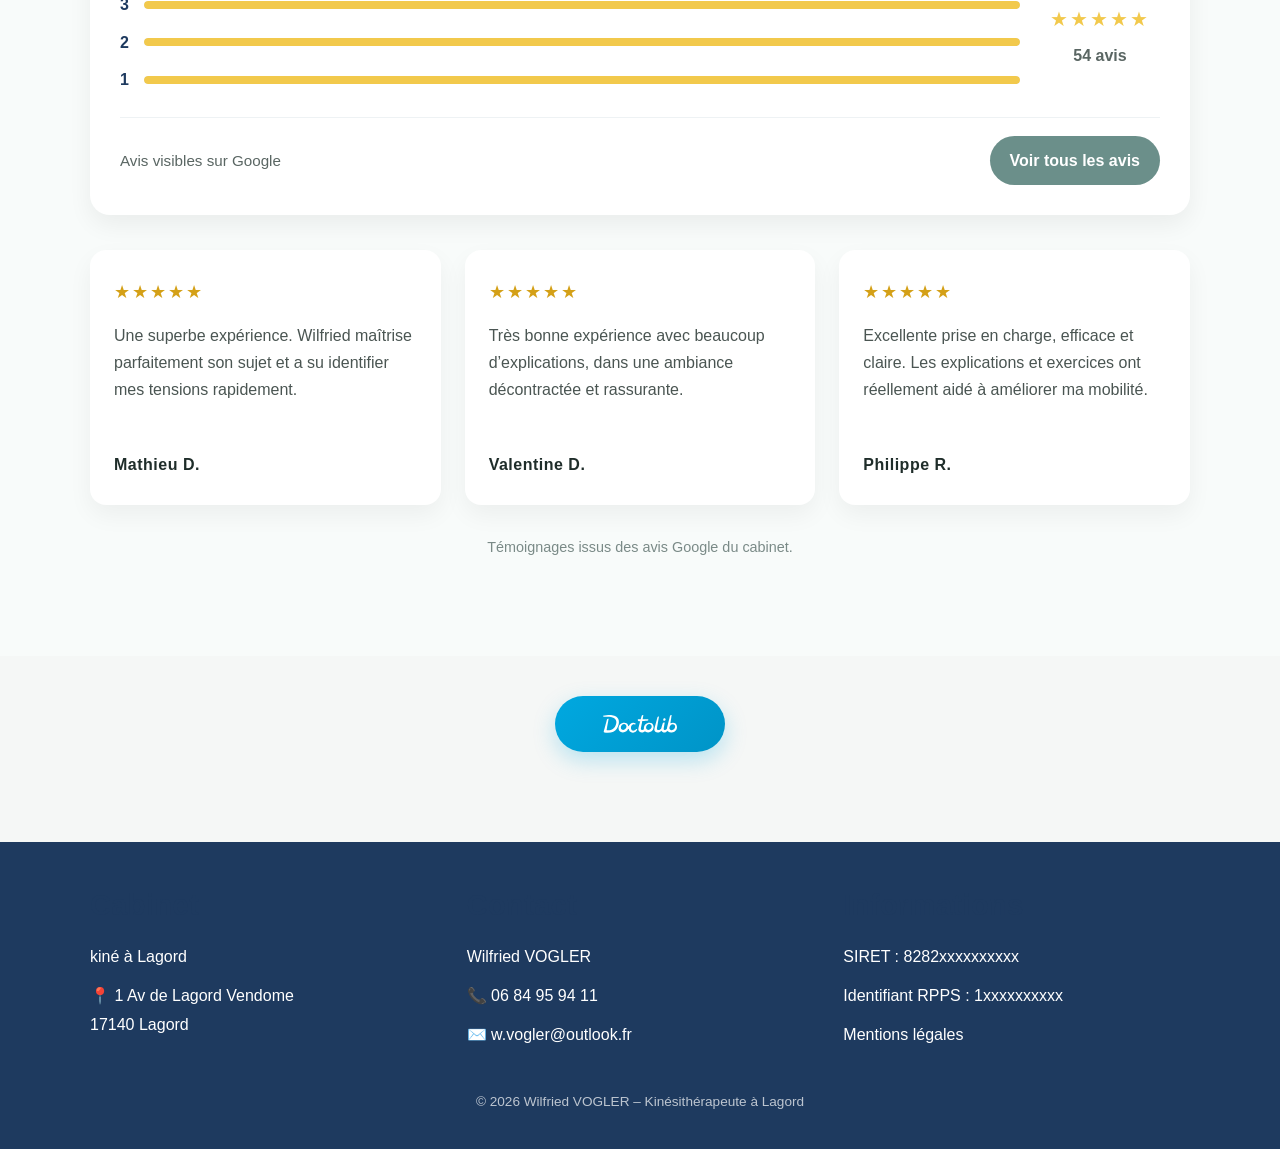
==== commit 45e1688a: "Ameliore contenu SEO accessibilite et suivi" ====
--- a/index.html
+++ b/index.html
@@ -8,8 +8,8 @@
   <meta name="viewport" content="width=device-width, initial-scale=1.0">
 
   <!-- Titre -->
-  <title>Wilfried VOGLER - Kine à Lagord</title>
-  
+  <title>Wilfried VOGLER - Kinésithérapeute à Lagord</title>
+
   <!-- Config SEO -->
   <meta name="robots" content="index, follow">
 
@@ -41,7 +41,28 @@
   <meta name="twitter:image" content="https://will17lr.github.io/annabelle-site/assets/images/wilfried1.jpg">
 
   <!-- CSS -->
+  <script defer src="https://cloud.umami.is/script.js" data-website-id="30d35d97-31a9-489b-9d95-248ea3e700a9"></script>
   <link rel="stylesheet" href="css/style.css">
+  <script type="application/ld+json">
+    {
+      "@context": "https://schema.org",
+      "@type": "MedicalBusiness",
+      "name": "Cabinet de kinésithérapie Wilfried VOGLER",
+      "url": "https://will17lr.github.io/annabelle-site/",
+      "image": "https://will17lr.github.io/annabelle-site/assets/images/wilfried1.jpg",
+      "telephone": "+33684959411",
+      "email": "w.vogler@outlook.fr",
+      "address": {
+        "@type": "PostalAddress",
+        "streetAddress": "1 avenue de Lagord Vendome",
+        "postalCode": "17140",
+        "addressLocality": "Lagord",
+        "addressCountry": "FR"
+      },
+      "areaServed": ["Lagord", "La Rochelle", "Charente-Maritime"],
+      "medicalSpecialty": "Physiotherapy"
+    }
+  </script>
 </head>
 
 <body>
@@ -53,24 +74,24 @@
     <div class="container hero-content">
       <h1>Wilfried VOGLER</h1>
       <p>kiné à Lagord</p>
-  
+
       <div class="hero-actions">
         <a href="tel:+33684959411" class="btn-phone">
           <span class="icon">📞</span>
-          Appeler maintenant
+          Appeler&nbsp;maintenant
         </a>
-  
+
         <a href="https://www.doctolib.fr" target="_blank"
           rel="noopener noreferrer" class="btn-doctolib btn-doctolib-section" aria-label="Prendre rendez-vous">
-        
+
           <span class="cta-icon cta-icon--compact">
             <img src="assets/images/D_White.svg" alt="" class="cta-icon-img cta-icon-img--d">
           </span>
-        
+
           <span class="cta-icon-wordmark">
             <img src="assets/images/Doctolib_White.svg" alt="Doctolib" class="cta-icon-img cta-icon-img--wordmark">
           </span>
-        
+
         </a>
       </div>
     </div>
@@ -79,9 +100,9 @@
   <!-- GALERIE -->
   <section class="gallery container">
     <div class="gallery-grid">
-      <img src="assets/images/index-img1.jpg" alt="Cabinet kiné Lagord">
-      <img src="assets/images/index-img2.jpg" alt="Salle de consultation">
-      <img src="assets/images/index-img3.jpg" alt="Soins kiné">
+      <img src="assets/images/index-img1.webp" alt="Cabinet de kinésithérapie à Lagord" loading="lazy" decoding="async">
+      <img src="assets/images/index-img2.webp" alt="Salle de consultation du cabinet" loading="lazy" decoding="async">
+      <img src="assets/images/index-img3.webp" alt="Espace de soins en kinésithérapie" loading="lazy" decoding="async">
     </div>
   </section>
 
@@ -161,7 +182,7 @@
       <article class="testimonial-card">
         <div class="testimonial-stars">★★★★★</div>
         <p class="testimonial-text">
-          Une superbe expérience. Wilfried maîtrise parfaitement son sujet et a su identifier mes blocages rapidement.
+          Une superbe expérience. Wilfried maîtrise parfaitement son sujet et a su identifier mes tensions rapidement.
         </p>
         <h3 class="testimonial-name">Mathieu D.</h3>
       </article>
@@ -196,15 +217,15 @@
 
     <a href="https://www.doctolib.fr" target="_blank"
       rel="noopener noreferrer" class="btn-doctolib btn-doctolib-section" aria-label="Prendre rendez-vous">
-    
+
       <span class="cta-icon cta-icon--compact">
         <img src="assets/images/D_White.svg" alt="" class="cta-icon-img cta-icon-img--d">
       </span>
-    
+
       <span class="cta-icon-wordmark">
         <img src="assets/images/Doctolib_White.svg" alt="Doctolib" class="cta-icon-img cta-icon-img--wordmark">
       </span>
-    
+
     </a>
 
   </div>
@@ -213,7 +234,8 @@
   <!-- FOOTER -->
   <div id="footer"></div>
 
+  <script src="js/siteConfig.js"></script>
   <script src="js/loadComponents.js"></script>
   <script src="js/script.js"></script>
 </body>
-</html>+</html>
--- a/css/style.css
+++ b/css/style.css
@@ -167,10 +167,24 @@
   transform: scaleX(1);
 }
 
+.nav a:focus-visible,
+.logo a:focus-visible,
+.menu-toggle:focus-visible,
+.btn-phone:focus-visible,
+.btn-doctolib:focus-visible,
+.btn-google-reviews:focus-visible,
+.footer a:focus-visible,
+.contact a:focus-visible {
+  outline: 3px solid rgba(42, 127, 158, 0.45);
+  outline-offset: 4px;
+}
+
 .menu-toggle {
   display: none;
   font-size: 1.8rem;
   cursor: pointer;
+  border: 0;
+  background: transparent;
 }
 
 .menu-toggle.active span:nth-child(1) {
@@ -198,7 +212,10 @@
   padding: 50px 0;
   background:
     linear-gradient(rgba(0, 0, 0, 0.15), rgba(0, 0, 0, 0.15)),
-    url("../assets/images/hero-cabinet2.jpg") center/cover no-repeat;
+    image-set(
+      url("../assets/images/hero-cabinet2.webp") type("image/webp"),
+      url("../assets/images/hero-cabinet2.jpg") type("image/jpeg")
+    ) center/cover no-repeat;
 }
 
 .hero::after {
@@ -959,7 +976,10 @@
   min-height: 60vh;
   background:
     linear-gradient(rgba(0, 0, 0, 0.25), rgba(0, 0, 0, 0.25)),
-    url("../assets/images/cabinet1.jpg") center/cover no-repeat;
+    image-set(
+      url("../assets/images/hero-cabinet2.webp") type("image/webp"),
+      url("../assets/images/hero-cabinet2.jpg") type("image/jpeg")
+    ) center/cover no-repeat;
 }
 
 .hero-about h1 {
@@ -1017,6 +1037,62 @@
   margin-top: 10px;
   font-size: 14px;
   color: #666;
+}
+
+.contact-summary {
+  padding: 60px 0;
+  background: #ffffff;
+}
+
+.contact-summary-grid {
+  display: grid;
+  grid-template-columns: minmax(0, 1.4fr) minmax(280px, 0.8fr);
+  gap: 30px;
+  align-items: stretch;
+}
+
+.contact-info-panel,
+.contact-hours {
+  background: var(--white);
+  border: 1px solid rgba(30, 58, 95, 0.08);
+  border-radius: 16px;
+  padding: 28px;
+  box-shadow: 0 10px 25px rgba(0, 0, 0, 0.05);
+}
+
+.contact-info-panel h2 {
+  margin-bottom: 22px;
+}
+
+.contact-list {
+  display: grid;
+  gap: 16px;
+}
+
+.contact-list .contact-item {
+  margin-bottom: 0;
+}
+
+.contact-actions {
+  display: flex;
+  flex-wrap: wrap;
+  gap: 14px;
+  margin-top: 24px;
+}
+
+.contact-actions .btn-phone,
+.contact-actions .btn-doctolib {
+  min-width: 180px;
+}
+
+.contact-hours {
+  max-width: none;
+  margin: 0;
+}
+
+.contact-hours .note {
+  margin-bottom: 0;
+  font-size: 0.92rem;
 }
 
 /* ==========================================================================
@@ -1407,6 +1483,14 @@
 
   .card-img {
     width: 100%;
+    max-width: 400px;
+    margin: 0 auto;
+  }
+
+  .card-img img {
+    width: 100%;
+    aspect-ratio: 1 / 1;
+    object-fit: cover;
   }
 }
 
@@ -1513,9 +1597,22 @@
   border: none;
 }
 
+.map-card-wide iframe {
+  min-height: 380px;
+}
+
 @media (max-width: 768px) {
   .contact-grid {
     grid-template-columns: 1fr;
+  }
+
+  .contact-summary-grid {
+    grid-template-columns: 1fr;
+  }
+
+  .contact-actions .btn-phone,
+  .contact-actions .btn-doctolib {
+    width: 100%;
   }
 
   .map-card {
@@ -1625,3 +1722,21 @@
 .card-content h3 {
   margin-bottom: 10px;
 }
+
+.legal {
+  padding: 60px 0;
+  background: #ffffff;
+}
+
+.legal-content {
+  max-width: 850px;
+}
+
+.legal-content section {
+  padding: 0 0 28px;
+}
+
+.legal-content a {
+  color: var(--primary);
+  font-weight: 600;
+}
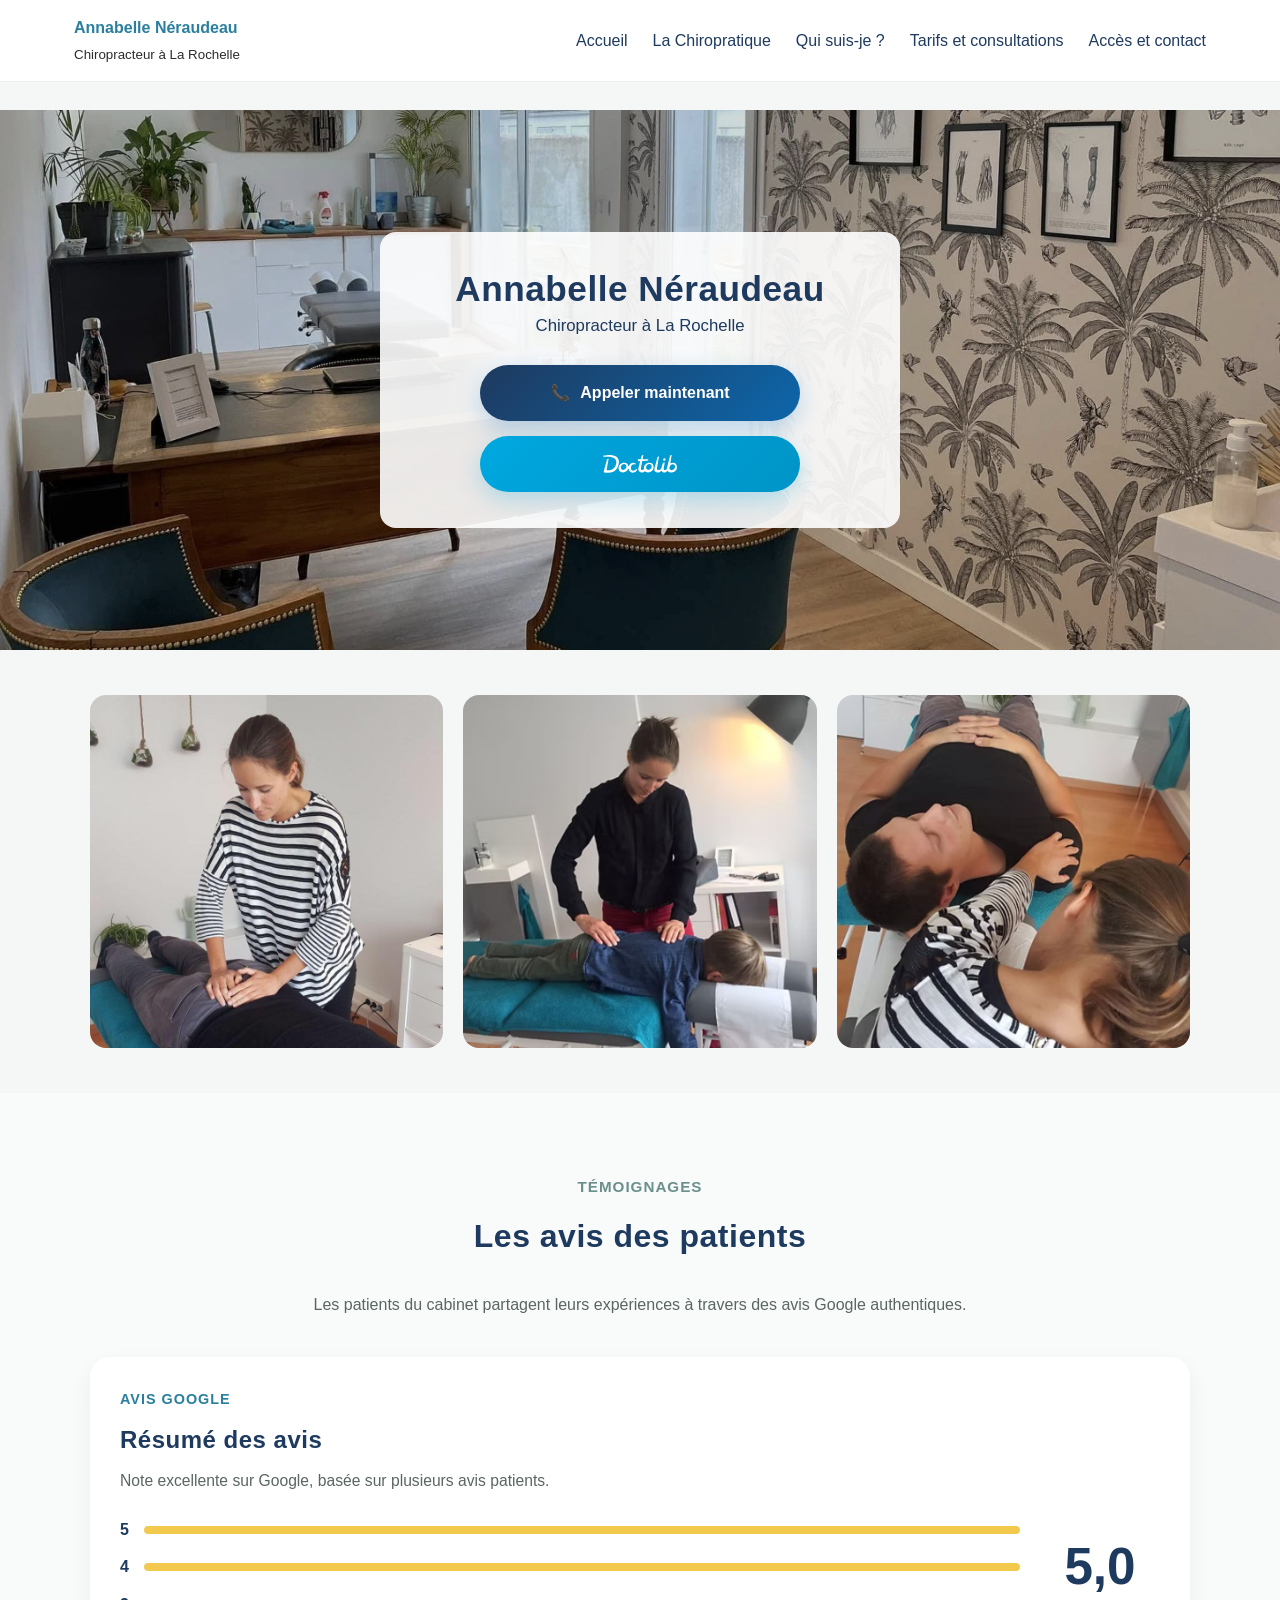
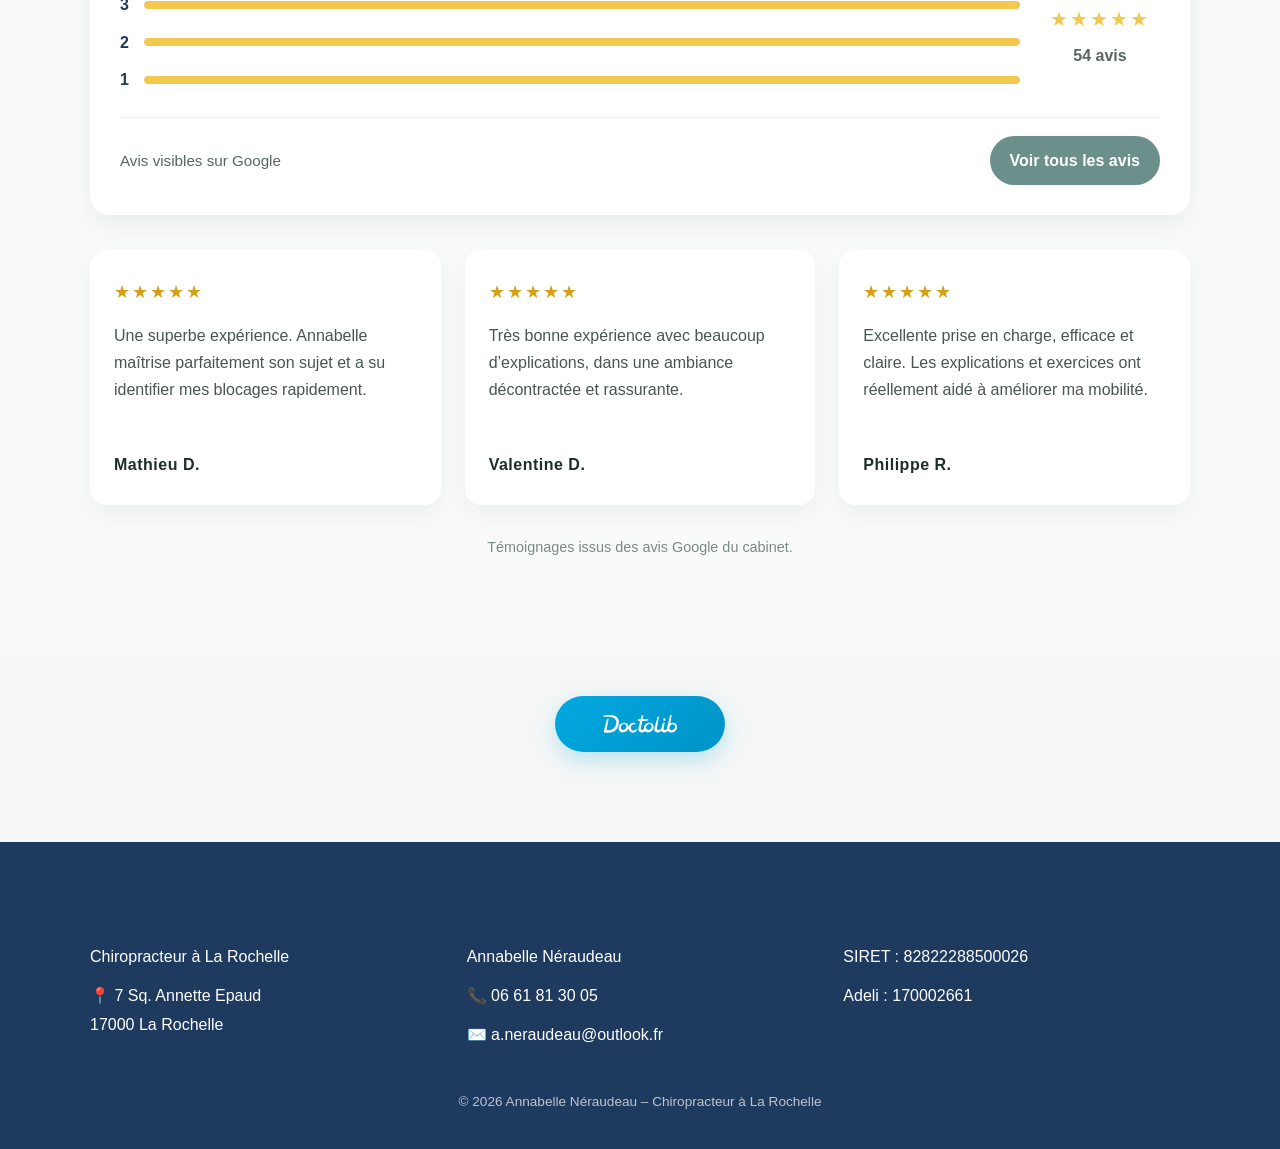
==== commit 0c334233: "Revert "Merge remote-tracking branch 'production/main' into deploy-production" This reverts commit 4" ====
--- a/index.html
+++ b/index.html
@@ -8,17 +8,17 @@
   <meta name="viewport" content="width=device-width, initial-scale=1.0">
 
   <!-- Titre -->
-  <title>Wilfried VOGLER - Kinésithérapeute à Lagord</title>
-
+  <title>Annabelle Néraudeau - Chiropracteur à La Rochelle</title>
+  
   <!-- Config SEO -->
   <meta name="robots" content="index, follow">
 
   <!-- Description SEO -->
   <meta name="description"
-    content="Cabinet de kiné à Lagord. Wilfried VOGLER vous accompagne pour soulager vos douleurs et améliorer votre bien-être.">
+    content="Cabinet de chiropraxie à La Rochelle. Annabelle Néraudeau vous accompagne pour soulager vos douleurs et améliorer votre bien-être.">
 
   <!-- Auteur -->
-  <meta name="author" content="Wilfried VOGLER">
+  <meta name="author" content="Annabelle Néraudeau">
 
   <!-- Favicon -->
   <link rel="icon" href="assets/images/favicon.ico" type="image/x-icon">
@@ -26,9 +26,9 @@
   <!-- =========================
        OPEN GRAPH (Facebook, Messenger, LinkedIn)
        ========================= -->
-  <meta property="og:title" content="Wilfried VOGLER - kiné à Lagord">
-  <meta property="og:description" content="Cabinet de kiné à Lagord. Prenez rendez-vous en ligne.">
-  <meta property="og:image" content="https://will17lr.github.io/annabelle-site/assets/images/wilfried1.jpg">
+  <meta property="og:title" content="Annabelle Néraudeau - Chiropracteur à La Rochelle">
+  <meta property="og:description" content="Cabinet de chiropraxie à La Rochelle. Prenez rendez-vous en ligne.">
+  <meta property="og:image" content="https://will17lr.github.io/annabelle-site/assets/images/annabelle1.jpg">
   <meta property="og:url" content="https://will17lr.github.io/annabelle-site/">
   <meta property="og:type" content="website">
 
@@ -36,33 +36,12 @@
        TWITTER (optionnel mais propre)
        ========================= -->
   <meta name="twitter:card" content="summary_large_image">
-  <meta name="twitter:title" content="Wilfried VOGLER - kiné à Lagord">
-  <meta name="twitter:description" content="Cabinet de kiné à Lagord. Prenez rendez-vous.">
-  <meta name="twitter:image" content="https://will17lr.github.io/annabelle-site/assets/images/wilfried1.jpg">
+  <meta name="twitter:title" content="Annabelle Néraudeau - Chiropracteur à La Rochelle">
+  <meta name="twitter:description" content="Cabinet de chiropraxie à La Rochelle. Prenez rendez-vous.">
+  <meta name="twitter:image" content="https://will17lr.github.io/annabelle-site/assets/images/annabelle1.jpg">
 
   <!-- CSS -->
-  <script defer src="https://cloud.umami.is/script.js" data-website-id="30d35d97-31a9-489b-9d95-248ea3e700a9"></script>
   <link rel="stylesheet" href="css/style.css">
-  <script type="application/ld+json">
-    {
-      "@context": "https://schema.org",
-      "@type": "MedicalBusiness",
-      "name": "Cabinet de kinésithérapie Wilfried VOGLER",
-      "url": "https://will17lr.github.io/annabelle-site/",
-      "image": "https://will17lr.github.io/annabelle-site/assets/images/wilfried1.jpg",
-      "telephone": "+33684959411",
-      "email": "w.vogler@outlook.fr",
-      "address": {
-        "@type": "PostalAddress",
-        "streetAddress": "1 avenue de Lagord Vendome",
-        "postalCode": "17140",
-        "addressLocality": "Lagord",
-        "addressCountry": "FR"
-      },
-      "areaServed": ["Lagord", "La Rochelle", "Charente-Maritime"],
-      "medicalSpecialty": "Physiotherapy"
-    }
-  </script>
 </head>
 
 <body>
@@ -72,26 +51,26 @@
   <!-- HERO -->
   <section class="hero hero-home">
     <div class="container hero-content">
-      <h1>Wilfried VOGLER</h1>
-      <p>kiné à Lagord</p>
-
+      <h1>Annabelle Néraudeau</h1>
+      <p>Chiropracteur à La Rochelle</p>
+  
       <div class="hero-actions">
-        <a href="tel:+33684959411" class="btn-phone">
+        <a href="tel:+33661813005" class="btn-phone">
           <span class="icon">📞</span>
-          Appeler&nbsp;maintenant
+          Appeler maintenant
         </a>
-
-        <a href="https://www.doctolib.fr" target="_blank"
+  
+        <a href="https://www.doctolib.fr/chiropracteur/la-rochelle/annabelle-neraudeau/booking?source=profile" target="_blank"
           rel="noopener noreferrer" class="btn-doctolib btn-doctolib-section" aria-label="Prendre rendez-vous">
-
+        
           <span class="cta-icon cta-icon--compact">
             <img src="assets/images/D_White.svg" alt="" class="cta-icon-img cta-icon-img--d">
           </span>
-
+        
           <span class="cta-icon-wordmark">
             <img src="assets/images/Doctolib_White.svg" alt="Doctolib" class="cta-icon-img cta-icon-img--wordmark">
           </span>
-
+        
         </a>
       </div>
     </div>
@@ -100,9 +79,9 @@
   <!-- GALERIE -->
   <section class="gallery container">
     <div class="gallery-grid">
-      <img src="assets/images/index-img1.webp" alt="Cabinet de kinésithérapie à Lagord" loading="lazy" decoding="async">
-      <img src="assets/images/index-img2.webp" alt="Salle de consultation du cabinet" loading="lazy" decoding="async">
-      <img src="assets/images/index-img3.webp" alt="Espace de soins en kinésithérapie" loading="lazy" decoding="async">
+      <img src="assets/images/index-img1.jpg" alt="Cabinet chiropratique La Rochelle">
+      <img src="assets/images/index-img2.jpg" alt="Salle de consultation">
+      <img src="assets/images/index-img3.jpg" alt="Soins chiropratiques">
     </div>
   </section>
 
@@ -171,7 +150,7 @@
 
       <div class="google-rating-footer">
         <p class="google-rating-text">Avis visibles sur Google</p>
-        <a href="https://www.google.com" target="_blank"
+        <a href="https://www.google.com/search?q=Annabelle+N%C3%A9raudeau+chiropracteur+La+Rochelle" target="_blank"
           rel="noopener" class="btn-google-reviews">
           Voir tous les avis
         </a>
@@ -182,7 +161,7 @@
       <article class="testimonial-card">
         <div class="testimonial-stars">★★★★★</div>
         <p class="testimonial-text">
-          Une superbe expérience. Wilfried maîtrise parfaitement son sujet et a su identifier mes tensions rapidement.
+          Une superbe expérience. Annabelle maîtrise parfaitement son sujet et a su identifier mes blocages rapidement.
         </p>
         <h3 class="testimonial-name">Mathieu D.</h3>
       </article>
@@ -215,17 +194,17 @@
 <section class="cta">
   <div class="container">
 
-    <a href="https://www.doctolib.fr" target="_blank"
+    <a href="https://www.doctolib.fr/chiropracteur/la-rochelle/annabelle-neraudeau/booking?source=profile" target="_blank"
       rel="noopener noreferrer" class="btn-doctolib btn-doctolib-section" aria-label="Prendre rendez-vous">
-
+    
       <span class="cta-icon cta-icon--compact">
         <img src="assets/images/D_White.svg" alt="" class="cta-icon-img cta-icon-img--d">
       </span>
-
+    
       <span class="cta-icon-wordmark">
         <img src="assets/images/Doctolib_White.svg" alt="Doctolib" class="cta-icon-img cta-icon-img--wordmark">
       </span>
-
+    
     </a>
 
   </div>
@@ -234,8 +213,7 @@
   <!-- FOOTER -->
   <div id="footer"></div>
 
-  <script src="js/siteConfig.js"></script>
   <script src="js/loadComponents.js"></script>
   <script src="js/script.js"></script>
 </body>
-</html>
+</html>
--- a/css/style.css
+++ b/css/style.css
@@ -167,24 +167,10 @@
   transform: scaleX(1);
 }
 
-.nav a:focus-visible,
-.logo a:focus-visible,
-.menu-toggle:focus-visible,
-.btn-phone:focus-visible,
-.btn-doctolib:focus-visible,
-.btn-google-reviews:focus-visible,
-.footer a:focus-visible,
-.contact a:focus-visible {
-  outline: 3px solid rgba(42, 127, 158, 0.45);
-  outline-offset: 4px;
-}
-
 .menu-toggle {
   display: none;
   font-size: 1.8rem;
   cursor: pointer;
-  border: 0;
-  background: transparent;
 }
 
 .menu-toggle.active span:nth-child(1) {
@@ -212,10 +198,7 @@
   padding: 50px 0;
   background:
     linear-gradient(rgba(0, 0, 0, 0.15), rgba(0, 0, 0, 0.15)),
-    image-set(
-      url("../assets/images/hero-cabinet2.webp") type("image/webp"),
-      url("../assets/images/hero-cabinet2.jpg") type("image/jpeg")
-    ) center/cover no-repeat;
+    url("../assets/images/hero-cabinet2.jpg") center/cover no-repeat;
 }
 
 .hero::after {
@@ -976,10 +959,7 @@
   min-height: 60vh;
   background:
     linear-gradient(rgba(0, 0, 0, 0.25), rgba(0, 0, 0, 0.25)),
-    image-set(
-      url("../assets/images/hero-cabinet2.webp") type("image/webp"),
-      url("../assets/images/hero-cabinet2.jpg") type("image/jpeg")
-    ) center/cover no-repeat;
+    url("../assets/images/cabinet1.jpg") center/cover no-repeat;
 }
 
 .hero-about h1 {
@@ -1037,62 +1017,6 @@
   margin-top: 10px;
   font-size: 14px;
   color: #666;
-}
-
-.contact-summary {
-  padding: 60px 0;
-  background: #ffffff;
-}
-
-.contact-summary-grid {
-  display: grid;
-  grid-template-columns: minmax(0, 1.4fr) minmax(280px, 0.8fr);
-  gap: 30px;
-  align-items: stretch;
-}
-
-.contact-info-panel,
-.contact-hours {
-  background: var(--white);
-  border: 1px solid rgba(30, 58, 95, 0.08);
-  border-radius: 16px;
-  padding: 28px;
-  box-shadow: 0 10px 25px rgba(0, 0, 0, 0.05);
-}
-
-.contact-info-panel h2 {
-  margin-bottom: 22px;
-}
-
-.contact-list {
-  display: grid;
-  gap: 16px;
-}
-
-.contact-list .contact-item {
-  margin-bottom: 0;
-}
-
-.contact-actions {
-  display: flex;
-  flex-wrap: wrap;
-  gap: 14px;
-  margin-top: 24px;
-}
-
-.contact-actions .btn-phone,
-.contact-actions .btn-doctolib {
-  min-width: 180px;
-}
-
-.contact-hours {
-  max-width: none;
-  margin: 0;
-}
-
-.contact-hours .note {
-  margin-bottom: 0;
-  font-size: 0.92rem;
 }
 
 /* ==========================================================================
@@ -1483,14 +1407,6 @@
 
   .card-img {
     width: 100%;
-    max-width: 400px;
-    margin: 0 auto;
-  }
-
-  .card-img img {
-    width: 100%;
-    aspect-ratio: 1 / 1;
-    object-fit: cover;
   }
 }
 
@@ -1597,22 +1513,9 @@
   border: none;
 }
 
-.map-card-wide iframe {
-  min-height: 380px;
-}
-
 @media (max-width: 768px) {
   .contact-grid {
     grid-template-columns: 1fr;
-  }
-
-  .contact-summary-grid {
-    grid-template-columns: 1fr;
-  }
-
-  .contact-actions .btn-phone,
-  .contact-actions .btn-doctolib {
-    width: 100%;
   }
 
   .map-card {
@@ -1722,21 +1625,3 @@
 .card-content h3 {
   margin-bottom: 10px;
 }
-
-.legal {
-  padding: 60px 0;
-  background: #ffffff;
-}
-
-.legal-content {
-  max-width: 850px;
-}
-
-.legal-content section {
-  padding: 0 0 28px;
-}
-
-.legal-content a {
-  color: var(--primary);
-  font-weight: 600;
-}
